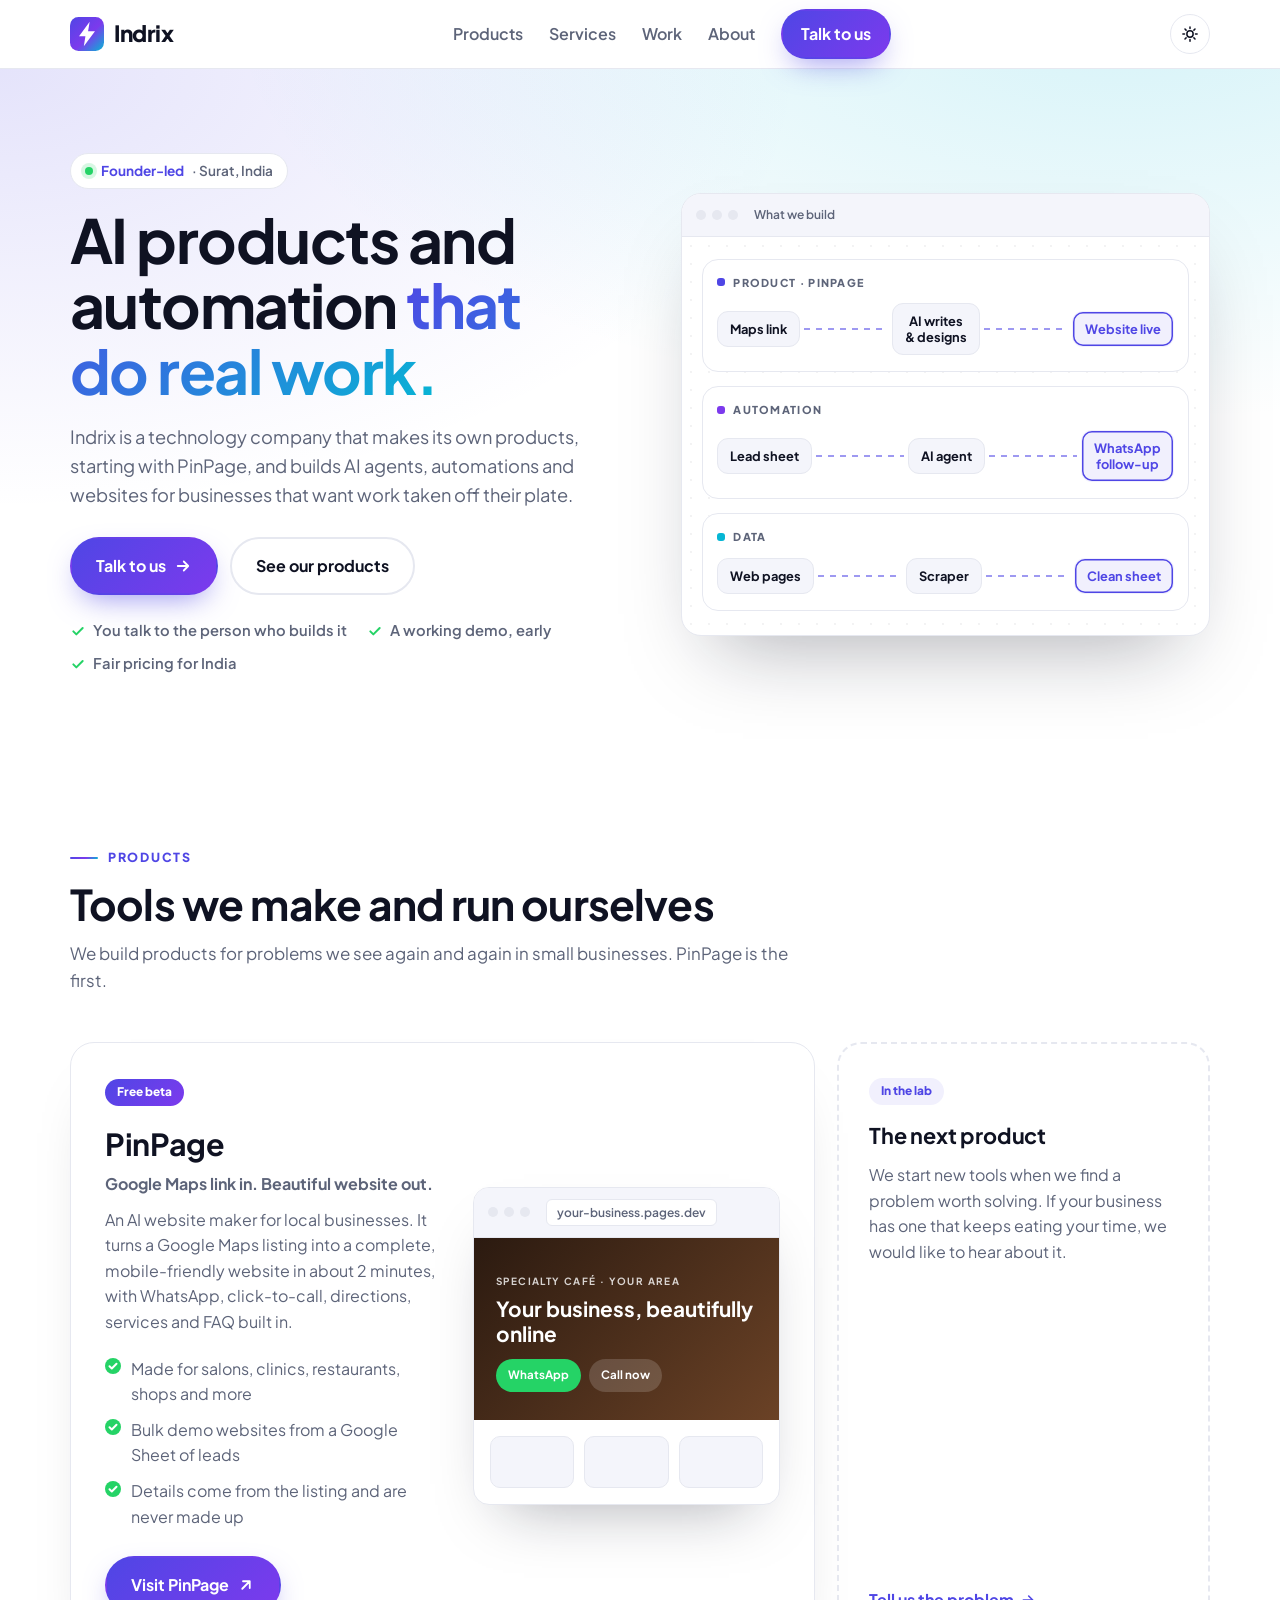
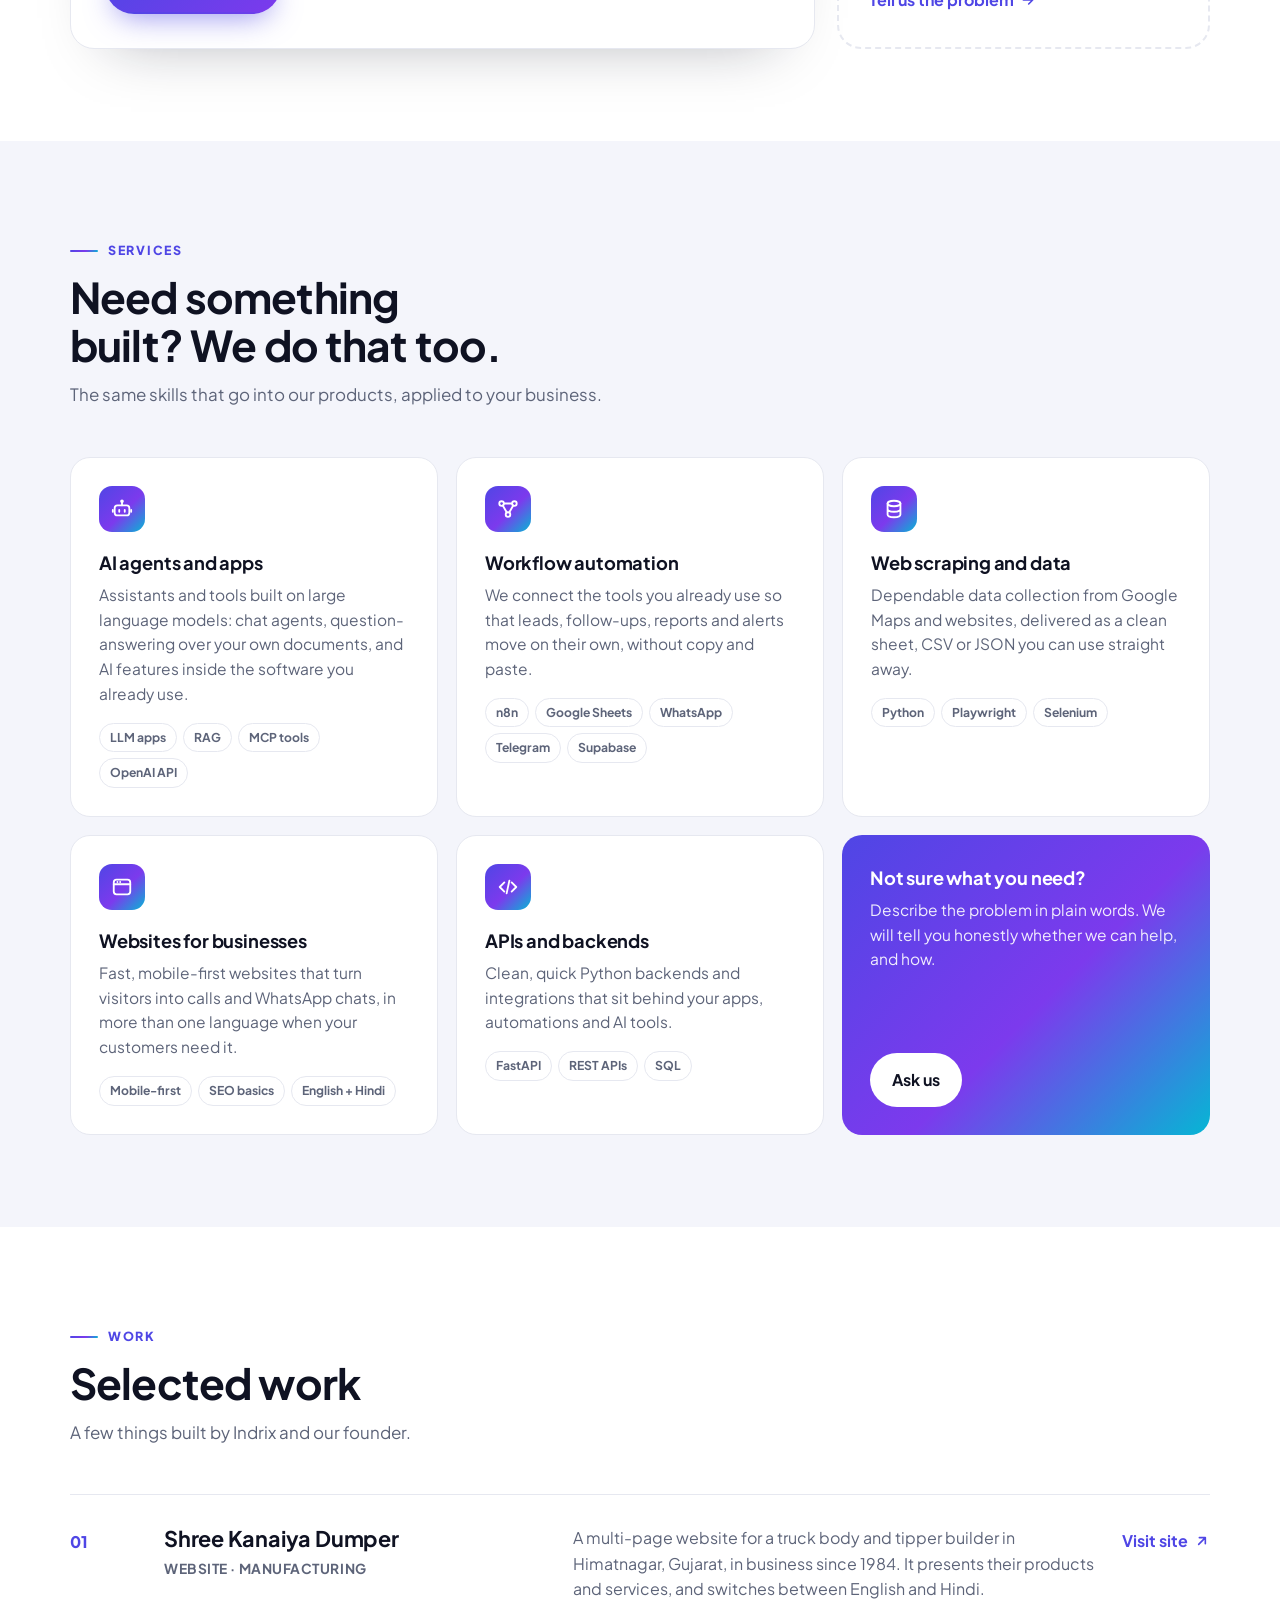
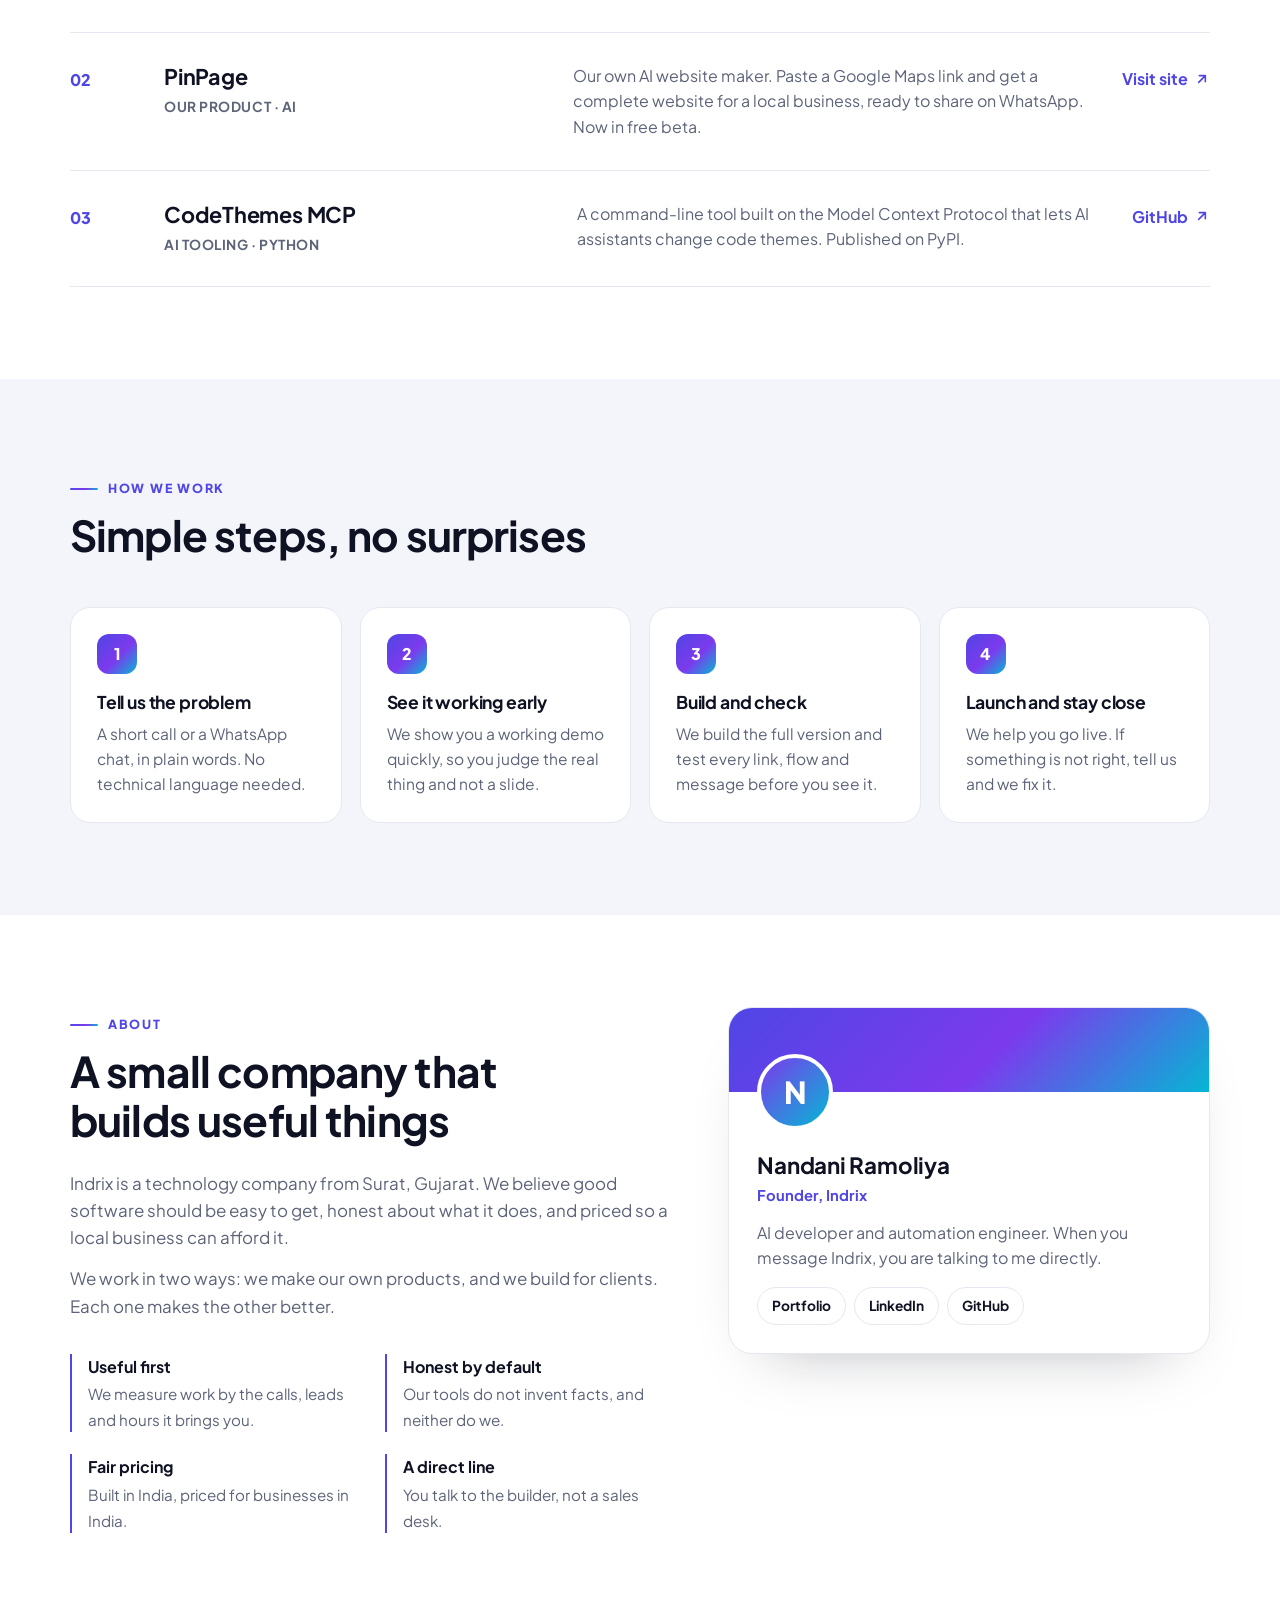
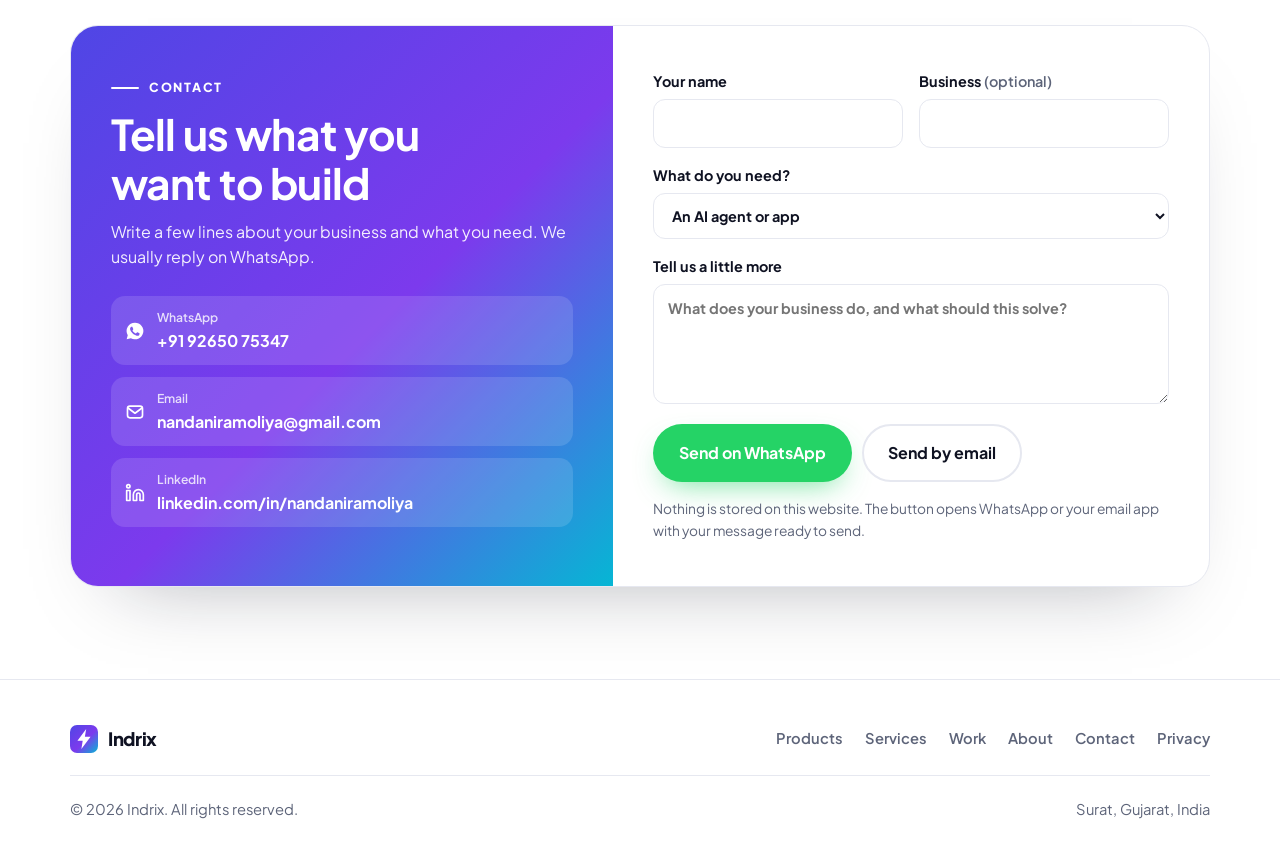
==== index.html @ 89c3c6dd "Add the Indrix company website Static site with a home page (products, services, work, process, abou" ====
<!DOCTYPE html>
<html lang="en-IN">
<head>
<meta charset="utf-8">
<meta name="viewport" content="width=device-width,initial-scale=1">
<title>Indrix: AI Products, Automation and Websites for Business</title>
<meta name="description" content="Indrix is a founder-led technology company from Surat, India. We make our own AI products, starting with PinPage, and build AI agents, automations, data tools and websites for businesses.">
<meta name="robots" content="index, follow, max-image-preview:large">
<meta property="og:type" content="website">
<meta property="og:site_name" content="Indrix">
<meta property="og:title" content="Indrix: AI products and automation that do real work">
<meta property="og:description" content="Makers of PinPage. We build AI agents, automations, data tools and websites for businesses.">
<!-- After you connect a domain, change this to the full address, e.g. https://yourdomain.com/og.png -->
<meta property="og:image" content="og.png">
<meta property="og:image:width" content="1200"><meta property="og:image:height" content="630">
<meta name="twitter:card" content="summary_large_image">
<meta name="theme-color" content="#4f46e5">
<link rel="icon" href="favicon.svg" type="image/svg+xml">
<script>document.documentElement.classList.add("js");try{var t=localStorage.getItem("indrix.theme");if(t==="dark"||t==="light")document.documentElement.setAttribute("data-theme",t)}catch(e){}</script>
<link rel="preload" href="assets/plus-jakarta-sans.woff2" as="font" type="font/woff2" crossorigin>
<link rel="stylesheet" href="assets/site.css">
<script type="application/ld+json">{"@context":"https://schema.org","@type":"Organization","name":"Indrix","description":"Technology company building AI products, automation and websites for businesses.","founder":{"@type":"Person","name":"Nandani Ramoliya"},"address":{"@type":"PostalAddress","addressLocality":"Surat","addressRegion":"Gujarat","addressCountry":"IN"},"brand":{"@type":"Brand","name":"PinPage"}}</script>
</head>
<body>
<a class="skip" href="#main">Skip to content</a>

<header class="site"><div class="wrap nav">
  <a class="logo" href="#top" aria-label="Indrix home">
    <svg viewBox="0 0 64 64" aria-hidden="true"><defs><linearGradient id="lg" x1="0" y1="0" x2="1" y2="1"><stop offset="0" stop-color="#4f46e5"/><stop offset=".55" stop-color="#7c3aed"/><stop offset="1" stop-color="#06b6d4"/></linearGradient></defs><rect width="64" height="64" rx="16" fill="url(#lg)"/><path d="M37 9 17 36h12l-3 19 21-28H34l3-18z" fill="#fff"/></svg>
    Indrix
  </a>
  <nav class="links" id="navLinks" aria-label="Main">
    <a href="#products">Products</a>
    <a href="#services">Services</a>
    <a href="#work">Work</a>
    <a href="#about">About</a>
    <a class="btn btn-pri" href="#contact">Talk to us</a>
  </nav>
  <div class="nav-tools">
    <button class="icon-btn theme" id="themeBtn" type="button" aria-label="Switch between light and dark mode" title="Light / dark mode">
      <svg class="sun" viewBox="0 0 24 24" fill="none" stroke="currentColor" stroke-width="2" stroke-linecap="round"><circle cx="12" cy="12" r="4.2"/><path d="M12 2.5v2.2M12 19.3v2.2M2.5 12h2.2M19.3 12h2.2M5.3 5.3l1.5 1.5M17.2 17.2l1.5 1.5M5.3 18.7l1.5-1.5M17.2 6.8l1.5-1.5"/></svg>
      <svg class="moon" viewBox="0 0 24 24" fill="currentColor"><path d="M20.5 14.2A8.5 8.5 0 0 1 9.8 3.5a8.5 8.5 0 1 0 10.7 10.7z"/></svg>
    </button>
    <button class="icon-btn menu" id="menuBtn" type="button" aria-label="Open menu" aria-expanded="false" aria-controls="navLinks">
      <svg viewBox="0 0 24 24" fill="none" stroke="currentColor" stroke-width="2" stroke-linecap="round"><path d="M4 7h16M4 12h16M4 17h16"/></svg>
    </button>
  </div>
</div></header>

<main id="main">

<!-- ============ Hero ============ -->
<section class="hero" id="top"><div class="wrap hero-grid">
  <div>
    <span class="pill"><i></i> <b>Founder-led</b> · Surat, India</span>
    <h1>AI products and automation <span class="grad-text">that do real work.</span></h1>
    <p class="lead">Indrix is a technology company that makes its own products, starting with PinPage, and builds AI agents, automations and websites for businesses that want work taken off their plate.</p>
    <div class="cta">
      <a class="btn btn-pri" href="#contact">Talk to us
        <svg viewBox="0 0 24 24" fill="none" stroke="currentColor" stroke-width="2.4" stroke-linecap="round" stroke-linejoin="round"><path d="M5 12h14M13 6l6 6-6 6"/></svg></a>
      <a class="btn btn-ghost" href="#products">See our products</a>
    </div>
    <ul class="trust">
      <li><svg viewBox="0 0 24 24" fill="none" stroke="currentColor" stroke-width="3" stroke-linecap="round" stroke-linejoin="round"><path d="M5 12.5l4.5 4.5L19 7.5"/></svg>You talk to the person who builds it</li>
      <li><svg viewBox="0 0 24 24" fill="none" stroke="currentColor" stroke-width="3" stroke-linecap="round" stroke-linejoin="round"><path d="M5 12.5l4.5 4.5L19 7.5"/></svg>A working demo, early</li>
      <li><svg viewBox="0 0 24 24" fill="none" stroke="currentColor" stroke-width="3" stroke-linecap="round" stroke-linejoin="round"><path d="M5 12.5l4.5 4.5L19 7.5"/></svg>Fair pricing for India</li>
    </ul>
  </div>

  <div class="board" role="img" aria-label="Three examples of what Indrix builds: PinPage turns a Maps link into a live website, automations turn a lead sheet into WhatsApp follow-ups, and data tools turn web pages into clean sheets.">
    <div class="board-bar"><i></i><i></i><i></i><span>What we build</span></div>
    <div class="board-body">
      <div class="lane">
        <div class="lane-k"><i style="--c:#4f46e5"></i>Product · PinPage</div>
        <div class="flow"><span class="node">Maps link</span><span class="wire"></span><span class="node">AI writes<br>&amp; designs</span><span class="wire"></span><span class="node done">Website live</span></div>
      </div>
      <div class="lane">
        <div class="lane-k"><i style="--c:#7c3aed"></i>Automation</div>
        <div class="flow"><span class="node">Lead sheet</span><span class="wire"></span><span class="node">AI agent</span><span class="wire"></span><span class="node done">WhatsApp<br>follow-up</span></div>
      </div>
      <div class="lane">
        <div class="lane-k"><i style="--c:#06b6d4"></i>Data</div>
        <div class="flow"><span class="node">Web pages</span><span class="wire"></span><span class="node">Scraper</span><span class="wire"></span><span class="node done">Clean sheet</span></div>
      </div>
    </div>
  </div>
</div></section>

<!-- ============ Products ============ -->
<!-- To add a new product later: copy the "product" block, or replace the "next" card. -->
<section id="products"><div class="wrap">
  <div class="head rv"><span class="k">Products</span><h2>Tools we make and run ourselves</h2><p>We build products for problems we see again and again in small businesses. PinPage is the first.</p></div>
  <div class="products">
    <article class="product rv">
      <div>
        <span class="tag">Free beta</span>
        <h3>PinPage</h3>
        <p class="tagline">Google Maps link in. Beautiful website out.</p>
        <p>An AI website maker for local businesses. It turns a Google Maps listing into a complete, mobile-friendly website in about 2 minutes, with WhatsApp, click-to-call, directions, services and FAQ built in.</p>
        <ul class="ticks">
          <li>Made for salons, clinics, restaurants, shops and more</li>
          <li>Bulk demo websites from a Google Sheet of leads</li>
          <li>Details come from the listing and are never made up</li>
        </ul>
        <a class="btn btn-pri" href="https://pinpage-8no.pages.dev/" target="_blank" rel="noopener">Visit PinPage
          <svg viewBox="0 0 24 24" fill="none" stroke="currentColor" stroke-width="2.4" stroke-linecap="round" stroke-linejoin="round"><path d="M7 17L17 7M8 7h9v9"/></svg></a>
      </div>
      <div class="browser" aria-hidden="true">
        <div class="board-bar"><i></i><i></i><i></i><span>your-business.pages.dev</span></div>
        <div class="site-hero"><small>SPECIALTY CAFÉ · YOUR AREA</small><strong>Your business, beautifully online</strong><div class="site-btns"><b>WhatsApp</b><b>Call now</b></div></div>
        <div class="site-cards"><div></div><div></div><div></div></div>
      </div>
    </article>
    <article class="next rv">
      <span class="tag quiet">In the lab</span>
      <h3>The next product</h3>
      <p>We start new tools when we find a problem worth solving. If your business has one that keeps eating your time, we would like to hear about it.</p>
      <a class="arrow-link" href="#contact">Tell us the problem <svg viewBox="0 0 24 24" fill="none" stroke="currentColor" stroke-width="2.4" stroke-linecap="round" stroke-linejoin="round"><path d="M5 12h14M13 6l6 6-6 6"/></svg></a>
    </article>
  </div>
</div></section>

<!-- ============ Services ============ -->
<section id="services" class="alt"><div class="wrap">
  <div class="head rv"><span class="k">Services</span><h2>Need something built? We do that too.</h2><p>The same skills that go into our products, applied to your business.</p></div>
  <div class="services">
    <article class="svc rv">
      <div class="ico"><svg viewBox="0 0 24 24" fill="none" stroke="currentColor" stroke-width="2" stroke-linecap="round" stroke-linejoin="round"><rect x="4" y="8" width="16" height="11" rx="3"/><path d="M12 8V4M9 13v2M15 13v2M2 13v2M22 13v2"/><circle cx="12" cy="3.5" r="1"/></svg></div>
      <h3>AI agents and apps</h3>
      <p>Assistants and tools built on large language models: chat agents, question-answering over your own documents, and AI features inside the software you already use.</p>
      <ul class="chips"><li>LLM apps</li><li>RAG</li><li>MCP tools</li><li>OpenAI API</li></ul>
    </article>
    <article class="svc rv">
      <div class="ico"><svg viewBox="0 0 24 24" fill="none" stroke="currentColor" stroke-width="2" stroke-linecap="round" stroke-linejoin="round"><circle cx="5" cy="6" r="2.5"/><circle cx="19" cy="6" r="2.5"/><circle cx="12" cy="18" r="2.5"/><path d="M7.5 6h9M6.3 8.2l4.4 7.6M17.7 8.2l-4.4 7.6"/></svg></div>
      <h3>Workflow automation</h3>
      <p>We connect the tools you already use so that leads, follow-ups, reports and alerts move on their own, without copy and paste.</p>
      <ul class="chips"><li>n8n</li><li>Google Sheets</li><li>WhatsApp</li><li>Telegram</li><li>Supabase</li></ul>
    </article>
    <article class="svc rv">
      <div class="ico"><svg viewBox="0 0 24 24" fill="none" stroke="currentColor" stroke-width="2" stroke-linecap="round" stroke-linejoin="round"><ellipse cx="12" cy="6" rx="7" ry="3"/><path d="M5 6v6c0 1.7 3.1 3 7 3s7-1.3 7-3V6M5 12v6c0 1.7 3.1 3 7 3s7-1.3 7-3v-6"/></svg></div>
      <h3>Web scraping and data</h3>
      <p>Dependable data collection from Google Maps and websites, delivered as a clean sheet, CSV or JSON you can use straight away.</p>
      <ul class="chips"><li>Python</li><li>Playwright</li><li>Selenium</li></ul>
    </article>
    <article class="svc rv">
      <div class="ico"><svg viewBox="0 0 24 24" fill="none" stroke="currentColor" stroke-width="2" stroke-linecap="round" stroke-linejoin="round"><rect x="3" y="4" width="18" height="16" rx="3"/><path d="M3 9h18M7 6.5h.01M10 6.5h.01"/></svg></div>
      <h3>Websites for businesses</h3>
      <p>Fast, mobile-first websites that turn visitors into calls and WhatsApp chats, in more than one language when your customers need it.</p>
      <ul class="chips"><li>Mobile-first</li><li>SEO basics</li><li>English + Hindi</li></ul>
    </article>
    <article class="svc rv">
      <div class="ico"><svg viewBox="0 0 24 24" fill="none" stroke="currentColor" stroke-width="2" stroke-linecap="round" stroke-linejoin="round"><path d="M8 7l-5 5 5 5M16 7l5 5-5 5M13.5 5l-3 14"/></svg></div>
      <h3>APIs and backends</h3>
      <p>Clean, quick Python backends and integrations that sit behind your apps, automations and AI tools.</p>
      <ul class="chips"><li>FastAPI</li><li>REST APIs</li><li>SQL</li></ul>
    </article>
    <article class="svc ask rv">
      <h3>Not sure what you need?</h3>
      <p>Describe the problem in plain words. We will tell you honestly whether we can help, and how.</p>
      <a class="btn" href="#contact">Ask us</a>
    </article>
  </div>
</div></section>

<!-- ============ Work ============ -->
<section id="work"><div class="wrap">
  <div class="head rv"><span class="k">Work</span><h2>Selected work</h2><p>A few things built by Indrix and our founder.</p></div>
  <ol class="work">
    <li class="rv">
      <span class="n">01</span>
      <div><h3>Shree Kanaiya Dumper</h3><div class="meta">Website · Manufacturing</div></div>
      <p>A multi-page website for a truck body and tipper builder in Himatnagar, Gujarat, in business since 1984. It presents their products and services, and switches between English and Hindi.</p>
      <a class="arrow-link" href="https://www.kanaiyadumper.com/" target="_blank" rel="noopener">Visit site <svg viewBox="0 0 24 24" fill="none" stroke="currentColor" stroke-width="2.4" stroke-linecap="round" stroke-linejoin="round"><path d="M7 17L17 7M8 7h9v9"/></svg></a>
    </li>
    <li class="rv">
      <span class="n">02</span>
      <div><h3>PinPage</h3><div class="meta">Our product · AI</div></div>
      <p>Our own AI website maker. Paste a Google Maps link and get a complete website for a local business, ready to share on WhatsApp. Now in free beta.</p>
      <a class="arrow-link" href="https://pinpage-8no.pages.dev/" target="_blank" rel="noopener">Visit site <svg viewBox="0 0 24 24" fill="none" stroke="currentColor" stroke-width="2.4" stroke-linecap="round" stroke-linejoin="round"><path d="M7 17L17 7M8 7h9v9"/></svg></a>
    </li>
    <li class="rv">
      <span class="n">03</span>
      <div><h3>CodeThemes MCP</h3><div class="meta">AI tooling · Python</div></div>
      <p>A command-line tool built on the Model Context Protocol that lets AI assistants change code themes. Published on PyPI.</p>
      <a class="arrow-link" href="https://github.com/nandaniramoliya" target="_blank" rel="noopener">GitHub <svg viewBox="0 0 24 24" fill="none" stroke="currentColor" stroke-width="2.4" stroke-linecap="round" stroke-linejoin="round"><path d="M7 17L17 7M8 7h9v9"/></svg></a>
    </li>
  </ol>
</div></section>

<!-- ============ How we work ============ -->
<section id="process" class="alt"><div class="wrap">
  <div class="head rv"><span class="k">How we work</span><h2>Simple steps, no surprises</h2></div>
  <ol class="steps">
    <li class="rv"><h3>Tell us the problem</h3><p>A short call or a WhatsApp chat, in plain words. No technical language needed.</p></li>
    <li class="rv"><h3>See it working early</h3><p>We show you a working demo quickly, so you judge the real thing and not a slide.</p></li>
    <li class="rv"><h3>Build and check</h3><p>We build the full version and test every link, flow and message before you see it.</p></li>
    <li class="rv"><h3>Launch and stay close</h3><p>We help you go live. If something is not right, tell us and we fix it.</p></li>
  </ol>
</div></section>

<!-- ============ About ============ -->
<section id="about"><div class="wrap about">
  <div class="about-copy rv">
    <div class="head"><span class="k">About</span><h2>A small company that builds useful things</h2></div>
    <p>Indrix is a technology company from Surat, Gujarat. We believe good software should be easy to get, honest about what it does, and priced so a local business can afford it.</p>
    <p>We work in two ways: we make our own products, and we build for clients. Each one makes the other better.</p>
    <ul class="values">
      <li><b>Useful first</b><span>We measure work by the calls, leads and hours it brings you.</span></li>
      <li><b>Honest by default</b><span>Our tools do not invent facts, and neither do we.</span></li>
      <li><b>Fair pricing</b><span>Built in India, priced for businesses in India.</span></li>
      <li><b>A direct line</b><span>You talk to the builder, not a sales desk.</span></li>
    </ul>
  </div>
  <!-- Founder card. This whole <aside> is optional: delete it if you prefer not to show a name. -->
  <aside class="founder rv" aria-label="Founder">
    <div class="founder-top"></div>
    <div class="founder-av" aria-hidden="true">N</div>
    <div class="founder-body">
      <h3>Nandani Ramoliya</h3>
      <div class="role">Founder, Indrix</div>
      <p>AI developer and automation engineer. When you message Indrix, you are talking to me directly.</p>
      <ul class="founder-links">
        <li><a href="https://nandaniramoliya.netlify.app/" target="_blank" rel="noopener">Portfolio</a></li>
        <li><a href="https://linkedin.com/in/nandaniramoliya" target="_blank" rel="noopener">LinkedIn</a></li>
        <li><a href="https://github.com/nandaniramoliya" target="_blank" rel="noopener">GitHub</a></li>
      </ul>
    </div>
  </aside>
</div></section>

<!-- ============ Contact ============ -->
<section id="contact" style="padding-top:0"><div class="wrap">
  <div class="contact rv">
    <div class="contact-side">
      <span class="k">Contact</span>
      <h2>Tell us what you want to build</h2>
      <p>Write a few lines about your business and what you need. We usually reply on WhatsApp.</p>
      <ul class="ways">
        <li><a href="https://wa.me/919265075347?text=Hi%20Indrix!%20I%27d%20like%20to%20talk%20about%20a%20project." target="_blank" rel="noopener">
          <svg viewBox="0 0 24 24" fill="currentColor"><path d="M12 2a10 10 0 0 0-8.7 15L2 22l5.1-1.3A10 10 0 1 0 12 2zm5.4 14.4c-.2.6-1.3 1.2-1.8 1.3-.5.1-1.1.1-3.4-.9-2.9-1.2-4.7-4.1-4.9-4.3-.1-.2-1.2-1.5-1.2-2.9s.7-2.1 1-2.4c.3-.3.6-.3.8-.3h.5c.2 0 .4-.1.6.5l.9 2.1c.1.1.1.3 0 .5l-.3.5-.4.5c-.1.1-.3.3-.1.6.2.3.7 1.2 1.5 1.9 1.1.9 1.9 1.2 2.2 1.4.3.1.4.1.6-.1l.9-1.1c.2-.3.4-.2.6-.1l1.9.9c.3.1.5.2.5.3.1.1.1.7-.1 1.3z"/></svg>
          <span><small>WhatsApp</small>+91 92650 75347</span></a></li>
        <li><a href="mailto:nandaniramoliya@gmail.com">
          <svg viewBox="0 0 24 24" fill="none" stroke="currentColor" stroke-width="2" stroke-linecap="round" stroke-linejoin="round"><rect x="3" y="5" width="18" height="14" rx="3"/><path d="M4 7.5l8 6 8-6"/></svg>
          <span><small>Email</small>nandaniramoliya@gmail.com</span></a></li>
        <li><a href="https://linkedin.com/in/nandaniramoliya" target="_blank" rel="noopener">
          <svg viewBox="0 0 24 24" fill="none" stroke="currentColor" stroke-width="2" stroke-linecap="round" stroke-linejoin="round"><path d="M16 8a6 6 0 0 1 6 6v7h-4v-7a2 2 0 0 0-4 0v7h-4v-7a6 6 0 0 1 6-6z"/><rect x="2" y="9" width="4" height="12"/><circle cx="4" cy="4" r="2"/></svg>
          <span><small>LinkedIn</small>linkedin.com/in/nandaniramoliya</span></a></li>
      </ul>
    </div>
    <!-- data-whatsapp: number with country code, digits only. data-email: where "Send by email" goes. -->
    <form id="contactForm" data-whatsapp="919265075347" data-email="nandaniramoliya@gmail.com">
      <div class="row2">
        <label>Your name<input name="name" type="text" autocomplete="name" required></label>
        <label>Business <span>(optional)</span><input name="business" type="text" autocomplete="organization"></label>
      </div>
      <label>What do you need?
        <select name="need">
          <option>An AI agent or app</option>
          <option>Workflow automation</option>
          <option>Web scraping or data</option>
          <option>A website for my business</option>
          <option>Help with PinPage</option>
          <option>Something else</option>
        </select>
      </label>
      <label>Tell us a little more<textarea name="details" required placeholder="What does your business do, and what should this solve?"></textarea></label>
      <div class="form-actions">
        <button class="btn btn-wa" type="submit">Send on WhatsApp</button>
        <button class="btn btn-ghost" type="button" id="emailBtn">Send by email</button>
      </div>
      <p class="form-note">Nothing is stored on this website. The button opens WhatsApp or your email app with your message ready to send.</p>
    </form>
  </div>
</div></section>

</main>

<footer class="site"><div class="wrap">
  <div class="foot">
    <a class="logo" href="#top" aria-label="Indrix home">
      <svg viewBox="0 0 64 64" aria-hidden="true"><rect width="64" height="64" rx="16" fill="url(#lg)"/><path d="M37 9 17 36h12l-3 19 21-28H34l3-18z" fill="#fff"/></svg>
      Indrix
    </a>
    <nav aria-label="Footer">
      <a href="#products">Products</a>
      <a href="#services">Services</a>
      <a href="#work">Work</a>
      <a href="#about">About</a>
      <a href="#contact">Contact</a>
      <a href="privacy.html">Privacy</a>
    </nav>
  </div>
  <div class="foot-bottom">
    <span>© 2026 Indrix. All rights reserved.</span>
    <span>Surat, Gujarat, India</span>
  </div>
</div></footer>

<script src="assets/site.js"></script>
</body>
</html>
---- assets/site.css ----
/* Indrix website styles.
   Brand tokens match PinPage (indigo, violet, cyan + Plus Jakarta Sans),
   so the company site and its products read as one family. */

@font-face {
  font-family: "Plus Jakarta Sans";
  src: url("plus-jakarta-sans.woff2") format("woff2");
  font-weight: 200 800;
  font-style: normal;
  font-display: swap;
}

/* ---------- Tokens ---------- */
:root {
  --pri: #4f46e5;
  --vio: #7c3aed;
  --cy: #06b6d4;
  --wa: #25d366;
  --pri-text: #4f46e5;
  --ink: #0f1222;
  --muted: #5d6479;
  --bg: #ffffff;
  --soft: #f4f5fb;
  --card: #ffffff;
  --line: #e6e8f0;
  --head: rgba(255, 255, 255, .85);
  --grid: rgba(15, 18, 34, .05);
  --shadow: rgba(15, 18, 34, .35);
  --tint: rgba(79, 70, 229, .08);
  --r: 20px;
  --grad: linear-gradient(135deg, var(--pri), var(--vio) 55%, var(--cy));
  color-scheme: light;
}
@media (prefers-color-scheme: dark) {
  :root:not([data-theme="light"]) {
    --pri-text: #a5b4fc;
    --ink: #eef0fa;
    --muted: #9aa1b8;
    --bg: #0b0c16;
    --soft: #10121e;
    --card: #171a2b;
    --line: #272b41;
    --head: rgba(11, 12, 22, .82);
    --grid: rgba(255, 255, 255, .045);
    --shadow: rgba(0, 0, 0, .7);
    --tint: rgba(165, 180, 252, .1);
    color-scheme: dark;
  }
}
:root[data-theme="dark"] {
  --pri-text: #a5b4fc;
  --ink: #eef0fa;
  --muted: #9aa1b8;
  --bg: #0b0c16;
  --soft: #10121e;
  --card: #171a2b;
  --line: #272b41;
  --head: rgba(11, 12, 22, .82);
  --grid: rgba(255, 255, 255, .045);
  --shadow: rgba(0, 0, 0, .7);
  --tint: rgba(165, 180, 252, .1);
  color-scheme: dark;
}

/* ---------- Base ---------- */
* { box-sizing: border-box; margin: 0; padding: 0; }
html { scroll-behavior: smooth; scroll-padding-top: 84px; }
body {
  font-family: "Plus Jakarta Sans", system-ui, -apple-system, "Segoe UI", sans-serif;
  color: var(--ink);
  background: var(--bg);
  line-height: 1.6;
  -webkit-font-smoothing: antialiased;
  overflow-x: hidden;
  transition: background .25s, color .25s;
}
a { color: inherit; }
img, svg { max-width: 100%; }
.wrap { width: min(1140px, 100% - 40px); margin-inline: auto; }
.grad-text {
  background: linear-gradient(135deg, var(--pri-text), var(--cy));
  -webkit-background-clip: text;
  background-clip: text;
  color: transparent;
}
:focus-visible { outline: 3px solid var(--cy); outline-offset: 3px; border-radius: 6px; }
.skip {
  position: absolute; left: -999px; top: 8px; z-index: 100;
  background: var(--card); color: var(--ink); padding: 10px 16px; border-radius: 10px; font-weight: 700;
}
.skip:focus { left: 12px; }

/* ---------- Buttons ---------- */
.btn {
  display: inline-flex; align-items: center; justify-content: center; gap: 8px;
  padding: 14px 24px; border-radius: 999px;
  font: inherit; font-weight: 700; text-decoration: none; cursor: pointer;
  border: 2px solid transparent;
  transition: transform .2s, box-shadow .2s, border-color .2s;
}
.btn:hover { transform: translateY(-2px); }
.btn svg { width: 18px; height: 18px; flex: none; }
.btn-pri {
  background: linear-gradient(135deg, var(--pri), var(--vio));
  color: #fff; box-shadow: 0 12px 30px -10px rgba(79, 70, 229, .6);
}
.btn-wa { background: var(--wa); color: #fff; box-shadow: 0 12px 30px -12px rgba(37, 211, 102, .7); }
.btn-ghost { border-color: var(--line); background: var(--card); color: var(--ink); }
.btn-ghost:hover { border-color: var(--pri-text); }
.arrow-link {
  display: inline-flex; align-items: center; gap: 6px;
  font-weight: 700; color: var(--pri-text); text-decoration: none;
}
.arrow-link svg { width: 16px; height: 16px; transition: transform .2s; }
.arrow-link:hover svg { transform: translateX(4px); }

/* ---------- Header ---------- */
header.site {
  position: sticky; top: 0; z-index: 50;
  background: var(--head); backdrop-filter: blur(14px);
  border-bottom: 1px solid var(--line);
}
.nav { display: flex; align-items: center; justify-content: space-between; height: 68px; gap: 16px; }
.logo {
  display: flex; align-items: center; gap: 10px;
  font-weight: 800; font-size: 1.4rem; letter-spacing: -.02em;
  text-decoration: none; white-space: nowrap;
}
.logo svg { width: 34px; height: 34px; flex: none; }
.links { display: flex; gap: 26px; align-items: center; }
.links a:not(.btn) { text-decoration: none; font-weight: 600; color: var(--muted); }
.links a:not(.btn):hover { color: var(--ink); }
.links .btn { padding: 10px 18px; white-space: nowrap; }
.nav-tools { display: flex; align-items: center; gap: 10px; }
.icon-btn {
  width: 40px; height: 40px; border-radius: 50%; flex: none;
  border: 1px solid var(--line); background: var(--card); color: var(--ink);
  cursor: pointer; display: grid; place-items: center;
}
.icon-btn svg { width: 18px; height: 18px; }
.theme .moon { display: none; }
:root[data-theme="dark"] .theme .sun { display: none; }
:root[data-theme="dark"] .theme .moon { display: block; }
@media (prefers-color-scheme: dark) {
  :root:not([data-theme="light"]) .theme .sun { display: none; }
  :root:not([data-theme="light"]) .theme .moon { display: block; }
}
.menu { display: none; }
@media (max-width: 860px) {
  .menu { display: grid; }
  .links {
    display: none;
    position: absolute; left: 0; right: 0; top: 68px;
    flex-direction: column; align-items: stretch; gap: 0;
    padding: 10px 20px 20px;
    background: var(--bg); border-bottom: 1px solid var(--line);
    box-shadow: 0 30px 40px -30px var(--shadow);
  }
  .links.open { display: flex; }
  .links a:not(.btn) { padding: 14px 4px; border-bottom: 1px solid var(--line); color: var(--ink); }
  .links .btn { margin-top: 16px; padding: 14px 18px; }
}

/* ---------- Hero ---------- */
.hero {
  position: relative; padding: 84px 0 72px;
  background:
    radial-gradient(900px 420px at 88% -10%, rgba(6, 182, 212, .17), transparent),
    radial-gradient(800px 440px at 0% 0%, rgba(79, 70, 229, .15), transparent);
}
.hero-grid { display: grid; grid-template-columns: 1.05fr 1fr; gap: 56px; align-items: center; }
.pill {
  display: inline-flex; gap: 8px; align-items: center;
  padding: 6px 14px; border-radius: 999px;
  background: var(--card); border: 1px solid var(--line);
  font-weight: 600; font-size: .85rem; color: var(--muted);
}
.pill i { width: 8px; height: 8px; border-radius: 50%; background: var(--wa); box-shadow: 0 0 0 4px rgba(37, 211, 102, .18); }
.pill b { color: var(--pri-text); }
h1 { font-size: clamp(2.3rem, 5.2vw, 3.8rem); line-height: 1.08; letter-spacing: -.025em; margin: 18px 0; text-wrap: balance; }
.lead { font-size: 1.14rem; color: var(--muted); max-width: 560px; margin-bottom: 28px; }
.cta { display: flex; gap: 12px; flex-wrap: wrap; }
.trust { display: flex; gap: 10px 20px; flex-wrap: wrap; margin-top: 24px; color: var(--muted); font-size: .92rem; font-weight: 600; list-style: none; }
.trust li { display: flex; align-items: center; gap: 7px; }
.trust svg { width: 16px; height: 16px; color: var(--wa); flex: none; }

/* Hero board: three examples of what Indrix builds */
.board {
  border-radius: 20px; border: 1px solid var(--line); background: var(--card);
  box-shadow: 0 40px 80px -34px var(--shadow); overflow: hidden;
}
.board-bar { display: flex; gap: 6px; align-items: center; padding: 11px 14px; background: var(--soft); border-bottom: 1px solid var(--line); }
.board-bar i { width: 10px; height: 10px; border-radius: 50%; background: var(--line); }
.board-bar span { margin-left: 10px; font-size: .75rem; font-weight: 600; color: var(--muted); }
.board-body {
  padding: 22px 20px 24px; display: grid; gap: 14px;
  background-image: radial-gradient(var(--grid) 1.2px, transparent 1.2px);
  background-size: 18px 18px;
}
.lane { background: var(--card); border: 1px solid var(--line); border-radius: 16px; padding: 14px 14px 16px; }
.lane-k { display: flex; align-items: center; gap: 8px; font-size: .68rem; font-weight: 800; letter-spacing: .12em; text-transform: uppercase; color: var(--muted); margin-bottom: 12px; }
.lane-k i { width: 8px; height: 8px; border-radius: 3px; background: var(--c, var(--pri)); }
.flow { display: flex; align-items: center; }
.node {
  flex: none; padding: 9px 12px; border-radius: 11px;
  background: var(--soft); border: 1px solid var(--line);
  font-size: .8rem; font-weight: 700; line-height: 1.25; text-align: center;
}
.node.done { background: var(--tint); border-color: transparent; color: var(--pri-text); box-shadow: inset 0 0 0 1.5px var(--pri-text); }
.wire {
  flex: 1; min-width: 14px; height: 2px; margin: 0 4px;
  background: repeating-linear-gradient(90deg, var(--pri-text) 0 6px, transparent 6px 12px);
  background-size: 24px 2px; opacity: .55;
  animation: wire 1.2s linear infinite;
}
@keyframes wire { to { background-position: 24px 0; } }
@media (max-width: 960px) {
  .hero { padding: 56px 0 60px; }
  .hero-grid { grid-template-columns: 1fr; gap: 44px; }
}
@media (max-width: 440px) {
  .board-body { padding: 16px 12px 18px; }
  .lane { padding: 12px 10px 14px; }
  .node { padding: 8px 8px; font-size: .7rem; }
  .wire { margin: 0 2px; }
}

/* ---------- Sections ---------- */
section { padding: 92px 0; }
.alt { background: var(--soft); }
.head { max-width: 720px; margin-bottom: 48px; }
.k { display: inline-flex; align-items: center; gap: 10px; color: var(--pri-text); font-weight: 800; letter-spacing: .14em; font-size: .78rem; text-transform: uppercase; }
.k::before { content: ""; width: 28px; height: 2px; background: var(--grad); border-radius: 2px; }
h2 { font-size: clamp(1.85rem, 3.5vw, 2.65rem); line-height: 1.14; letter-spacing: -.02em; margin: 12px 0; text-wrap: balance; }
.head p { color: var(--muted); font-size: 1.06rem; }
h3 { letter-spacing: -.01em; }
@media (max-width: 700px) { section { padding: 68px 0; } .head { margin-bottom: 36px; } }

/* ---------- Products ---------- */
.products { display: grid; grid-template-columns: 2fr 1fr; gap: 22px; }
.product {
  display: grid; grid-template-columns: 1.1fr 1fr; gap: 30px; align-items: center;
  padding: 34px; border-radius: 24px; background: var(--card);
  border: 1px solid var(--line); box-shadow: 0 30px 60px -40px var(--shadow);
}
.tag { display: inline-block; font-size: .74rem; font-weight: 800; padding: 4px 12px; border-radius: 999px; color: #fff; background: linear-gradient(135deg, var(--pri), var(--vio)); }
.tag.quiet { background: var(--tint); color: var(--pri-text); }
.product h3 { font-size: 1.9rem; margin: 14px 0 2px; }
.product .tagline { font-weight: 700; margin-bottom: 10px; }
.product p { color: var(--muted); }
.ticks { list-style: none; margin: 16px 0 22px; }
.ticks li { position: relative; padding: 5px 0 5px 26px; color: var(--muted); }
.ticks li::before {
  content: ""; position: absolute; left: 0; top: .72em; width: 16px; height: 16px; border-radius: 50%;
  background: var(--wa) url("data:image/svg+xml,%3Csvg xmlns='http://www.w3.org/2000/svg' viewBox='0 0 16 16' fill='none' stroke='%23fff' stroke-width='2' stroke-linecap='round' stroke-linejoin='round'%3E%3Cpath d='M4.5 8.3l2.3 2.2 4.7-4.8'/%3E%3C/svg%3E") center/16px no-repeat;
  transform: translateY(-25%);
}
/* mini browser preview of a PinPage site */
.browser { border-radius: 16px; background: var(--card); border: 1px solid var(--line); overflow: hidden; box-shadow: 0 30px 60px -30px var(--shadow); }
.browser .board-bar span { background: var(--card); padding: 3px 10px; border-radius: 6px; border: 1px solid var(--line); }
.site-hero { padding: 28px 22px; background: linear-gradient(135deg, #2b1a10, #6b4226); color: #fff; }
.site-hero small { opacity: .8; letter-spacing: .14em; font-size: .62rem; font-weight: 700; }
.site-hero strong { display: block; font-size: 1.3rem; margin: 6px 0 12px; line-height: 1.2; }
.site-btns { display: flex; gap: 8px; }
.site-btns b { font-size: .72rem; padding: 7px 12px; border-radius: 999px; background: var(--wa); }
.site-btns b + b { background: rgba(255, 255, 255, .16); }
.site-cards { display: grid; grid-template-columns: repeat(3, 1fr); gap: 10px; padding: 16px; }
.site-cards div { height: 52px; border-radius: 10px; background: var(--soft); border: 1px solid var(--line); }
.next {
  display: flex; flex-direction: column; align-items: flex-start;
  padding: 34px 30px; border-radius: 24px;
  border: 2px dashed var(--line); background: transparent;
}
.next h3 { font-size: 1.35rem; margin: 14px 0 8px; }
.next p { color: var(--muted); margin-bottom: 20px; }
.next .arrow-link { margin-top: auto; }
@media (max-width: 1020px) { .products { grid-template-columns: 1fr; } }
@media (max-width: 720px) { .product { grid-template-columns: 1fr; padding: 26px 22px; } .next { padding: 26px 22px; } }

/* ---------- Services ---------- */
.services { display: grid; grid-template-columns: repeat(3, 1fr); gap: 18px; }
.svc { padding: 28px; border-radius: var(--r); background: var(--card); border: 1px solid var(--line); transition: transform .2s, border-color .2s; }
.svc:hover { transform: translateY(-3px); border-color: var(--pri-text); }
.ico { width: 46px; height: 46px; border-radius: 13px; display: grid; place-items: center; background: var(--grad); color: #fff; margin-bottom: 16px; }
.ico svg { width: 22px; height: 22px; }
.svc h3 { font-size: 1.14rem; margin-bottom: 6px; }
.svc p { color: var(--muted); font-size: .97rem; }
.chips { display: flex; flex-wrap: wrap; gap: 6px; margin-top: 16px; list-style: none; }
.chips li { font-size: .76rem; font-weight: 700; padding: 4px 10px; border-radius: 999px; background: var(--soft); border: 1px solid var(--line); color: var(--muted); }
.alt .chips li { background: var(--bg); }
.svc.ask { background: var(--grad); border: 0; color: #fff; display: flex; flex-direction: column; align-items: flex-start; }
.svc.ask p { color: rgba(255, 255, 255, .9); margin-bottom: 20px; }
.svc.ask .btn { margin-top: auto; background: #fff; color: #0f1222; padding: 12px 20px; }
@media (max-width: 960px) { .services { grid-template-columns: repeat(2, 1fr); } }
@media (max-width: 620px) { .services { grid-template-columns: 1fr; } }

/* ---------- Work ---------- */
.work { list-style: none; border-top: 1px solid var(--line); }
.work li { display: grid; grid-template-columns: 70px 1.1fr 1.5fr auto; gap: 24px; align-items: start; padding: 30px 0; border-bottom: 1px solid var(--line); }
.work .n { font-size: 1rem; font-weight: 800; color: var(--pri-text); padding-top: 4px; }
.work h3 { font-size: 1.35rem; line-height: 1.25; }
.work .meta { color: var(--muted); font-size: .86rem; font-weight: 700; letter-spacing: .04em; text-transform: uppercase; margin-top: 6px; }
.work p { color: var(--muted); }
.work .arrow-link { white-space: nowrap; padding-top: 3px; }
@media (max-width: 900px) {
  .work li { grid-template-columns: 44px 1fr; gap: 6px 14px; padding: 26px 0; }
  .work li > :nth-child(n+3) { grid-column: 2; }
  .work p { margin-top: 6px; }
  .work .arrow-link { margin-top: 8px; }
}

/* ---------- How we work ---------- */
.steps { display: grid; grid-template-columns: repeat(4, 1fr); gap: 18px; counter-reset: step; list-style: none; }
.steps li { counter-increment: step; padding: 26px; border-radius: var(--r); background: var(--card); border: 1px solid var(--line); }
.steps li::before {
  content: counter(step); display: grid; place-items: center;
  width: 40px; height: 40px; border-radius: 12px; margin-bottom: 14px;
  background: var(--grad); color: #fff; font-weight: 800;
}
.steps h3 { font-size: 1.1rem; margin-bottom: 6px; }
.steps p { color: var(--muted); font-size: .97rem; }
@media (max-width: 960px) { .steps { grid-template-columns: repeat(2, 1fr); } }
@media (max-width: 560px) { .steps { grid-template-columns: 1fr; } }

/* ---------- About ---------- */
.about { display: grid; grid-template-columns: 1.25fr 1fr; gap: 56px; align-items: start; }
.about .head { margin-bottom: 26px; }
.about-copy p { color: var(--muted); font-size: 1.06rem; margin-bottom: 14px; max-width: 600px; }
.values { display: grid; grid-template-columns: 1fr 1fr; gap: 22px 28px; margin-top: 34px; list-style: none; }
.values li { padding-left: 16px; border-left: 2px solid var(--pri-text); }
.values b { display: block; margin-bottom: 2px; }
.values span { color: var(--muted); font-size: .95rem; }
.founder { border-radius: 24px; background: var(--card); border: 1px solid var(--line); overflow: hidden; box-shadow: 0 30px 60px -40px var(--shadow); }
.founder-top { height: 84px; background: var(--grad); }
.founder-av {
  width: 76px; height: 76px; border-radius: 50%; margin: -38px 0 0 28px;
  display: grid; place-items: center; font-size: 1.9rem; font-weight: 800; color: #fff;
  background: linear-gradient(135deg, var(--vio), var(--cy)); border: 4px solid var(--card);
}
.founder-body { padding: 14px 28px 28px; }
.founder-body h3 { font-size: 1.4rem; margin-top: 4px; }
.founder-body .role { color: var(--pri-text); font-weight: 700; font-size: .92rem; margin-bottom: 12px; }
.founder-body p { color: var(--muted); margin-bottom: 16px; }
.founder-links { display: flex; flex-wrap: wrap; gap: 8px; list-style: none; }
.founder-links a { display: inline-block; font-size: .86rem; font-weight: 700; text-decoration: none; padding: 7px 14px; border-radius: 999px; border: 1px solid var(--line); }
.founder-links a:hover { border-color: var(--pri-text); color: var(--pri-text); }
@media (max-width: 960px) { .about { grid-template-columns: 1fr; gap: 40px; } }
@media (max-width: 520px) { .values { grid-template-columns: 1fr; } }

/* ---------- Contact ---------- */
.contact { display: grid; grid-template-columns: 1fr 1.1fr; gap: 0; border-radius: 28px; overflow: hidden; border: 1px solid var(--line); background: var(--card); box-shadow: 0 40px 80px -50px var(--shadow); }
.contact-side { padding: 44px 40px; background: var(--grad); color: #fff; }
.contact-side .k { color: #fff; }
.contact-side .k::before { background: #fff; }
.contact-side p { opacity: .92; margin-bottom: 26px; }
.ways { list-style: none; display: grid; gap: 12px; }
.ways a { display: flex; align-items: center; gap: 12px; padding: 12px 14px; border-radius: 14px; background: rgba(255, 255, 255, .13); text-decoration: none; font-weight: 700; overflow-wrap: anywhere; }
.ways a:hover { background: rgba(255, 255, 255, .22); }
.ways svg { width: 20px; height: 20px; flex: none; }
.ways small { display: block; font-weight: 600; opacity: .8; font-size: .76rem; }
.contact form { padding: 44px 40px; display: grid; gap: 16px; align-content: start; }
.row2 { display: grid; grid-template-columns: 1fr 1fr; gap: 16px; }
label { display: block; font-weight: 700; font-size: .9rem; }
label span { color: var(--muted); font-weight: 600; }
label input, label select, label textarea { display: block; margin-top: 6px; }
input, select, textarea {
  font: inherit; color: var(--ink); background: var(--bg);
  border: 1.5px solid var(--line); border-radius: 12px; padding: 12px 14px; width: 100%;
}
textarea { resize: vertical; min-height: 120px; }
input:focus, select:focus, textarea:focus { outline: none; border-color: var(--pri-text); box-shadow: 0 0 0 4px var(--tint); }
.form-actions { display: flex; gap: 10px; flex-wrap: wrap; margin-top: 4px; }
.form-note { color: var(--muted); font-size: .86rem; }
@media (max-width: 900px) { .contact { grid-template-columns: 1fr; } .contact-side, .contact form { padding: 32px 24px; } }
@media (max-width: 520px) { .ways a { font-size: .92rem; } .row2 { grid-template-columns: 1fr; } .form-actions .btn { width: 100%; } }

/* ---------- Footer ---------- */
footer.site { padding: 44px 0; color: var(--muted); font-size: .92rem; border-top: 1px solid var(--line); }
.foot { display: flex; justify-content: space-between; align-items: center; gap: 18px 30px; flex-wrap: wrap; }
.foot .logo { font-size: 1.15rem; color: var(--ink); }
.foot .logo svg { width: 28px; height: 28px; }
.foot nav { display: flex; gap: 8px 22px; flex-wrap: wrap; }
.foot nav a { text-decoration: none; font-weight: 600; }
.foot nav a:hover { color: var(--ink); }
.foot-bottom { margin-top: 22px; padding-top: 22px; border-top: 1px solid var(--line); display: flex; justify-content: space-between; gap: 10px 30px; flex-wrap: wrap; }

/* ---------- Simple pages (privacy, 404) ---------- */
.page { padding: 72px 0 96px; }
.page .wrap { max-width: 760px; }
.page h1 { font-size: clamp(2rem, 4.4vw, 2.9rem); }
.page h2 { font-size: 1.35rem; margin: 34px 0 8px; }
.page p, .page li { color: var(--muted); }
.page p { margin-bottom: 12px; }
.page ul { margin: 0 0 12px 20px; }
.page a { color: var(--pri-text); font-weight: 600; }
.page .btn-pri { color: #fff; }
.center { text-align: center; }
.big404 { font-size: clamp(5rem, 18vw, 9rem); font-weight: 800; line-height: 1; letter-spacing: -.04em; }

/* ---------- Scroll reveal (only when JavaScript is on) ---------- */
.js .rv { opacity: 0; transform: translateY(16px); transition: opacity .6s ease, transform .6s ease; }
.js .rv.in { opacity: 1; transform: none; }
@media (prefers-reduced-motion: reduce) {
  html { scroll-behavior: auto; }
  .js .rv { opacity: 1; transform: none; transition: none; }
  .wire { animation: none; }
  body, .btn, .svc { transition: none; }
}
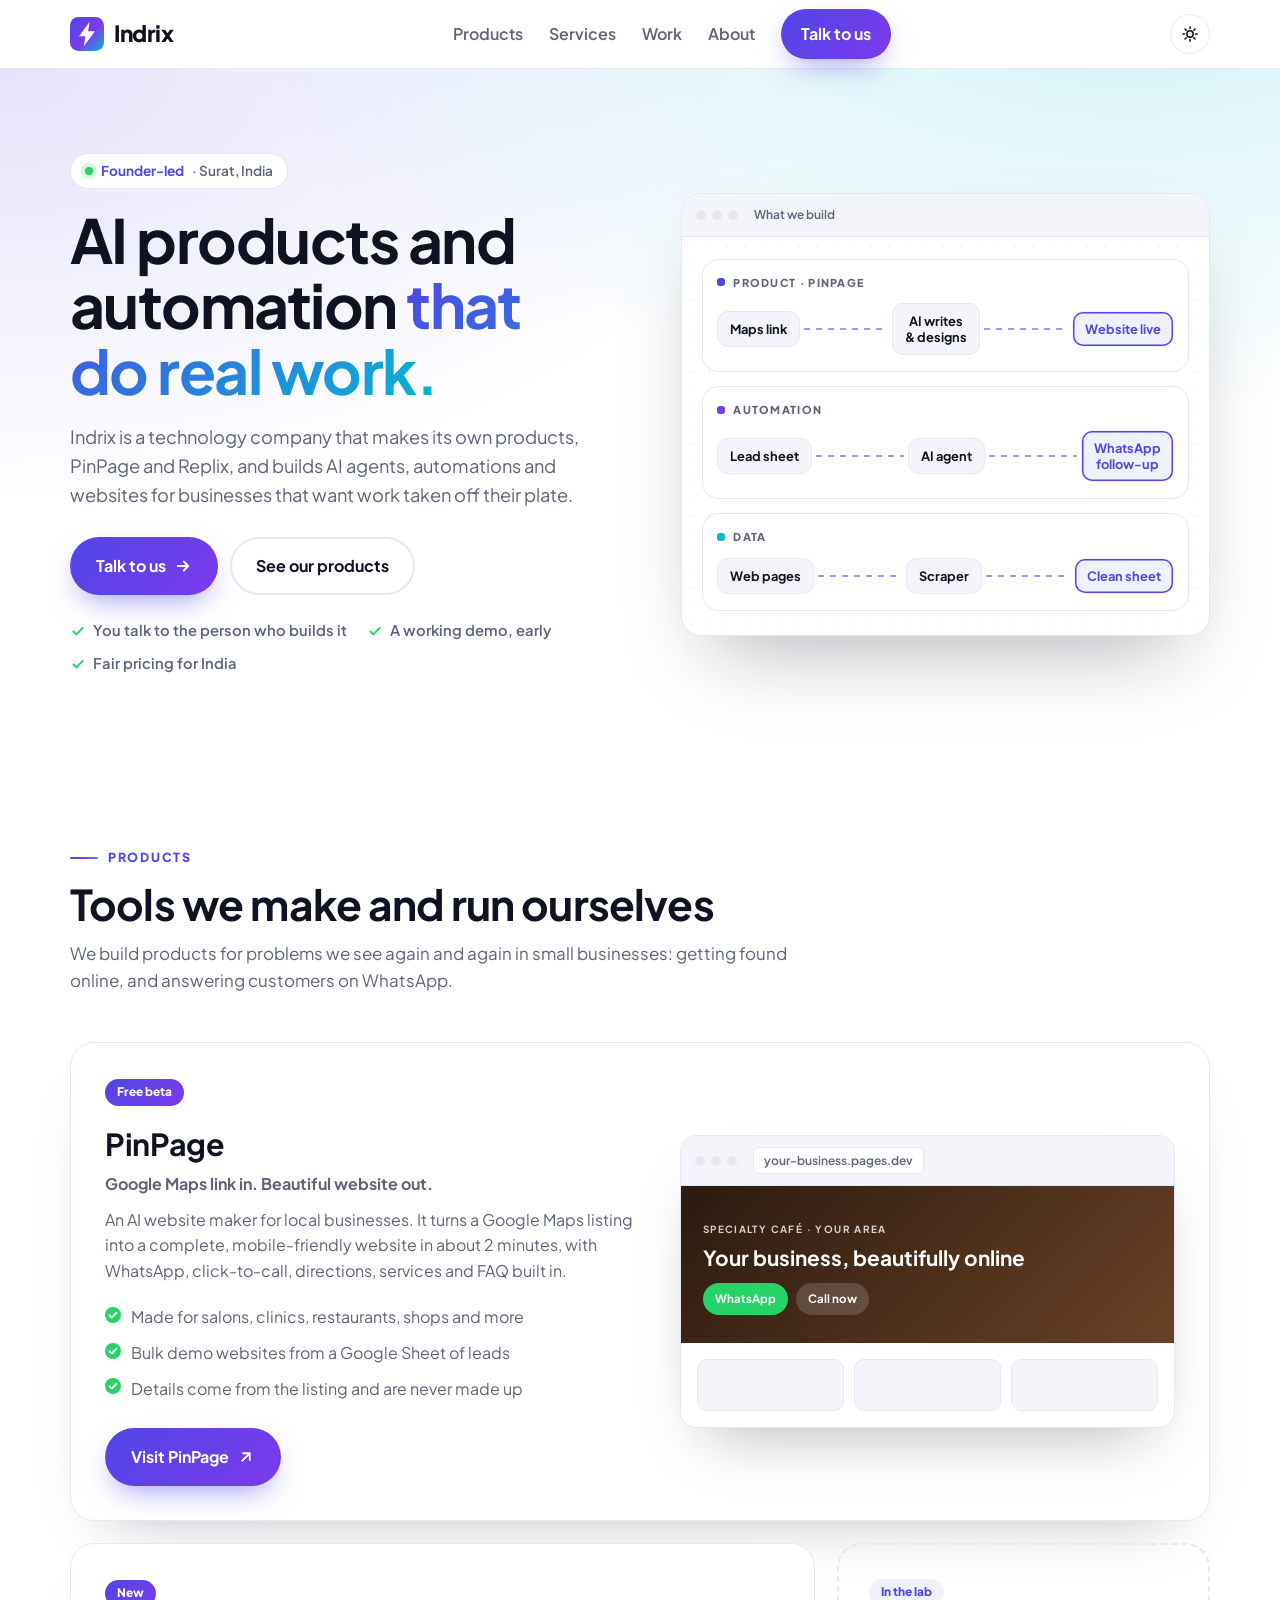
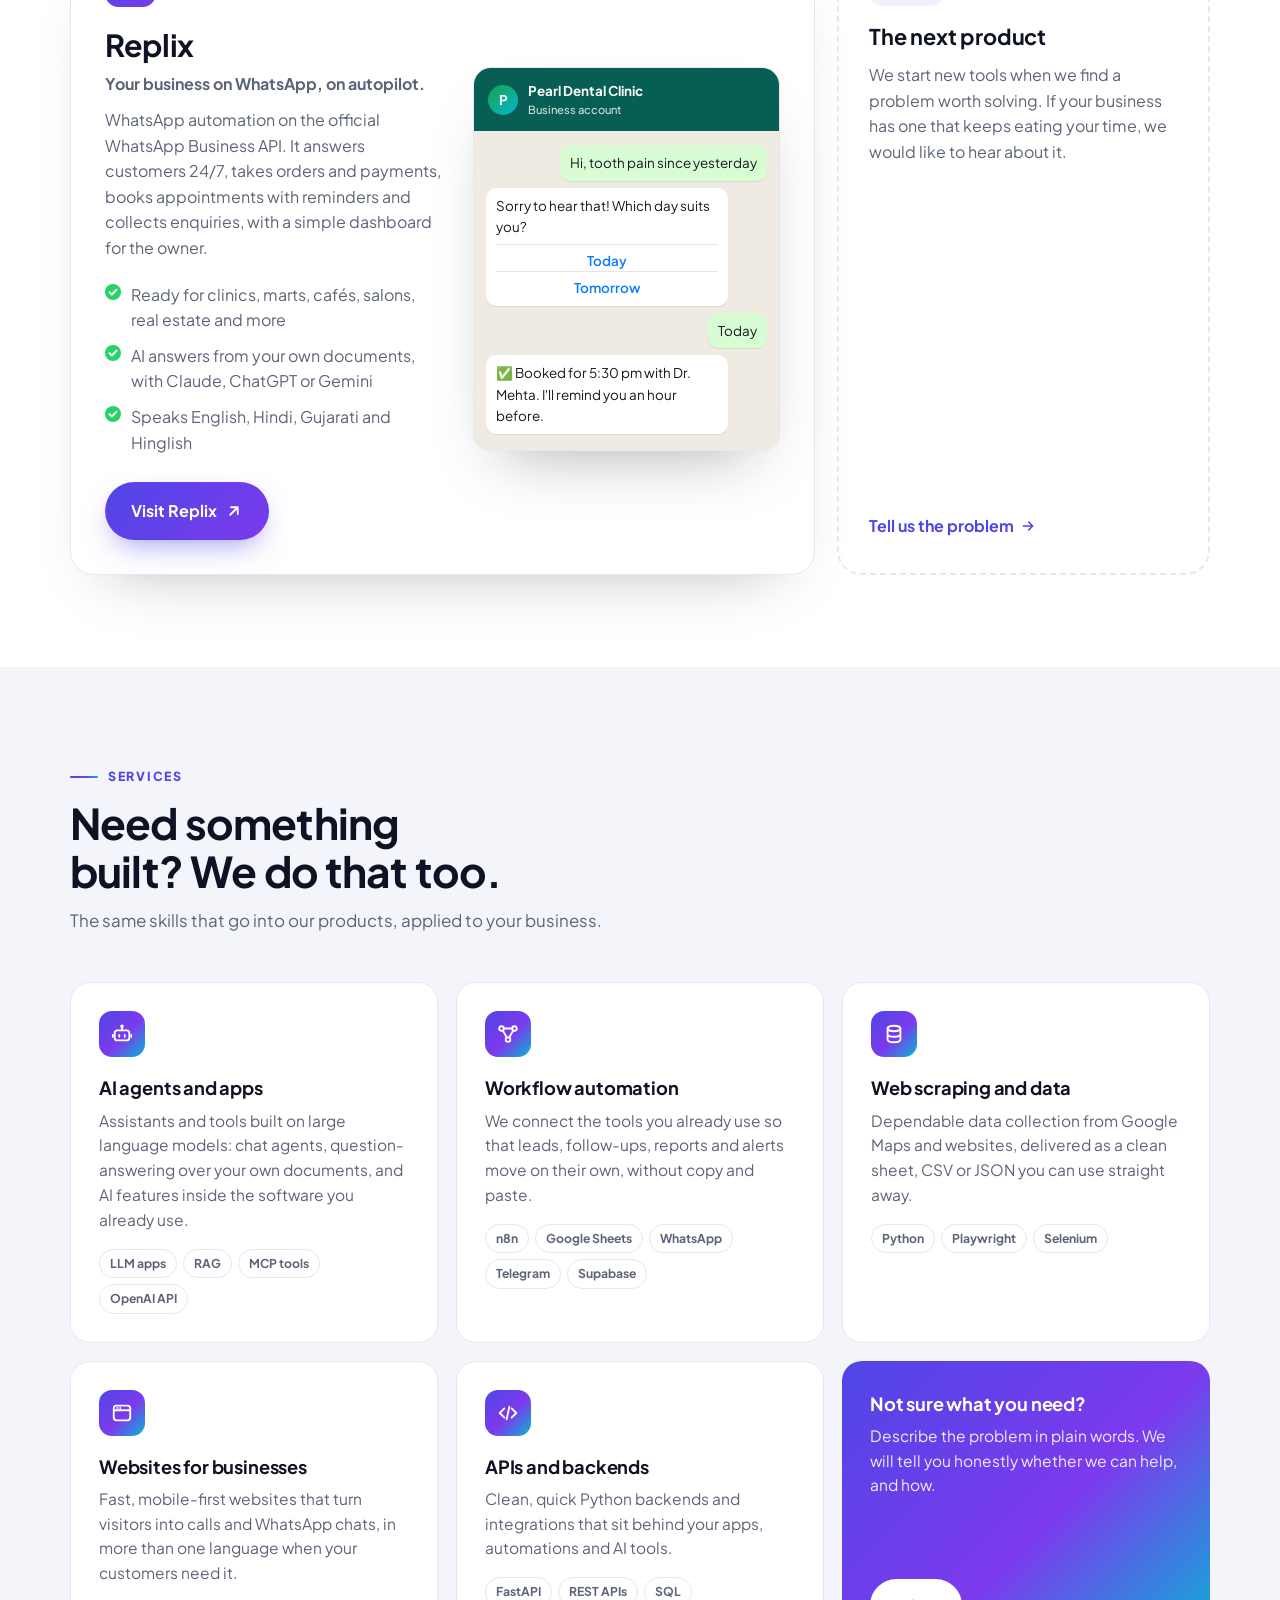
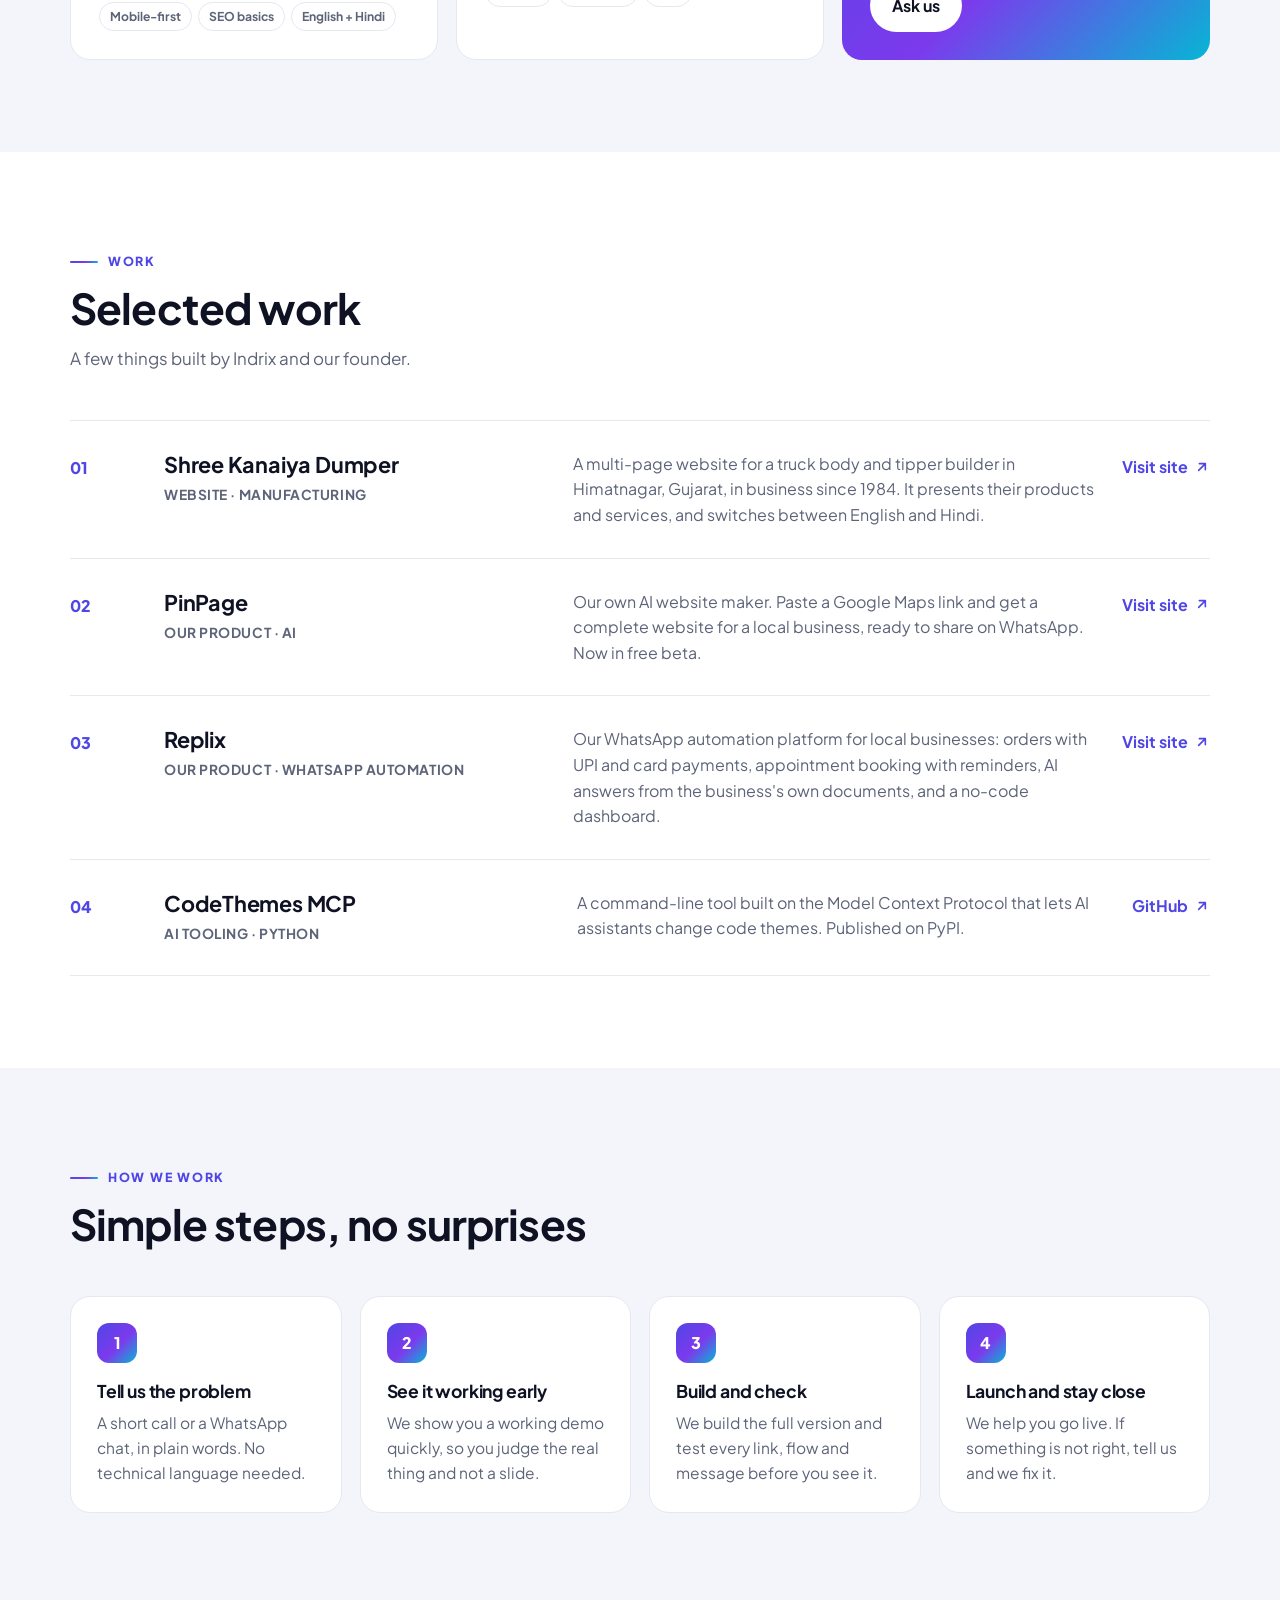
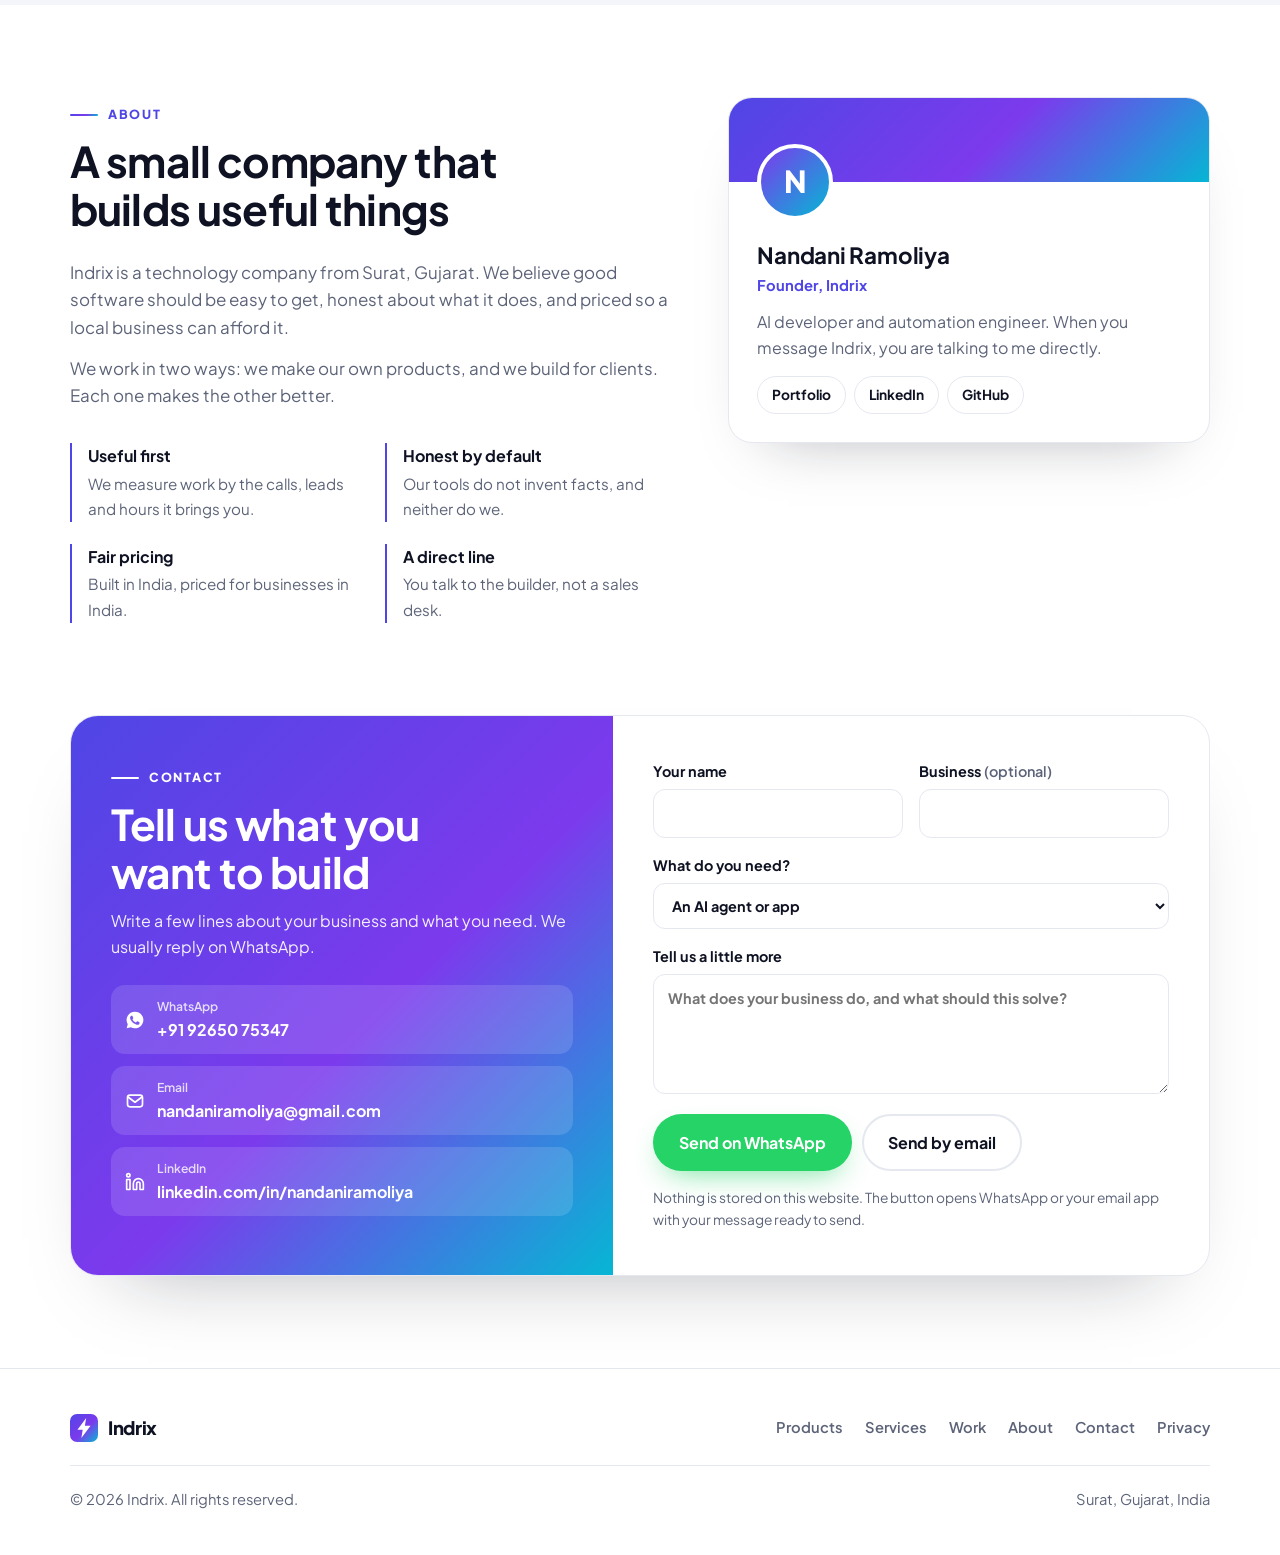
==== commit ec0828b2: "Add Replix, our WhatsApp automation product Product card with a chat preview, a Selected work entry," ====
--- a/index.html
+++ b/index.html
@@ -4,12 +4,12 @@
 <meta charset="utf-8">
 <meta name="viewport" content="width=device-width,initial-scale=1">
 <title>Indrix: AI Products, Automation and Websites for Business</title>
-<meta name="description" content="Indrix is a founder-led technology company from Surat, India. We make our own AI products, starting with PinPage, and build AI agents, automations, data tools and websites for businesses.">
+<meta name="description" content="Indrix is a founder-led technology company from Surat, India. We make our own AI products, PinPage and Replix, and build AI agents, automations, data tools and websites for businesses.">
 <meta name="robots" content="index, follow, max-image-preview:large">
 <meta property="og:type" content="website">
 <meta property="og:site_name" content="Indrix">
 <meta property="og:title" content="Indrix: AI products and automation that do real work">
-<meta property="og:description" content="Makers of PinPage. We build AI agents, automations, data tools and websites for businesses.">
+<meta property="og:description" content="Makers of PinPage and Replix. We build AI agents, automations, data tools and websites for businesses.">
 <!-- After you connect a domain, change this to the full address, e.g. https://yourdomain.com/og.png -->
 <meta property="og:image" content="og.png">
 <meta property="og:image:width" content="1200"><meta property="og:image:height" content="630">
@@ -19,7 +19,7 @@
 <script>document.documentElement.classList.add("js");try{var t=localStorage.getItem("indrix.theme");if(t==="dark"||t==="light")document.documentElement.setAttribute("data-theme",t)}catch(e){}</script>
 <link rel="preload" href="assets/plus-jakarta-sans.woff2" as="font" type="font/woff2" crossorigin>
 <link rel="stylesheet" href="assets/site.css">
-<script type="application/ld+json">{"@context":"https://schema.org","@type":"Organization","name":"Indrix","description":"Technology company building AI products, automation and websites for businesses.","founder":{"@type":"Person","name":"Nandani Ramoliya"},"address":{"@type":"PostalAddress","addressLocality":"Surat","addressRegion":"Gujarat","addressCountry":"IN"},"brand":{"@type":"Brand","name":"PinPage"}}</script>
+<script type="application/ld+json">{"@context":"https://schema.org","@type":"Organization","name":"Indrix","description":"Technology company building AI products, automation and websites for businesses.","founder":{"@type":"Person","name":"Nandani Ramoliya"},"address":{"@type":"PostalAddress","addressLocality":"Surat","addressRegion":"Gujarat","addressCountry":"IN"},"brand":[{"@type":"Brand","name":"PinPage","url":"https://pinpage-8no.pages.dev/"},{"@type":"Brand","name":"Replix","url":"https://replix.pages.dev/"}]}</script>
 </head>
 <body>
 <a class="skip" href="#main">Skip to content</a>
@@ -54,7 +54,7 @@
   <div>
     <span class="pill"><i></i> <b>Founder-led</b> · Surat, India</span>
     <h1>AI products and automation <span class="grad-text">that do real work.</span></h1>
-    <p class="lead">Indrix is a technology company that makes its own products, starting with PinPage, and builds AI agents, automations and websites for businesses that want work taken off their plate.</p>
+    <p class="lead">Indrix is a technology company that makes its own products, PinPage and Replix, and builds AI agents, automations and websites for businesses that want work taken off their plate.</p>
     <div class="cta">
       <a class="btn btn-pri" href="#contact">Talk to us
         <svg viewBox="0 0 24 24" fill="none" stroke="currentColor" stroke-width="2.4" stroke-linecap="round" stroke-linejoin="round"><path d="M5 12h14M13 6l6 6-6 6"/></svg></a>
@@ -89,9 +89,9 @@
 <!-- ============ Products ============ -->
 <!-- To add a new product later: copy the "product" block, or replace the "next" card. -->
 <section id="products"><div class="wrap">
-  <div class="head rv"><span class="k">Products</span><h2>Tools we make and run ourselves</h2><p>We build products for problems we see again and again in small businesses. PinPage is the first.</p></div>
+  <div class="head rv"><span class="k">Products</span><h2>Tools we make and run ourselves</h2><p>We build products for problems we see again and again in small businesses: getting found online, and answering customers on WhatsApp.</p></div>
   <div class="products">
-    <article class="product rv">
+    <article class="product wide rv">
       <div>
         <span class="tag">Free beta</span>
         <h3>PinPage</h3>
@@ -109,6 +109,30 @@
         <div class="board-bar"><i></i><i></i><i></i><span>your-business.pages.dev</span></div>
         <div class="site-hero"><small>SPECIALTY CAFÉ · YOUR AREA</small><strong>Your business, beautifully online</strong><div class="site-btns"><b>WhatsApp</b><b>Call now</b></div></div>
         <div class="site-cards"><div></div><div></div><div></div></div>
+      </div>
+    </article>
+    <article class="product rv">
+      <div>
+        <span class="tag">New</span>
+        <h3>Replix</h3>
+        <p class="tagline">Your business on WhatsApp, on autopilot.</p>
+        <p>WhatsApp automation on the official WhatsApp Business API. It answers customers 24/7, takes orders and payments, books appointments with reminders and collects enquiries, with a simple dashboard for the owner.</p>
+        <ul class="ticks">
+          <li>Ready for clinics, marts, cafés, salons, real estate and more</li>
+          <li>AI answers from your own documents, with Claude, ChatGPT or Gemini</li>
+          <li>Speaks English, Hindi, Gujarati and Hinglish</li>
+        </ul>
+        <a class="btn btn-pri" href="https://replix.pages.dev/" target="_blank" rel="noopener">Visit Replix
+          <svg viewBox="0 0 24 24" fill="none" stroke="currentColor" stroke-width="2.4" stroke-linecap="round" stroke-linejoin="round"><path d="M7 17L17 7M8 7h9v9"/></svg></a>
+      </div>
+      <div class="chat-mock" aria-hidden="true">
+        <div class="chat-head"><i>P</i><span>Pearl Dental Clinic<small>Business account</small></span></div>
+        <div class="chat-body">
+          <p class="me">Hi, tooth pain since yesterday</p>
+          <p>Sorry to hear that! Which day suits you?<b>Today</b><b>Tomorrow</b></p>
+          <p class="me">Today</p>
+          <p>✅ Booked for 5:30 pm with Dr. Mehta. I'll remind you an hour before.</p>
+        </div>
       </div>
     </article>
     <article class="next rv">
@@ -180,6 +204,12 @@
     </li>
     <li class="rv">
       <span class="n">03</span>
+      <div><h3>Replix</h3><div class="meta">Our product · WhatsApp automation</div></div>
+      <p>Our WhatsApp automation platform for local businesses: orders with UPI and card payments, appointment booking with reminders, AI answers from the business's own documents, and a no-code dashboard.</p>
+      <a class="arrow-link" href="https://replix.pages.dev/" target="_blank" rel="noopener">Visit site <svg viewBox="0 0 24 24" fill="none" stroke="currentColor" stroke-width="2.4" stroke-linecap="round" stroke-linejoin="round"><path d="M7 17L17 7M8 7h9v9"/></svg></a>
+    </li>
+    <li class="rv">
+      <span class="n">04</span>
       <div><h3>CodeThemes MCP</h3><div class="meta">AI tooling · Python</div></div>
       <p>A command-line tool built on the Model Context Protocol that lets AI assistants change code themes. Published on PyPI.</p>
       <a class="arrow-link" href="https://github.com/nandaniramoliya" target="_blank" rel="noopener">GitHub <svg viewBox="0 0 24 24" fill="none" stroke="currentColor" stroke-width="2.4" stroke-linecap="round" stroke-linejoin="round"><path d="M7 17L17 7M8 7h9v9"/></svg></a>
@@ -260,6 +290,7 @@
           <option>Web scraping or data</option>
           <option>A website for my business</option>
           <option>Help with PinPage</option>
+          <option>Replix (WhatsApp automation)</option>
           <option>Something else</option>
         </select>
       </label>
--- a/assets/site.css
+++ b/assets/site.css
@@ -274,6 +274,25 @@
 .next h3 { font-size: 1.35rem; margin: 14px 0 8px; }
 .next p { color: var(--muted); margin-bottom: 20px; }
 .next .arrow-link { margin-top: auto; }
+.product.wide { grid-column: 1 / -1; }
+/* mini WhatsApp chat preview of a Replix bot */
+.chat-mock { border-radius: 18px; overflow: hidden; border: 1px solid var(--line); box-shadow: 0 30px 60px -30px var(--shadow); background: #efeae2; font-size: .84rem; }
+.chat-head { display: flex; gap: 10px; align-items: center; padding: 12px 14px; background: #075e54; color: #fff; font-weight: 700; }
+.chat-head i { width: 30px; height: 30px; border-radius: 50%; display: grid; place-items: center; font-style: normal; background: linear-gradient(135deg, #16a34a, var(--cy)); }
+.chat-head small { display: block; font-weight: 500; font-size: .7rem; opacity: .8; }
+.chat-body { display: flex; flex-direction: column; gap: 7px; padding: 14px 12px 16px; }
+.chat-body p { max-width: 86%; padding: 7px 10px; border-radius: 10px; background: #fff; color: #111b21; box-shadow: 0 1px 1px rgba(0,0,0,.08); }
+.chat-body p.me { align-self: flex-end; background: #d9fdd3; }
+.chat-body b { display: block; margin-top: 6px; padding-top: 5px; border-top: 1px solid #e6e6e6; text-align: center; color: #0a7cff; font-weight: 600; }
+.chat-body b + b { margin-top: 0; }
+:root[data-theme="dark"] .chat-mock { background: #0b141a; }
+:root[data-theme="dark"] .chat-body p { background: #202c33; color: #e9edef; } :root[data-theme="dark"] .chat-body p.me { background: #005c4b; }
+:root[data-theme="dark"] .chat-body b { border-color: #33434c; color: #53bdeb; }
+@media (prefers-color-scheme: dark) {
+  :root:not([data-theme="light"]) .chat-mock { background: #0b141a; }
+  :root:not([data-theme="light"]) .chat-body p { background: #202c33; color: #e9edef; } :root:not([data-theme="light"]) .chat-body p.me { background: #005c4b; }
+  :root:not([data-theme="light"]) .chat-body b { border-color: #33434c; color: #53bdeb; }
+}
 @media (max-width: 1020px) { .products { grid-template-columns: 1fr; } }
 @media (max-width: 720px) { .product { grid-template-columns: 1fr; padding: 26px 22px; } .next { padding: 26px 22px; } }
 
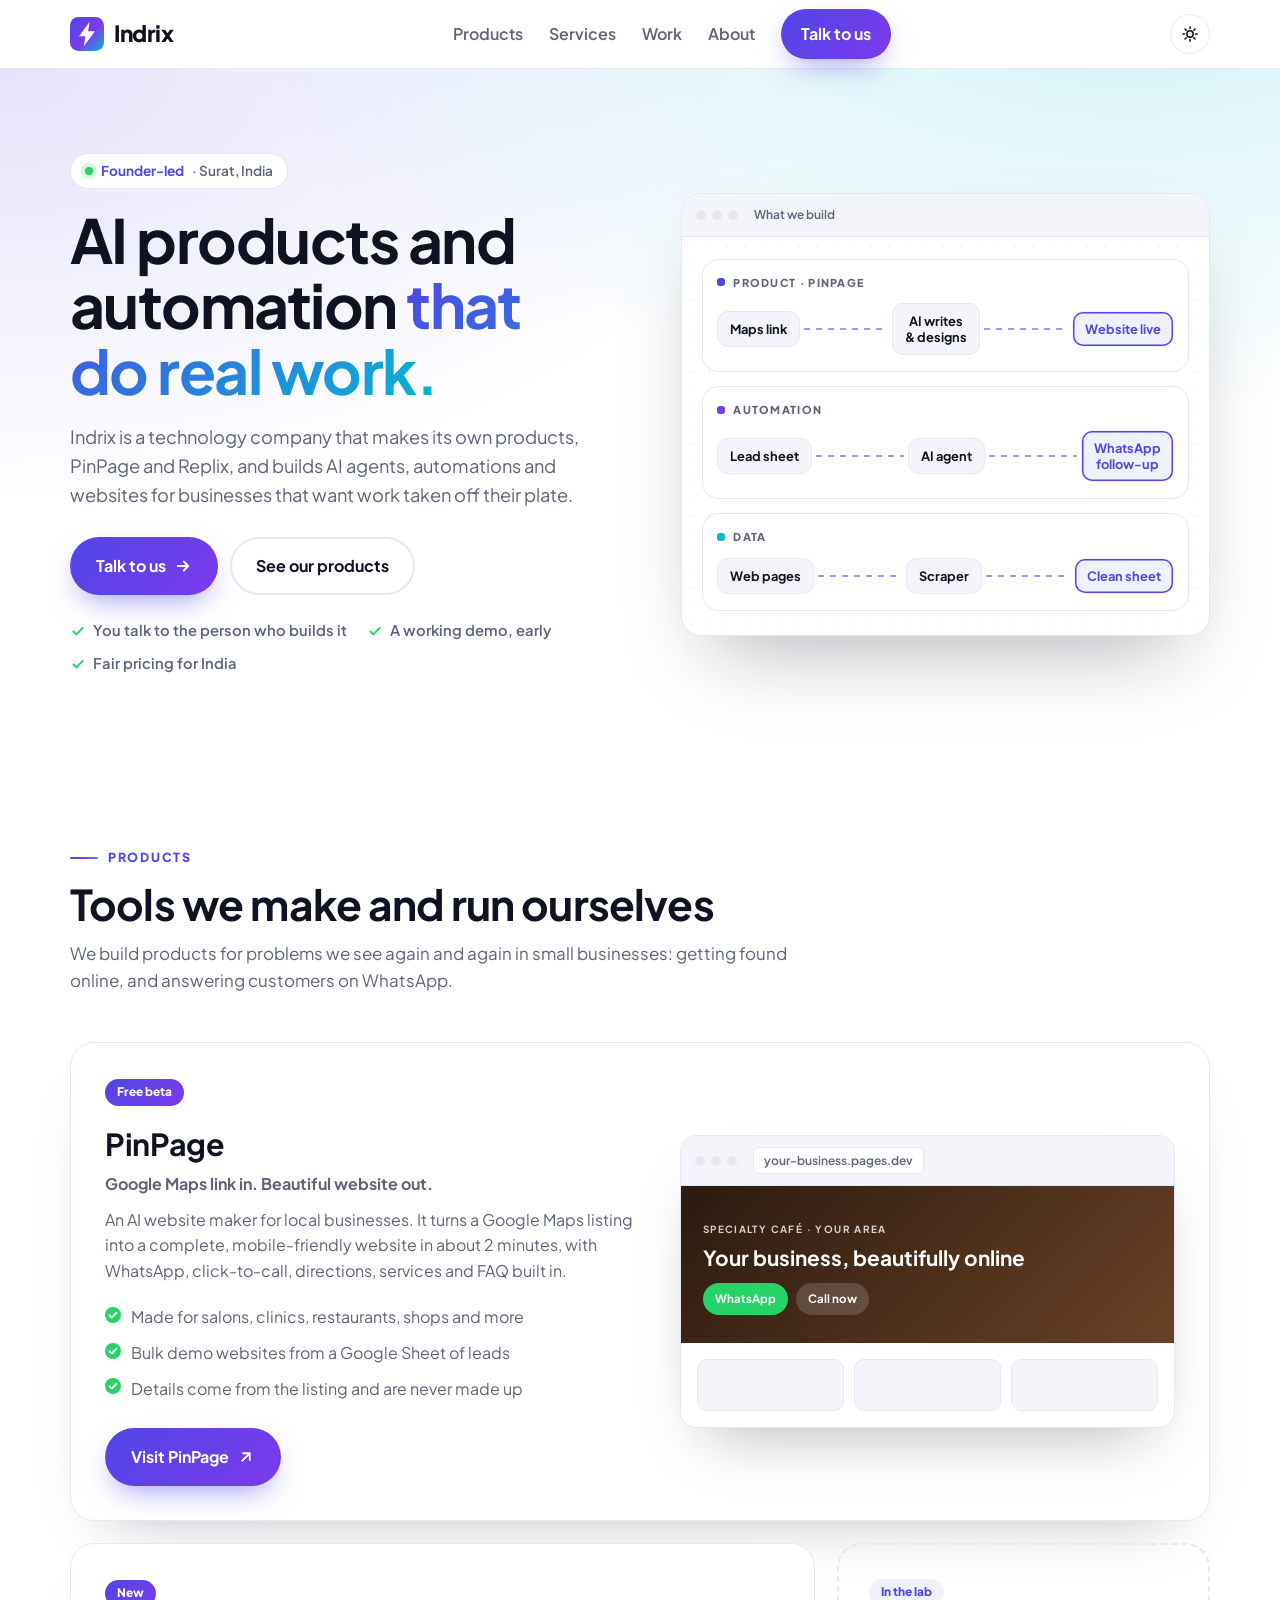
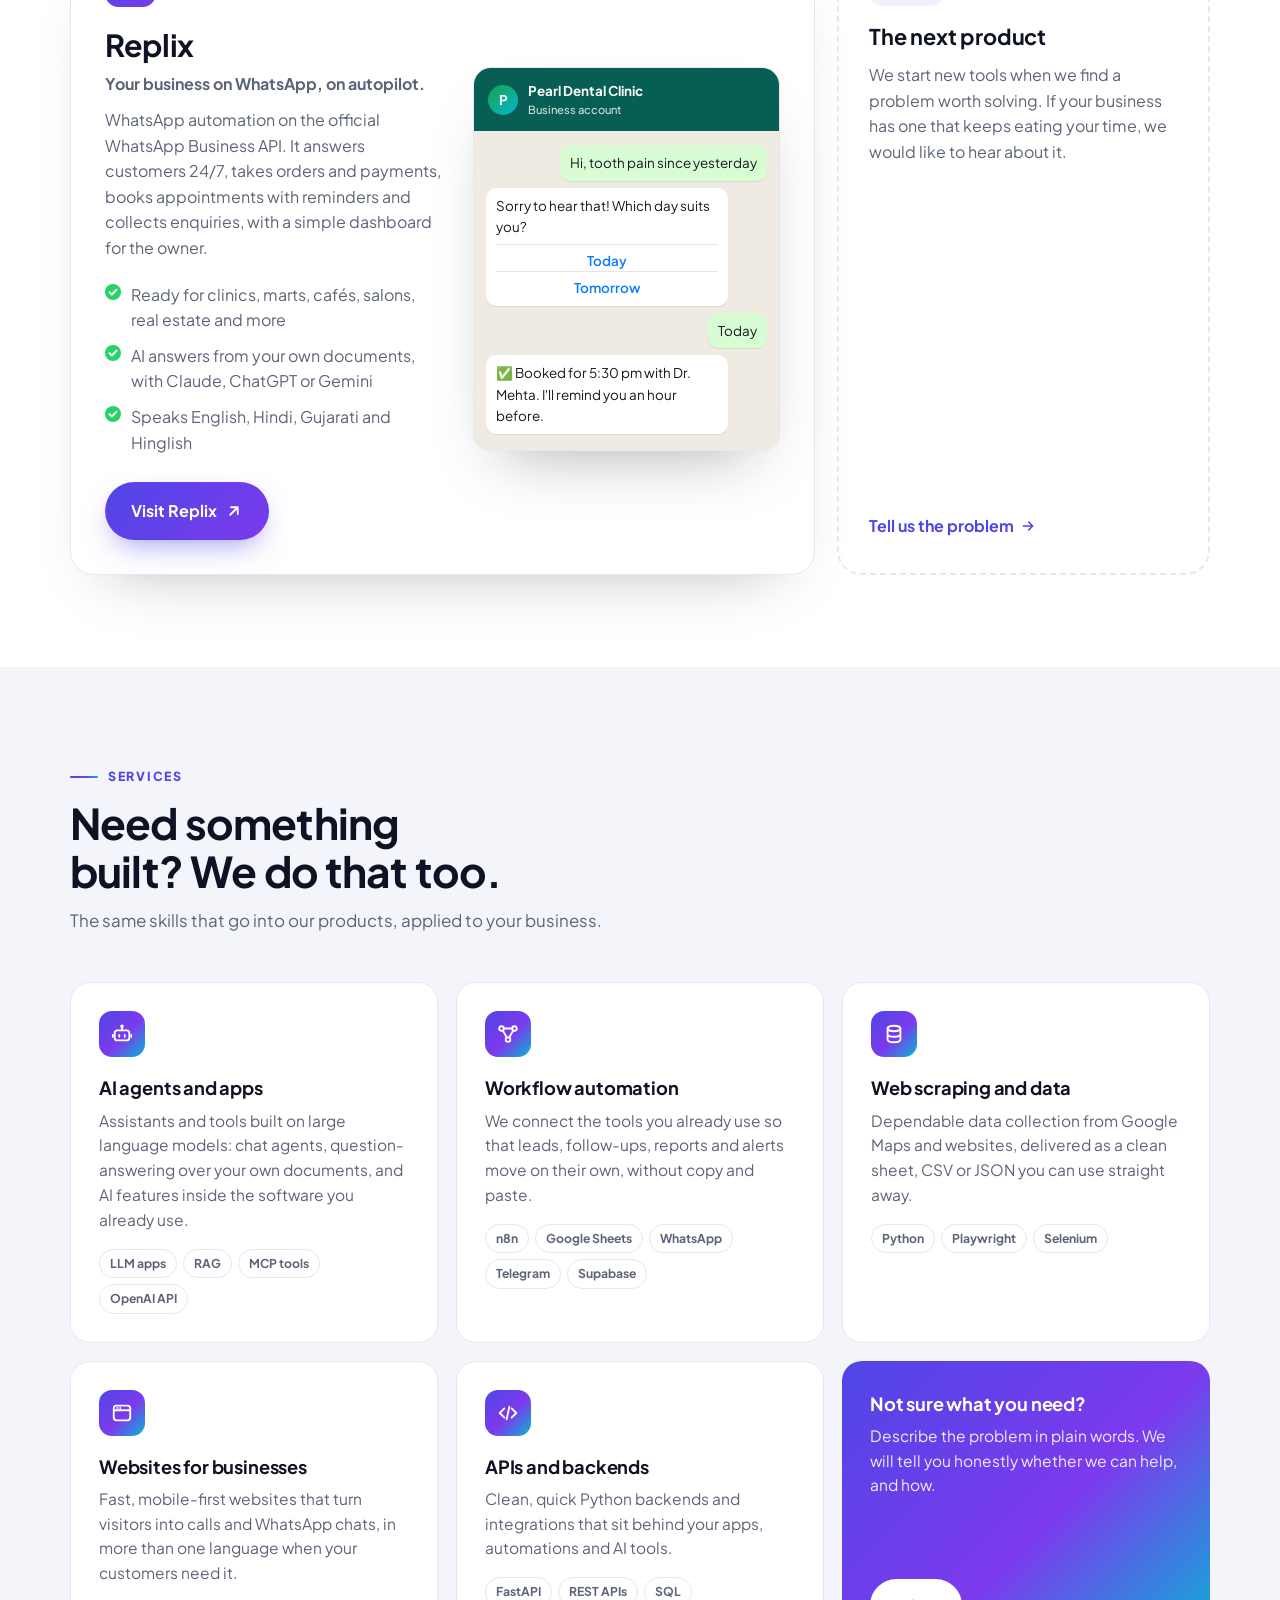
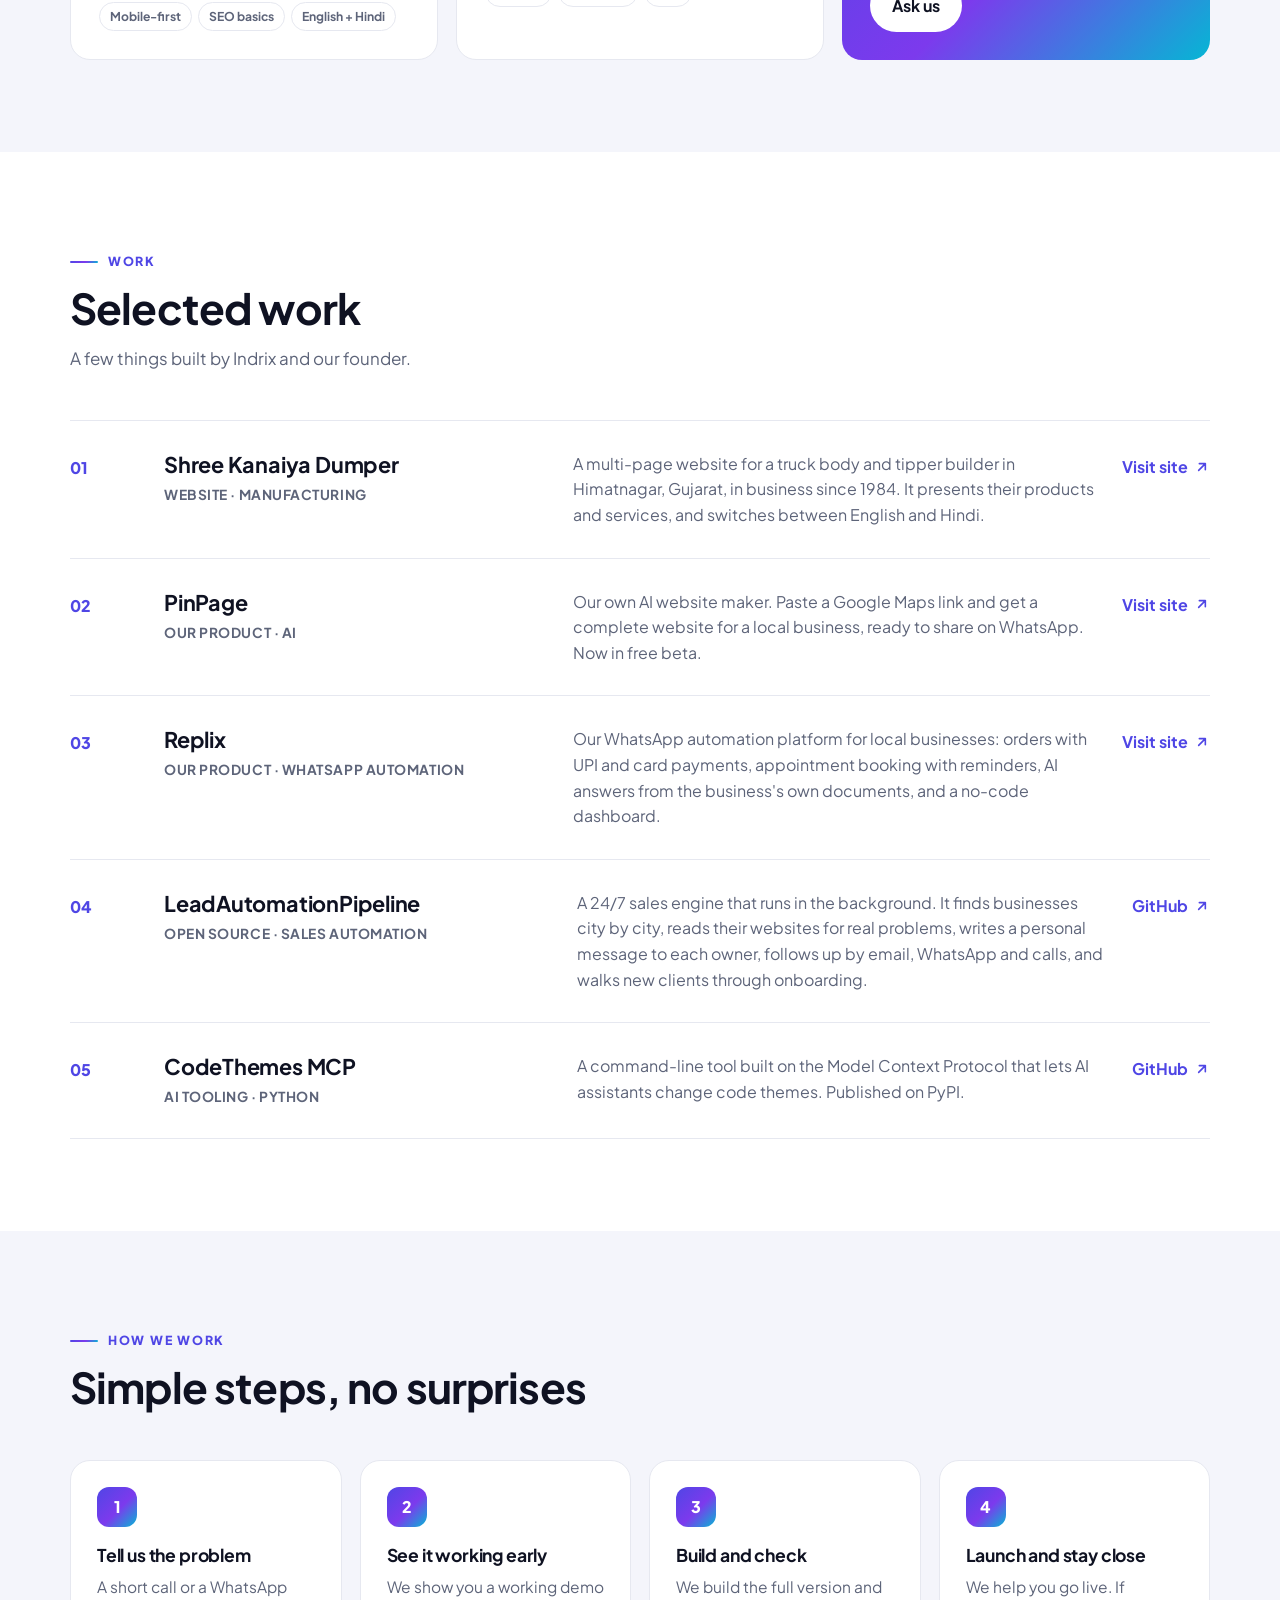
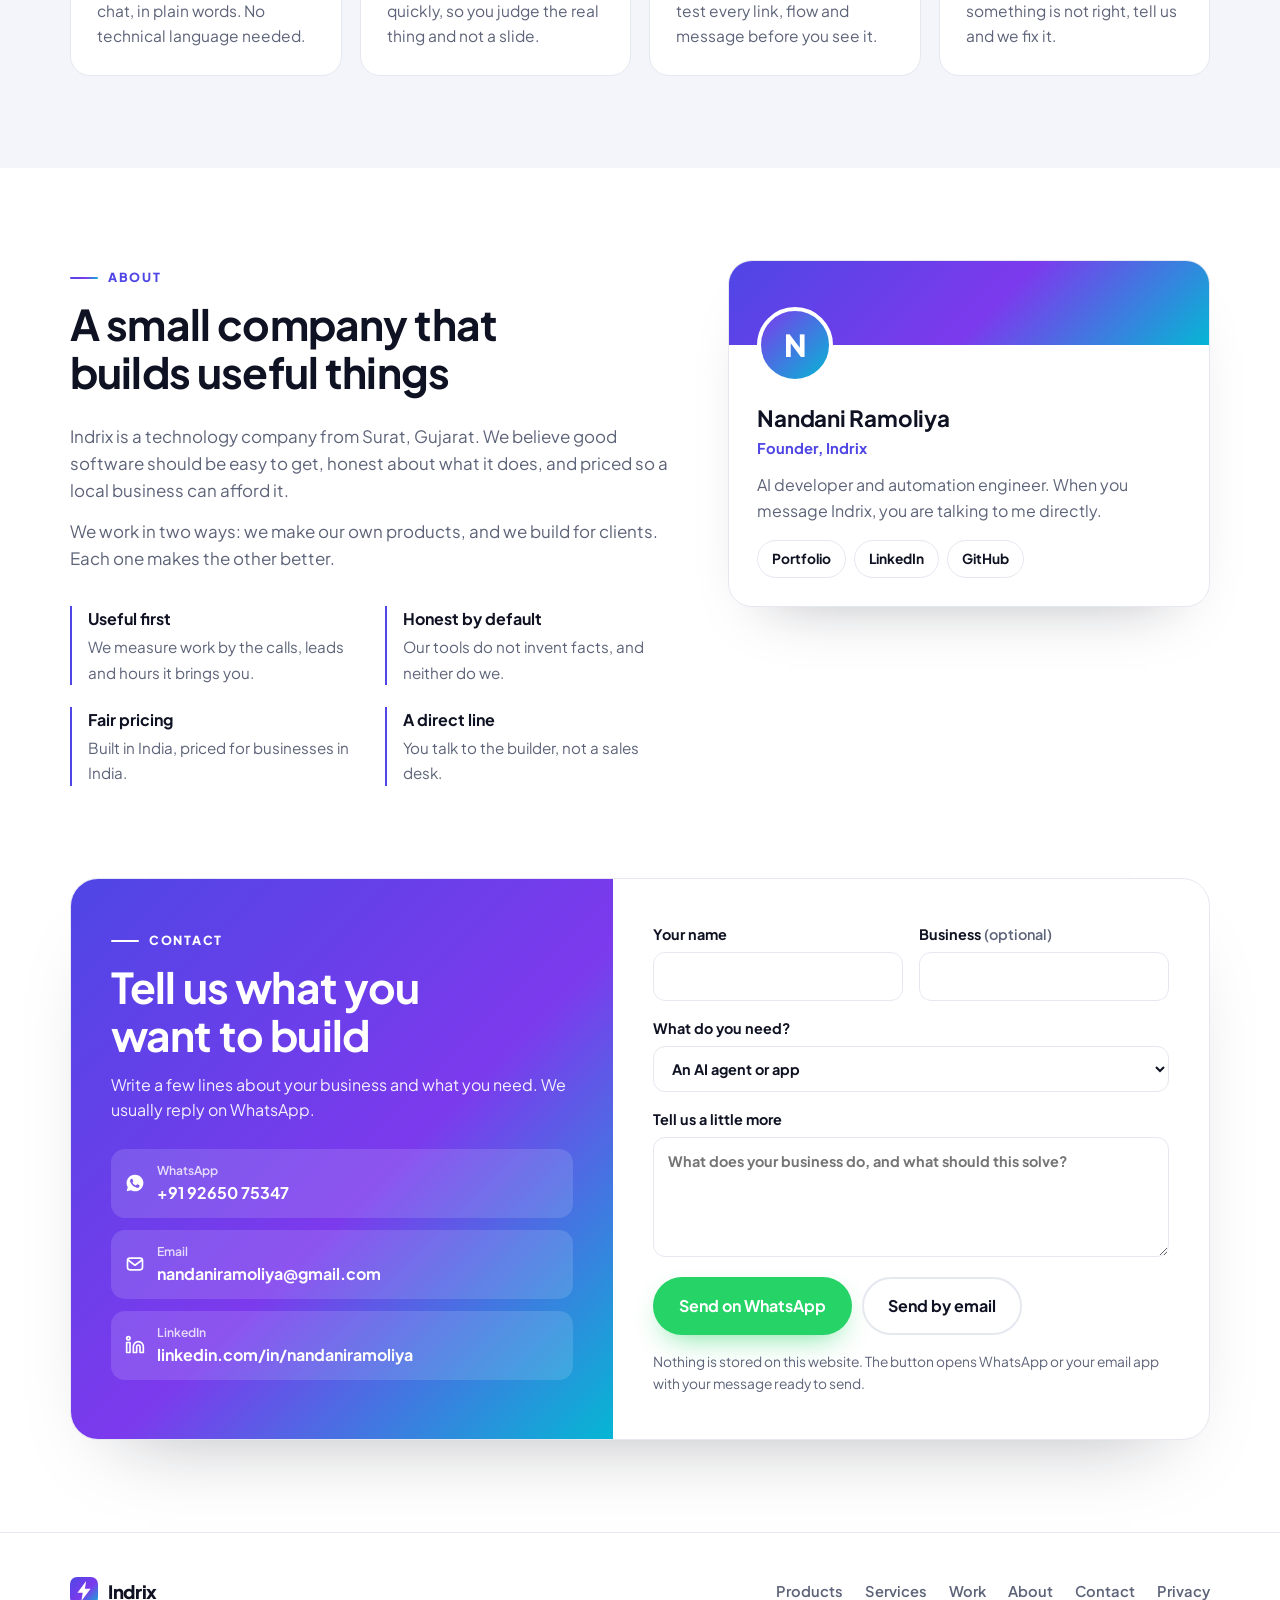
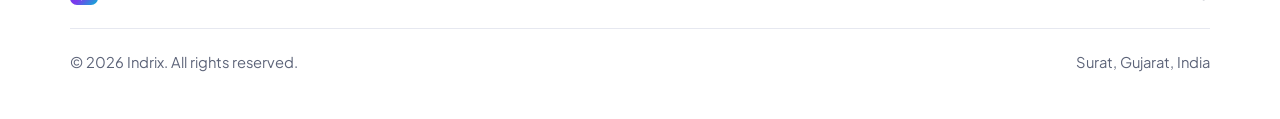
==== commit d54feba0: "Add LeadAutomationPipeline to Selected work Co-Authored-By: Claude Opus 5.5 <noreply@anthropic.com> " ====
--- a/index.html
+++ b/index.html
@@ -19,7 +19,7 @@
 <script>document.documentElement.classList.add("js");try{var t=localStorage.getItem("indrix.theme");if(t==="dark"||t==="light")document.documentElement.setAttribute("data-theme",t)}catch(e){}</script>
 <link rel="preload" href="assets/plus-jakarta-sans.woff2" as="font" type="font/woff2" crossorigin>
 <link rel="stylesheet" href="assets/site.css">
-<script type="application/ld+json">{"@context":"https://schema.org","@type":"Organization","name":"Indrix","description":"Technology company building AI products, automation and websites for businesses.","founder":{"@type":"Person","name":"Nandani Ramoliya"},"address":{"@type":"PostalAddress","addressLocality":"Surat","addressRegion":"Gujarat","addressCountry":"IN"},"brand":[{"@type":"Brand","name":"PinPage","url":"https://pinpage-8no.pages.dev/"},{"@type":"Brand","name":"Replix","url":"https://replix.pages.dev/"}]}</script>
+<script type="application/ld+json">{"@context":"https://schema.org","@type":"Organization","name":"Indrix","description":"Technology company building AI products, automation and websites for businesses.","founder":{"@type":"Person","name":"Nandani Ramoliya"},"address":{"@type":"PostalAddress","addressLocality":"Surat","addressRegion":"Gujarat","addressCountry":"IN"},"brand":[{"@type":"Brand","name":"PinPage","url":"https://pinpage-8no.pages.dev/"},{"@type":"Brand","name":"Replix","url":"https://replix-cw3.pages.dev/"}]}</script>
 </head>
 <body>
 <a class="skip" href="#main">Skip to content</a>
@@ -122,7 +122,7 @@
           <li>AI answers from your own documents, with Claude, ChatGPT or Gemini</li>
           <li>Speaks English, Hindi, Gujarati and Hinglish</li>
         </ul>
-        <a class="btn btn-pri" href="https://replix.pages.dev/" target="_blank" rel="noopener">Visit Replix
+        <a class="btn btn-pri" href="https://replix-cw3.pages.dev/" target="_blank" rel="noopener">Visit Replix
           <svg viewBox="0 0 24 24" fill="none" stroke="currentColor" stroke-width="2.4" stroke-linecap="round" stroke-linejoin="round"><path d="M7 17L17 7M8 7h9v9"/></svg></a>
       </div>
       <div class="chat-mock" aria-hidden="true">
@@ -206,10 +206,16 @@
       <span class="n">03</span>
       <div><h3>Replix</h3><div class="meta">Our product · WhatsApp automation</div></div>
       <p>Our WhatsApp automation platform for local businesses: orders with UPI and card payments, appointment booking with reminders, AI answers from the business's own documents, and a no-code dashboard.</p>
-      <a class="arrow-link" href="https://replix.pages.dev/" target="_blank" rel="noopener">Visit site <svg viewBox="0 0 24 24" fill="none" stroke="currentColor" stroke-width="2.4" stroke-linecap="round" stroke-linejoin="round"><path d="M7 17L17 7M8 7h9v9"/></svg></a>
+      <a class="arrow-link" href="https://replix-cw3.pages.dev/" target="_blank" rel="noopener">Visit site <svg viewBox="0 0 24 24" fill="none" stroke="currentColor" stroke-width="2.4" stroke-linecap="round" stroke-linejoin="round"><path d="M7 17L17 7M8 7h9v9"/></svg></a>
     </li>
     <li class="rv">
       <span class="n">04</span>
+      <div><h3>LeadAutomationPipeline</h3><div class="meta">Open source · Sales automation</div></div>
+      <p>A 24/7 sales engine that runs in the background. It finds businesses city by city, reads their websites for real problems, writes a personal message to each owner, follows up by email, WhatsApp and calls, and walks new clients through onboarding.</p>
+      <a class="arrow-link" href="https://github.com/NandaniRamoliya/LeadAutomationPipeline" target="_blank" rel="noopener">GitHub <svg viewBox="0 0 24 24" fill="none" stroke="currentColor" stroke-width="2.4" stroke-linecap="round" stroke-linejoin="round"><path d="M7 17L17 7M8 7h9v9"/></svg></a>
+    </li>
+    <li class="rv">
+      <span class="n">05</span>
       <div><h3>CodeThemes MCP</h3><div class="meta">AI tooling · Python</div></div>
       <p>A command-line tool built on the Model Context Protocol that lets AI assistants change code themes. Published on PyPI.</p>
       <a class="arrow-link" href="https://github.com/nandaniramoliya" target="_blank" rel="noopener">GitHub <svg viewBox="0 0 24 24" fill="none" stroke="currentColor" stroke-width="2.4" stroke-linecap="round" stroke-linejoin="round"><path d="M7 17L17 7M8 7h9v9"/></svg></a>
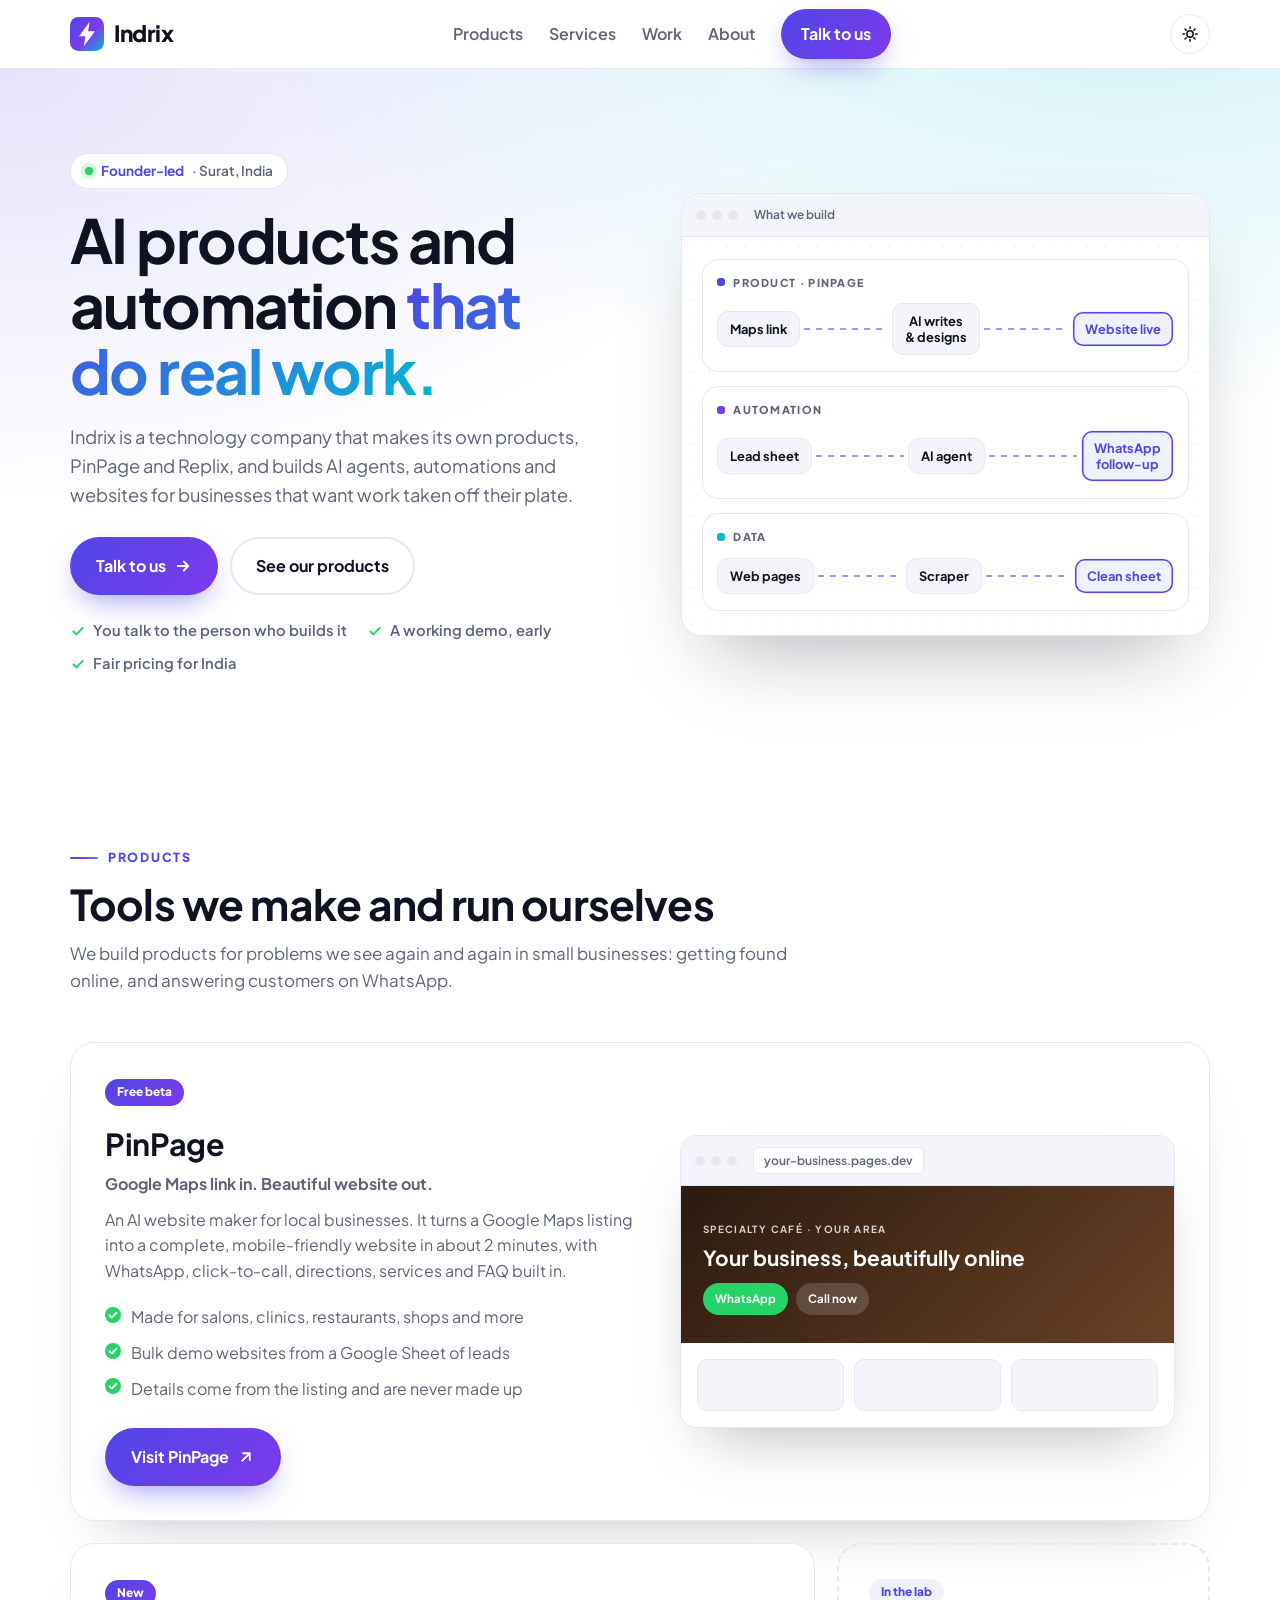
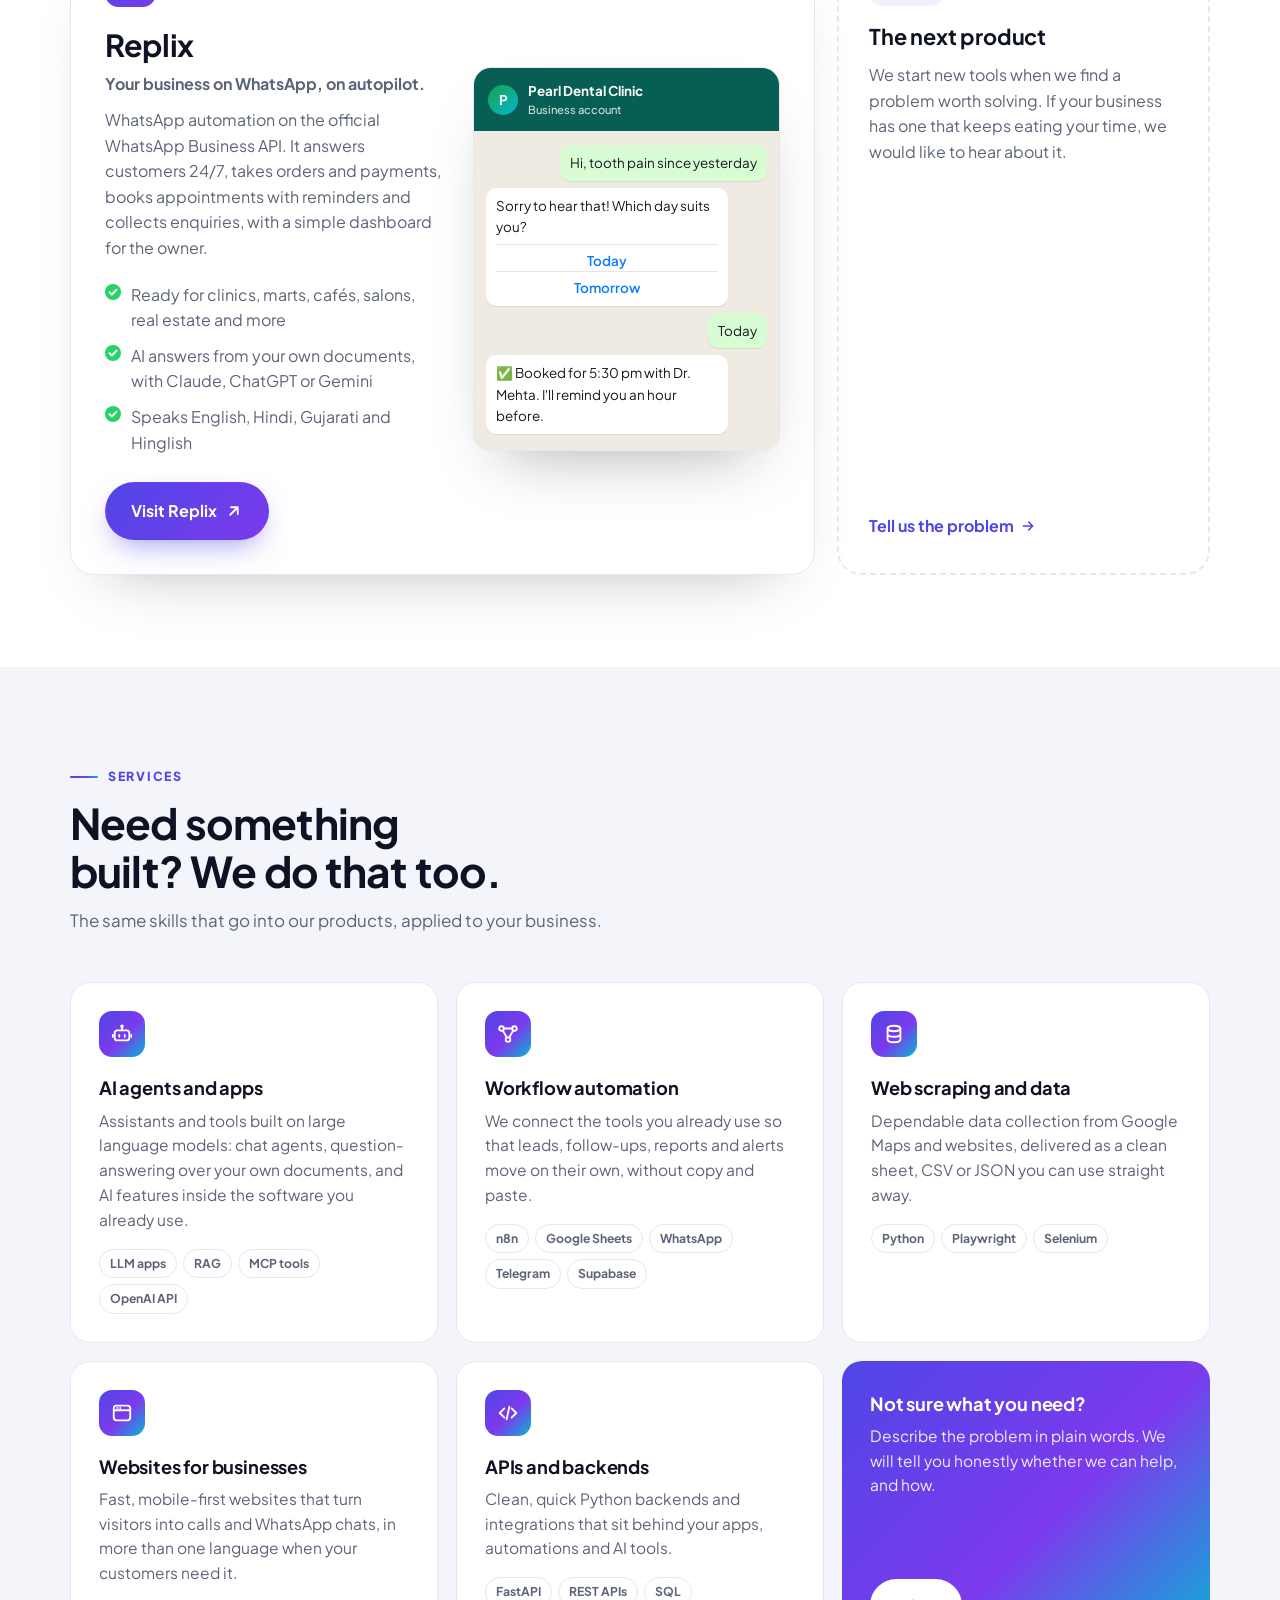
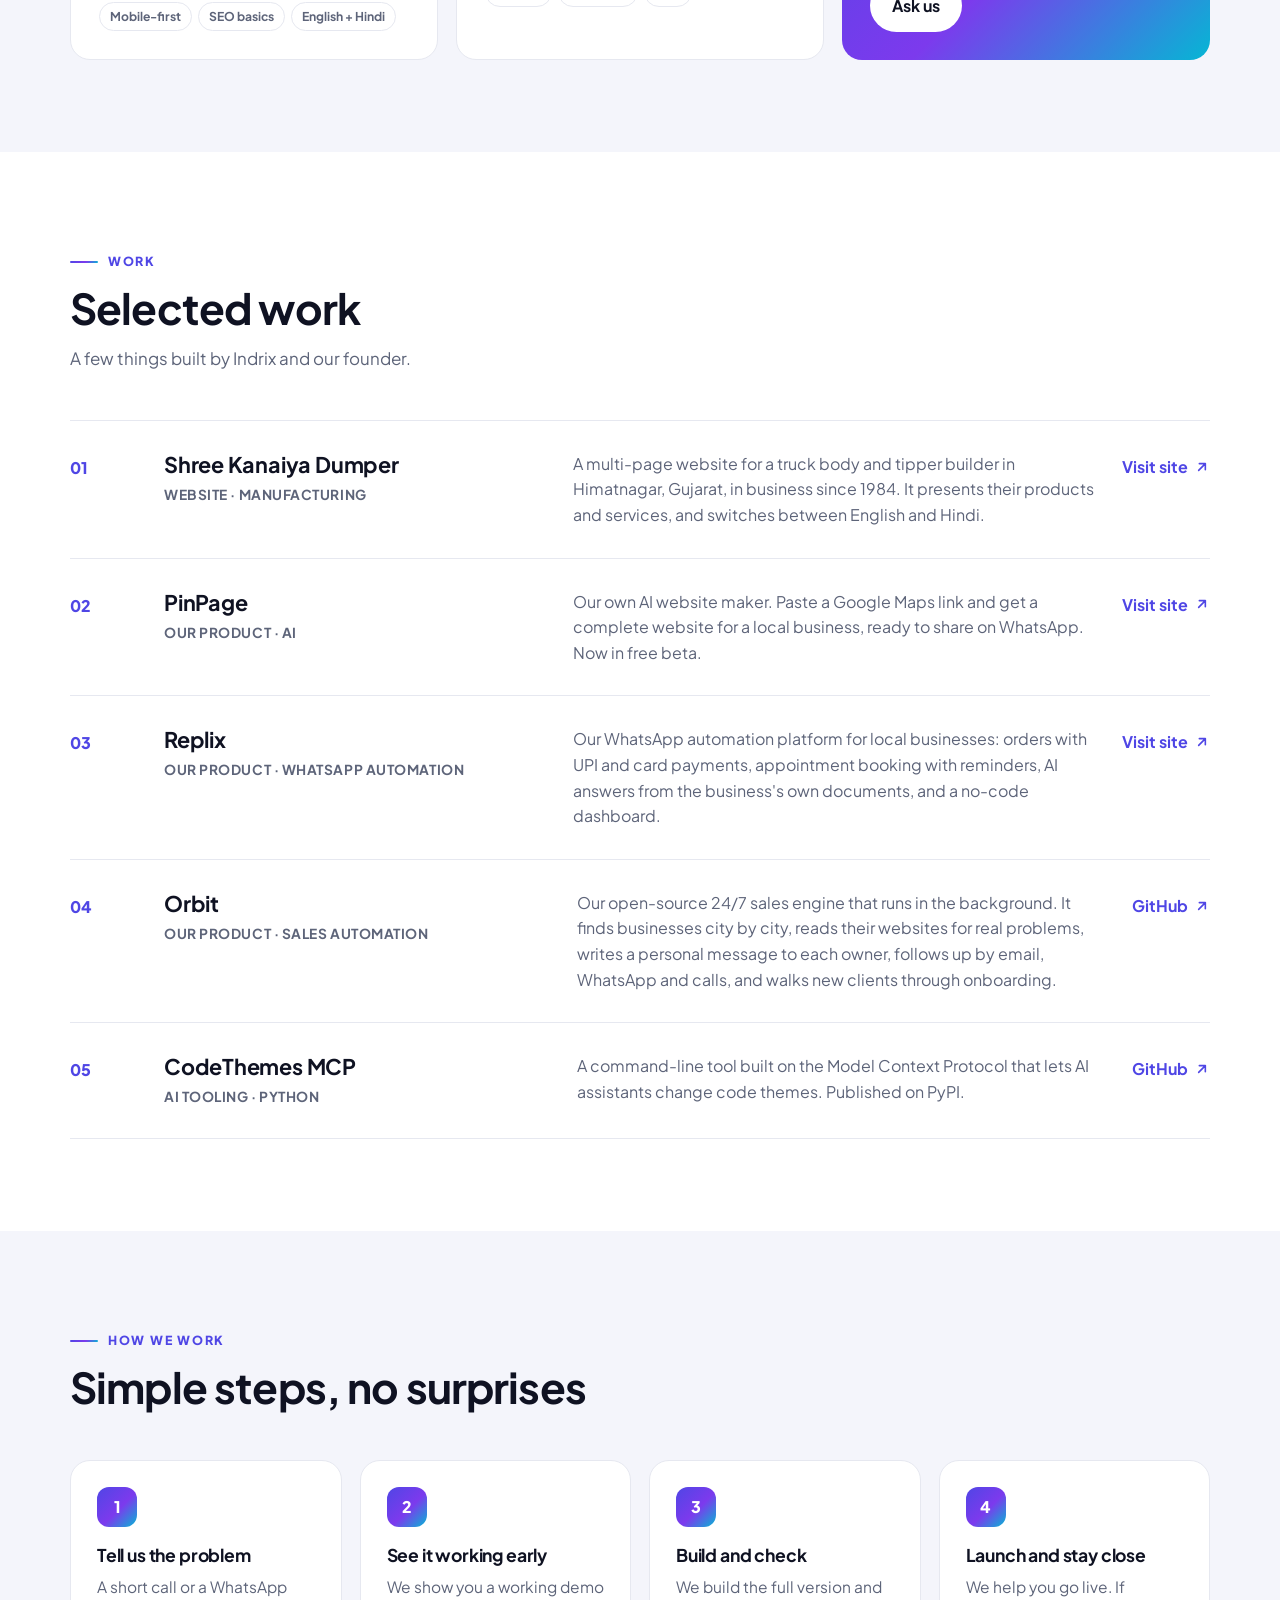
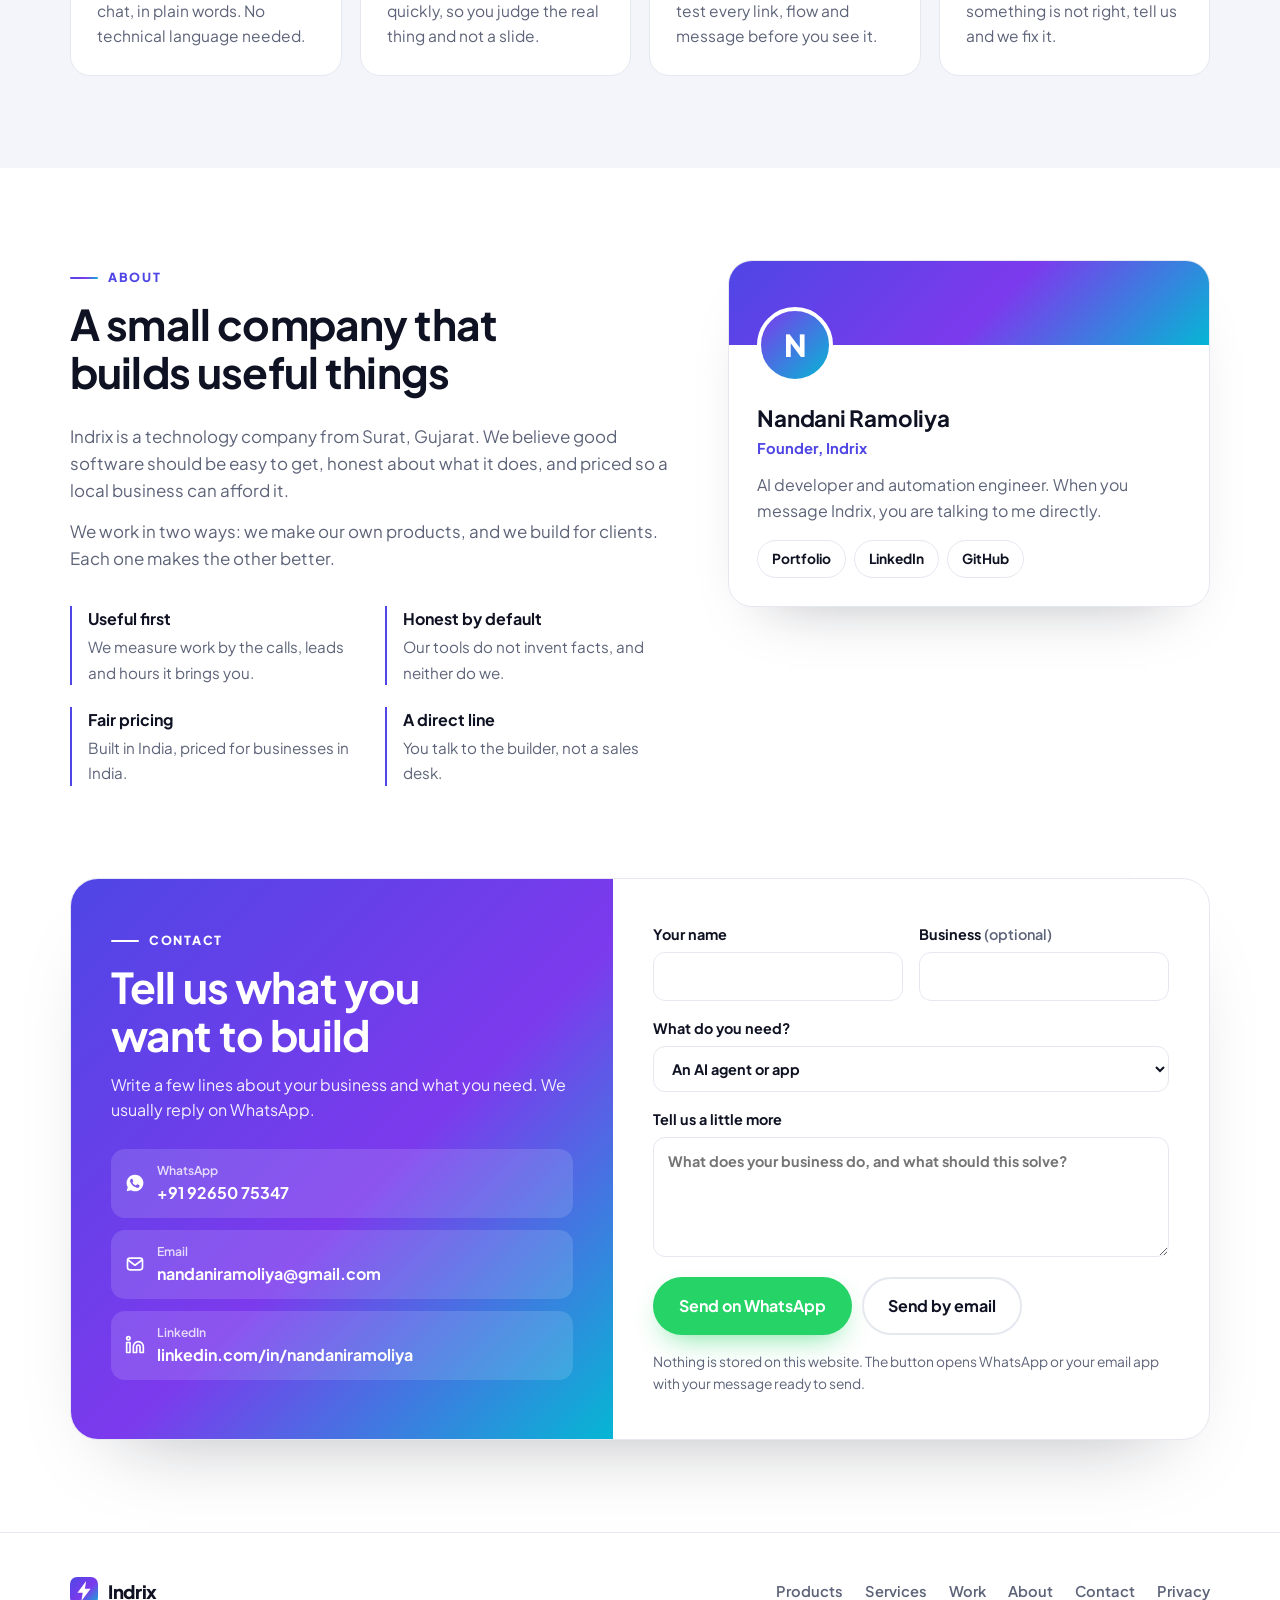
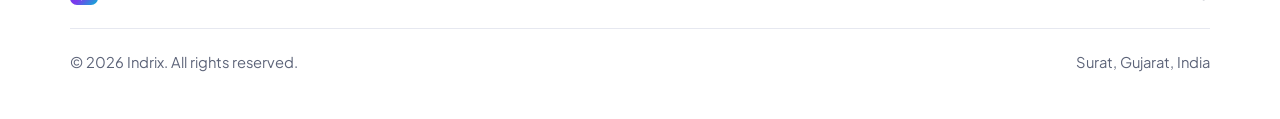
==== commit 44176f90: "Rename LeadAutomationPipeline to Orbit in Selected work Co-Authored-By: Claude Opus 5.5 <noreply@ant" ====
--- a/index.html
+++ b/index.html
@@ -210,8 +210,8 @@
     </li>
     <li class="rv">
       <span class="n">04</span>
-      <div><h3>LeadAutomationPipeline</h3><div class="meta">Open source · Sales automation</div></div>
-      <p>A 24/7 sales engine that runs in the background. It finds businesses city by city, reads their websites for real problems, writes a personal message to each owner, follows up by email, WhatsApp and calls, and walks new clients through onboarding.</p>
+      <div><h3>Orbit</h3><div class="meta">Our product · Sales automation</div></div>
+      <p>Our open-source 24/7 sales engine that runs in the background. It finds businesses city by city, reads their websites for real problems, writes a personal message to each owner, follows up by email, WhatsApp and calls, and walks new clients through onboarding.</p>
       <a class="arrow-link" href="https://github.com/NandaniRamoliya/LeadAutomationPipeline" target="_blank" rel="noopener">GitHub <svg viewBox="0 0 24 24" fill="none" stroke="currentColor" stroke-width="2.4" stroke-linecap="round" stroke-linejoin="round"><path d="M7 17L17 7M8 7h9v9"/></svg></a>
     </li>
     <li class="rv">
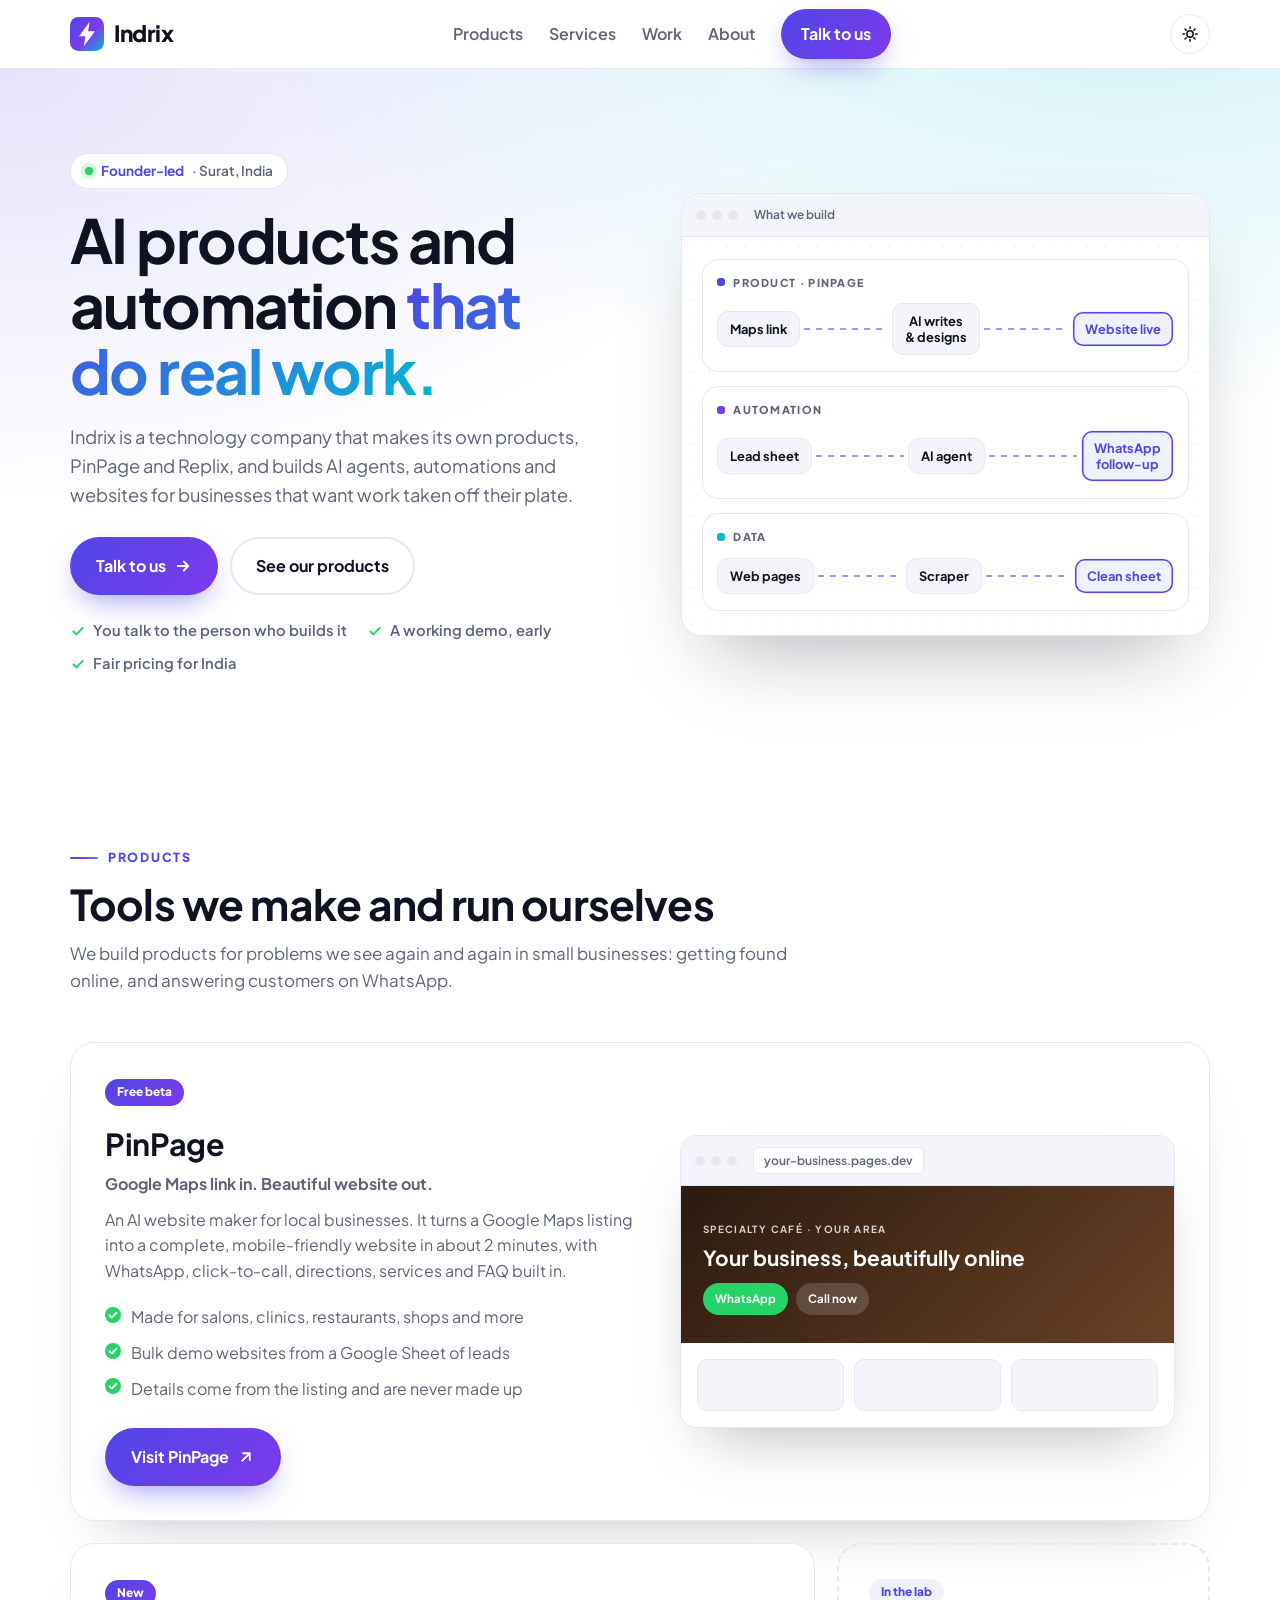
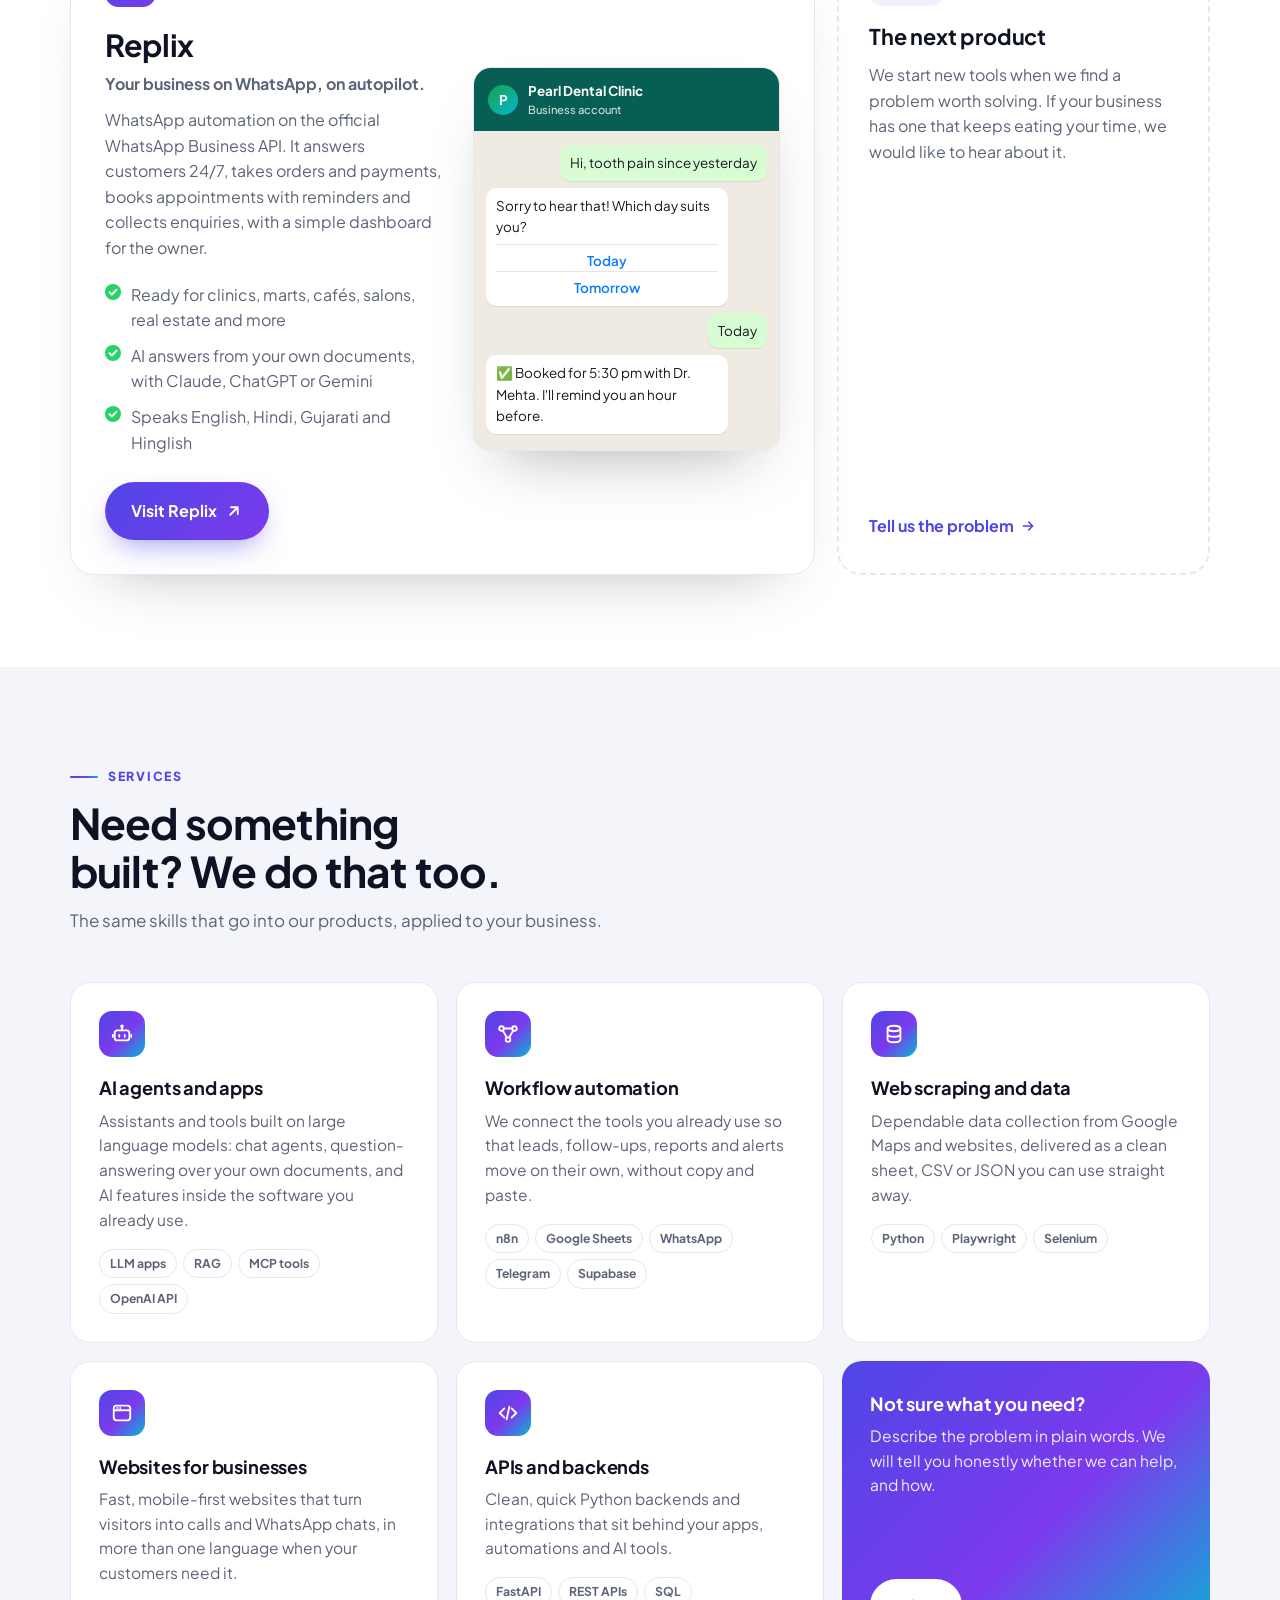
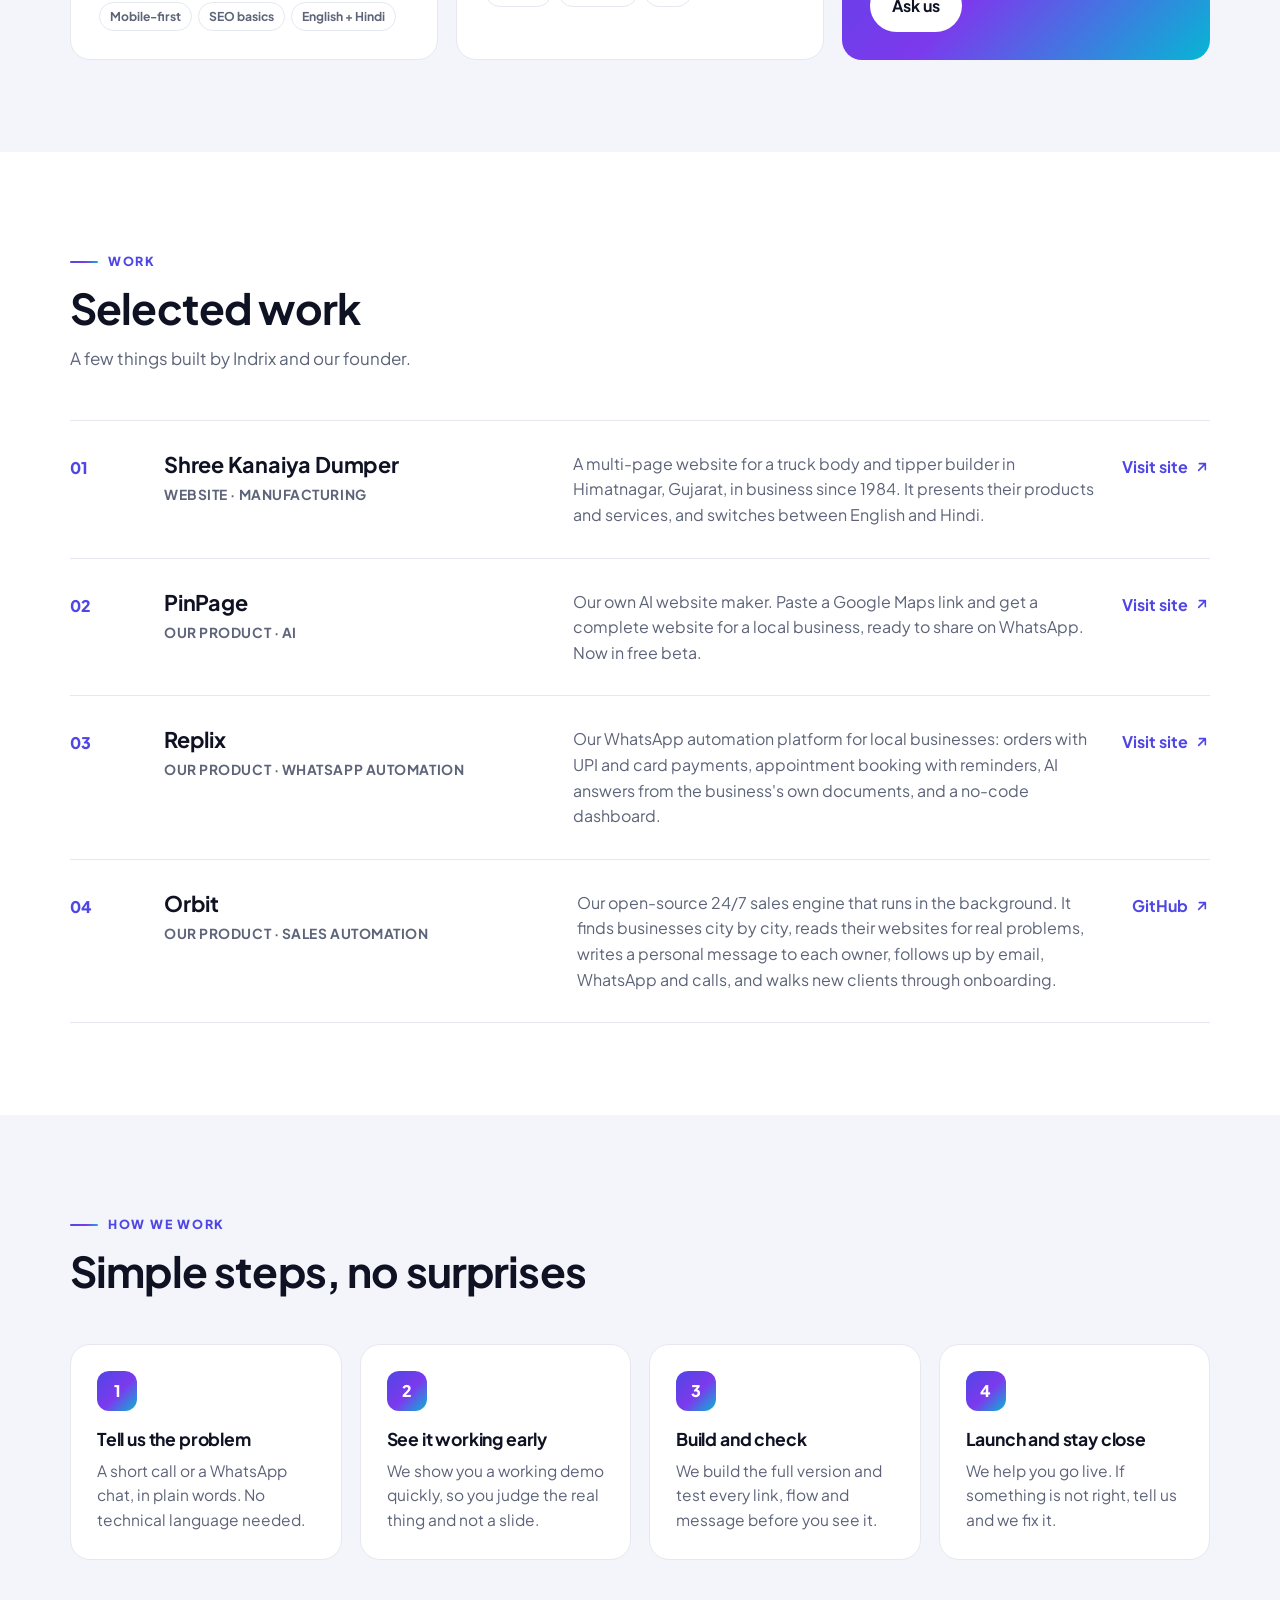
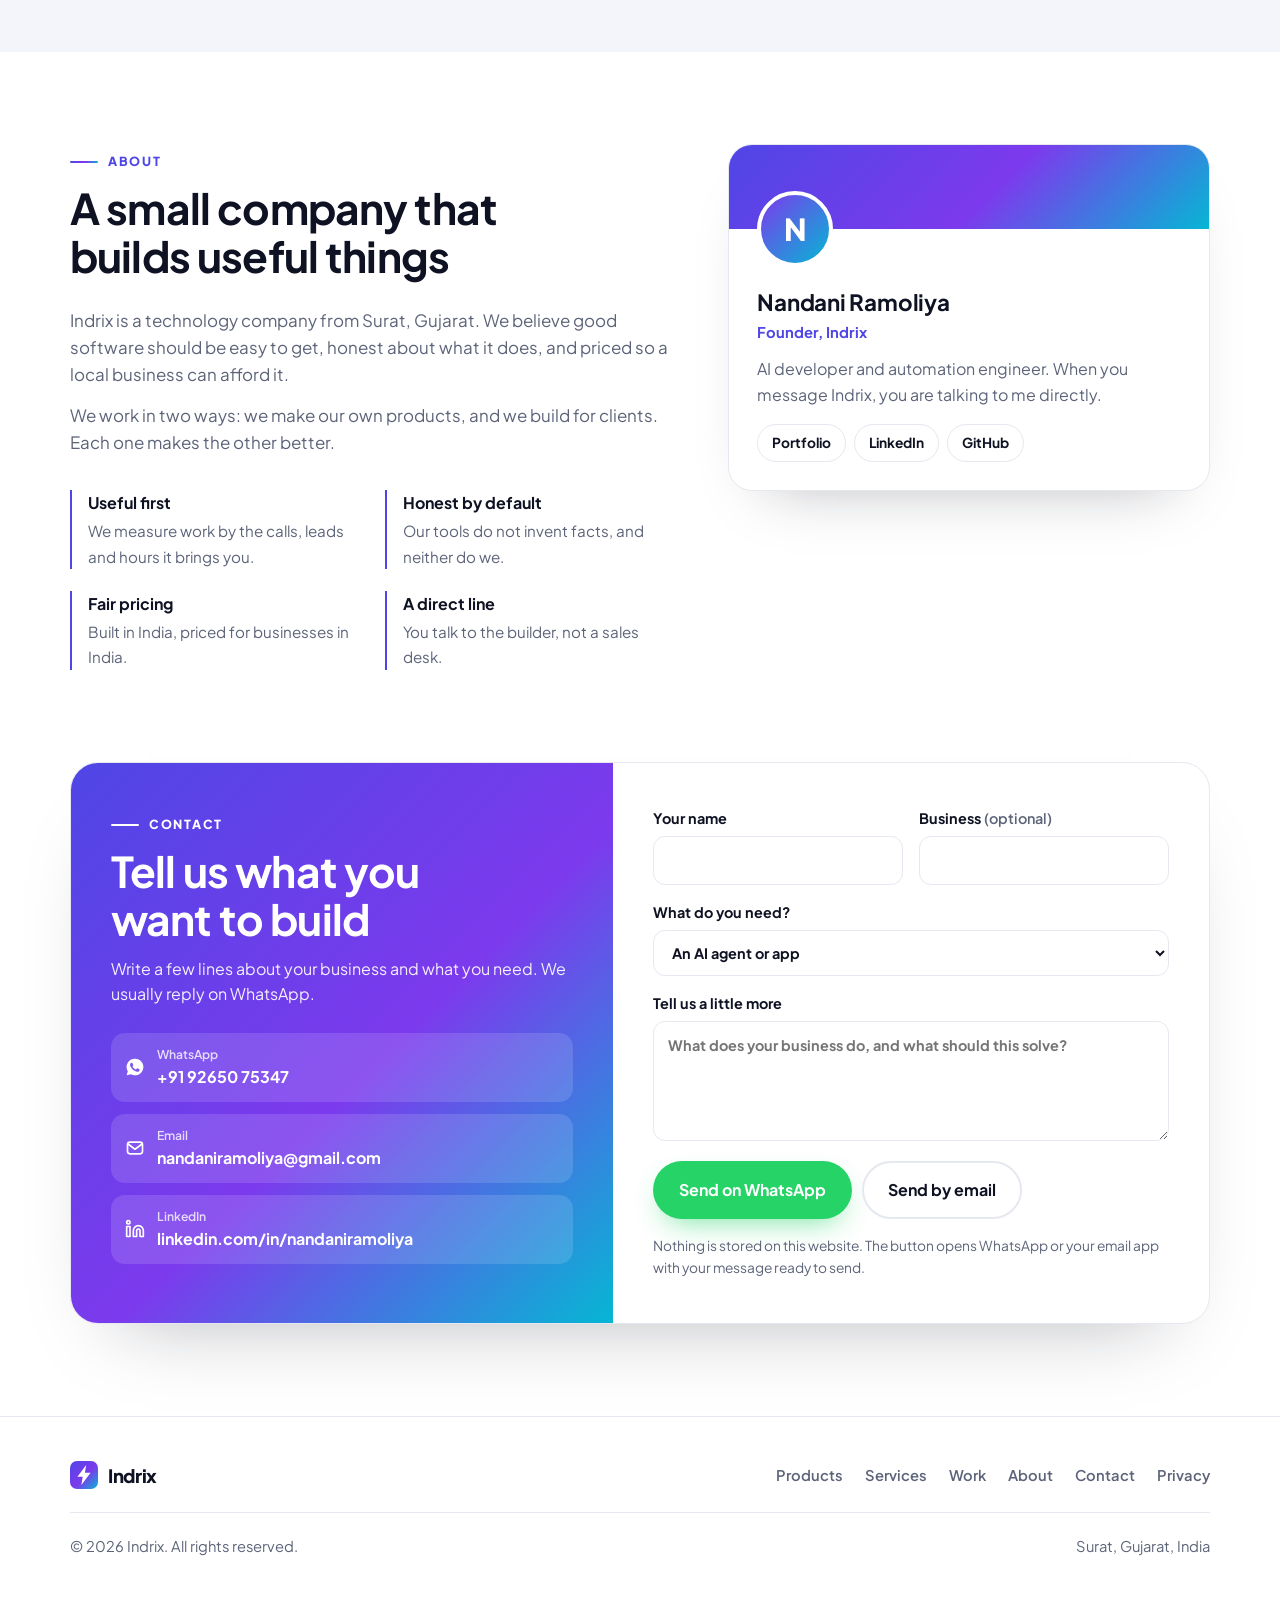
==== commit 7eafd08e: "Remove CodeThemes MCP from Selected work Co-Authored-By: Claude Opus 5.5 <noreply@anthropic.com> Cla" ====
--- a/index.html
+++ b/index.html
@@ -214,12 +214,6 @@
       <p>Our open-source 24/7 sales engine that runs in the background. It finds businesses city by city, reads their websites for real problems, writes a personal message to each owner, follows up by email, WhatsApp and calls, and walks new clients through onboarding.</p>
       <a class="arrow-link" href="https://github.com/NandaniRamoliya/LeadAutomationPipeline" target="_blank" rel="noopener">GitHub <svg viewBox="0 0 24 24" fill="none" stroke="currentColor" stroke-width="2.4" stroke-linecap="round" stroke-linejoin="round"><path d="M7 17L17 7M8 7h9v9"/></svg></a>
     </li>
-    <li class="rv">
-      <span class="n">05</span>
-      <div><h3>CodeThemes MCP</h3><div class="meta">AI tooling · Python</div></div>
-      <p>A command-line tool built on the Model Context Protocol that lets AI assistants change code themes. Published on PyPI.</p>
-      <a class="arrow-link" href="https://github.com/nandaniramoliya" target="_blank" rel="noopener">GitHub <svg viewBox="0 0 24 24" fill="none" stroke="currentColor" stroke-width="2.4" stroke-linecap="round" stroke-linejoin="round"><path d="M7 17L17 7M8 7h9v9"/></svg></a>
-    </li>
   </ol>
 </div></section>
 
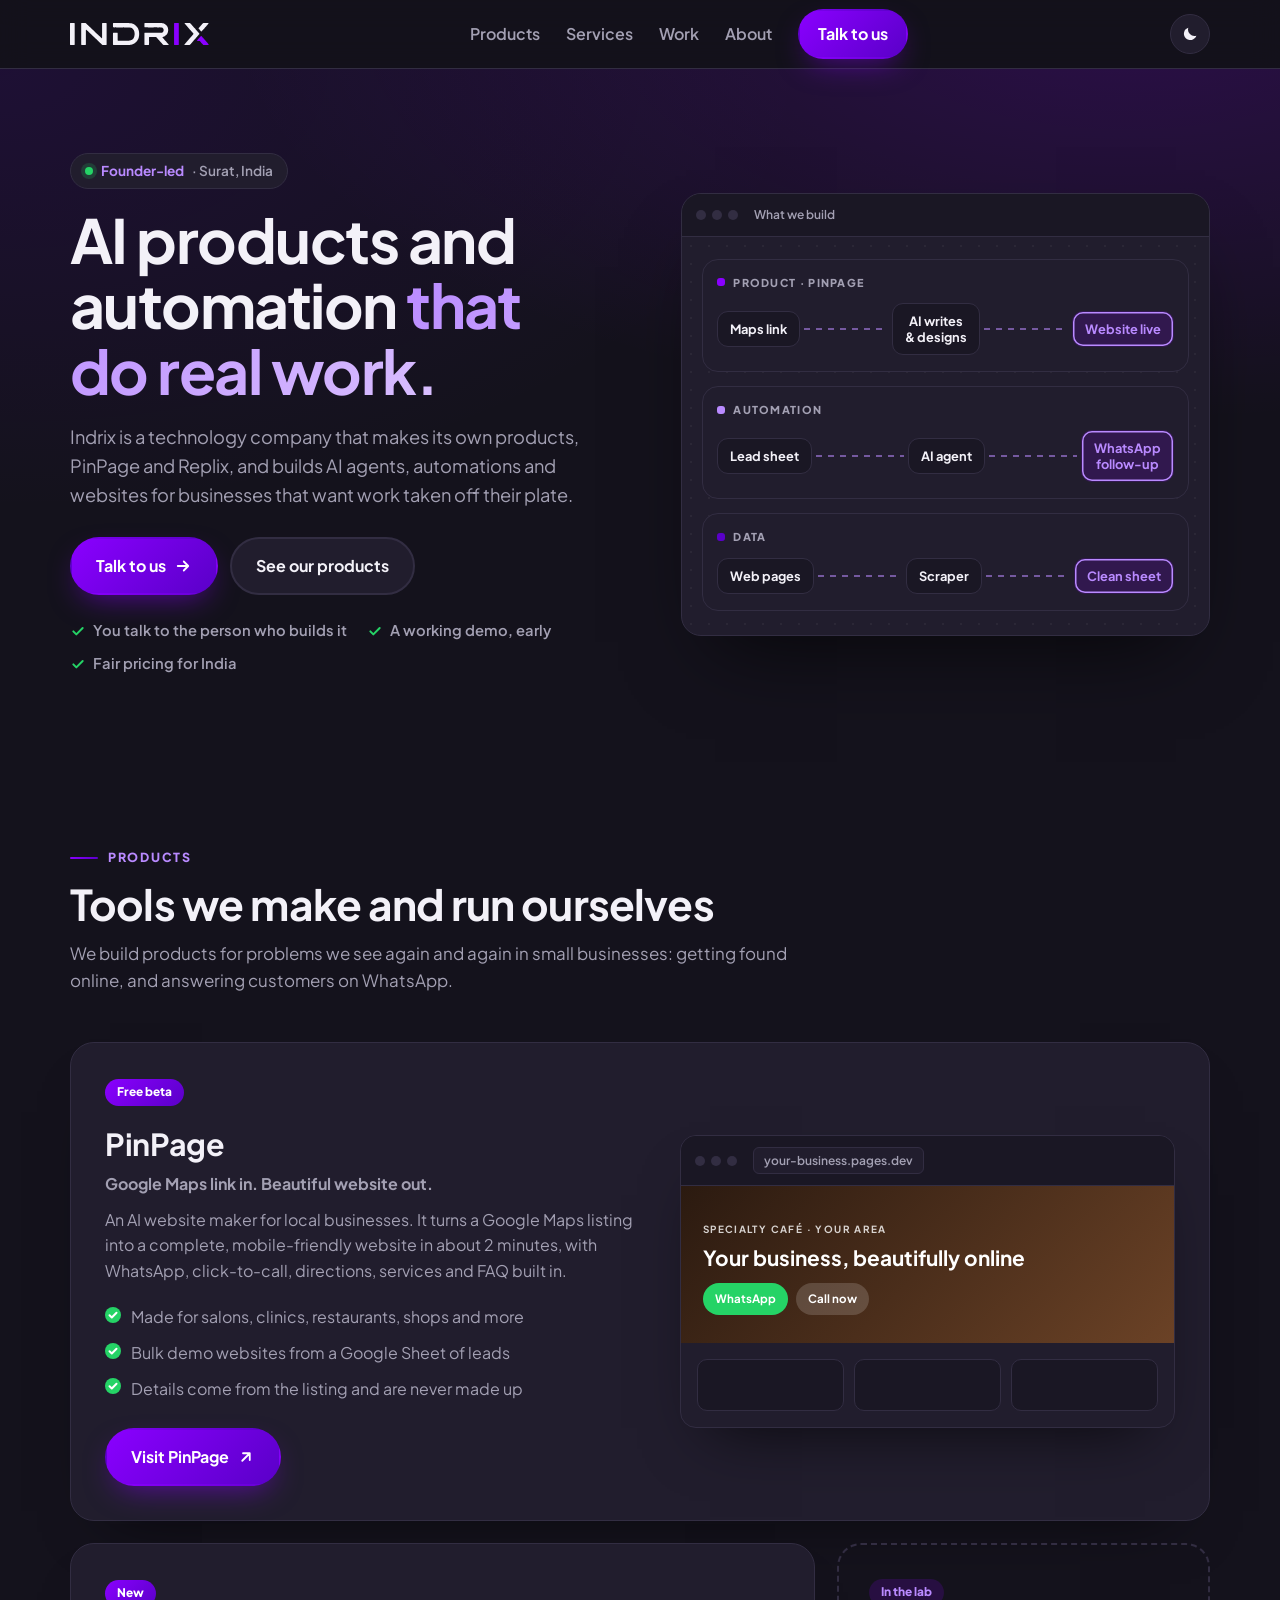
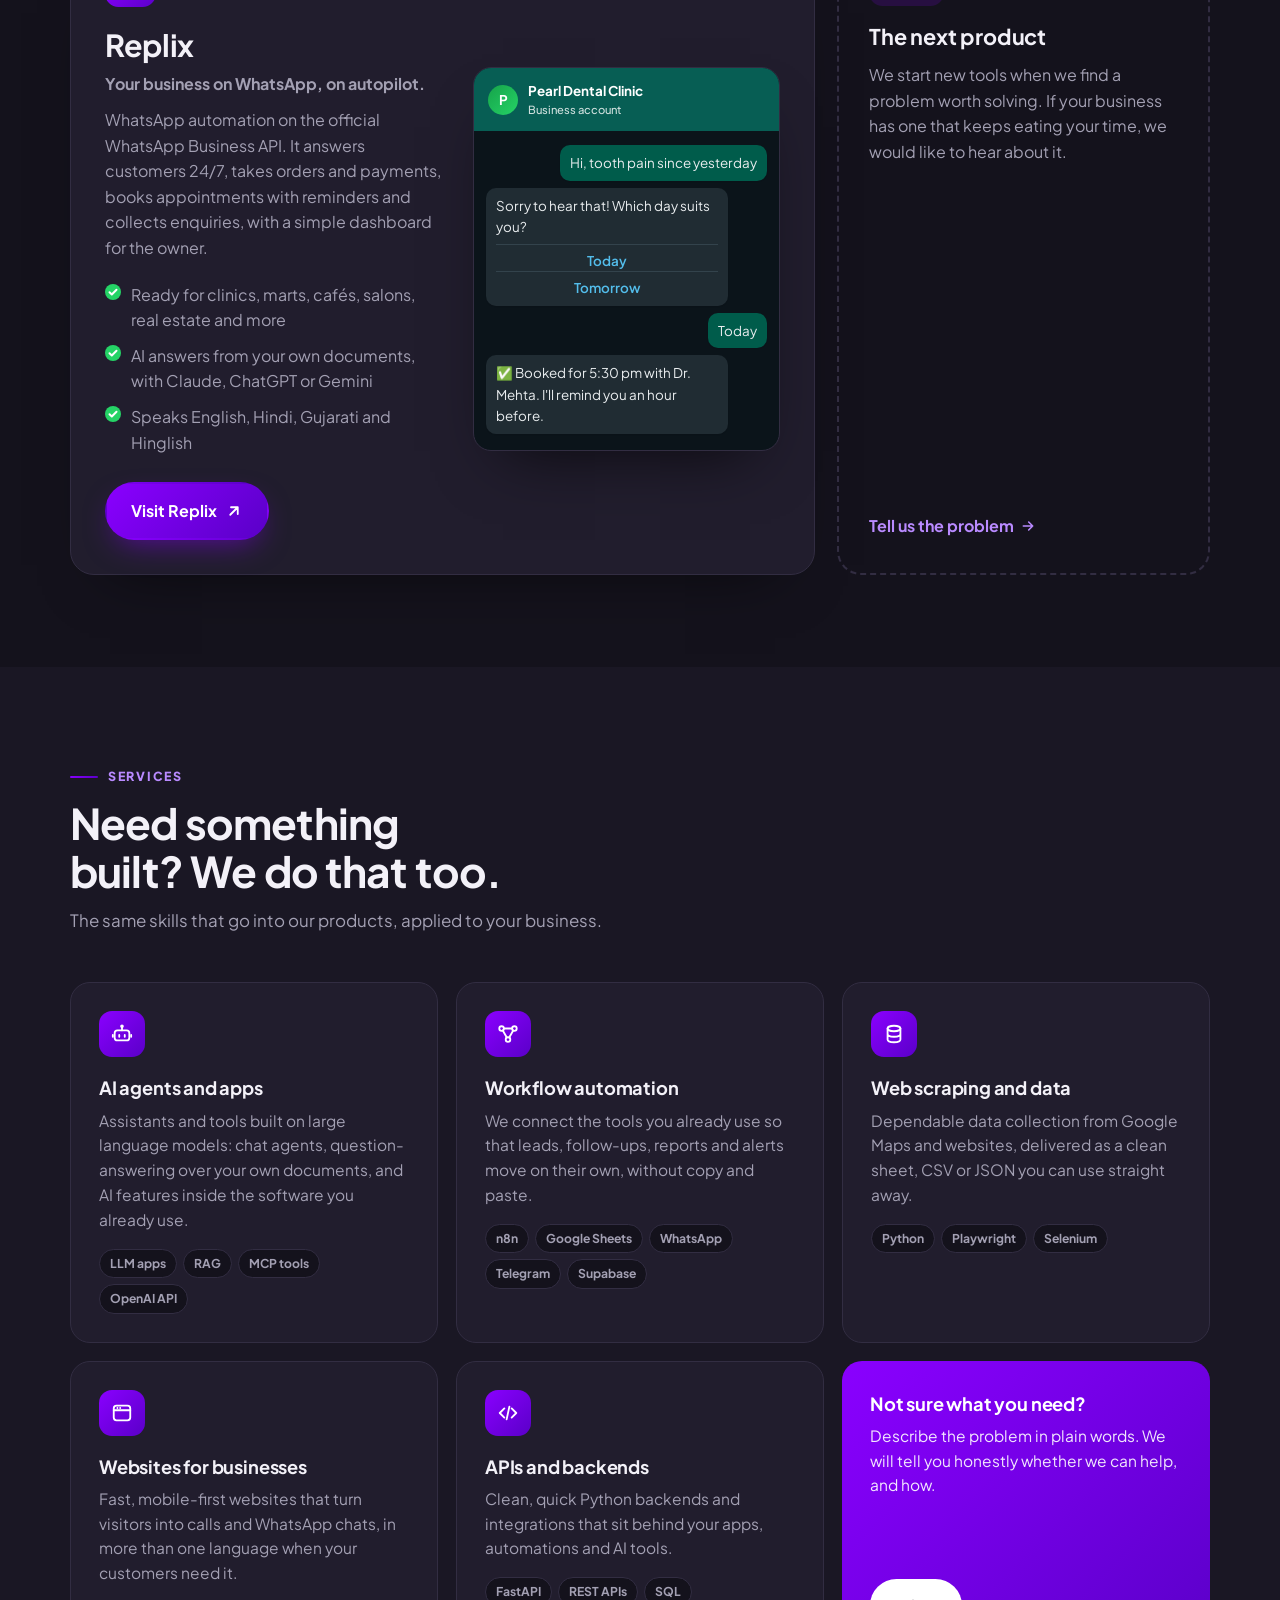
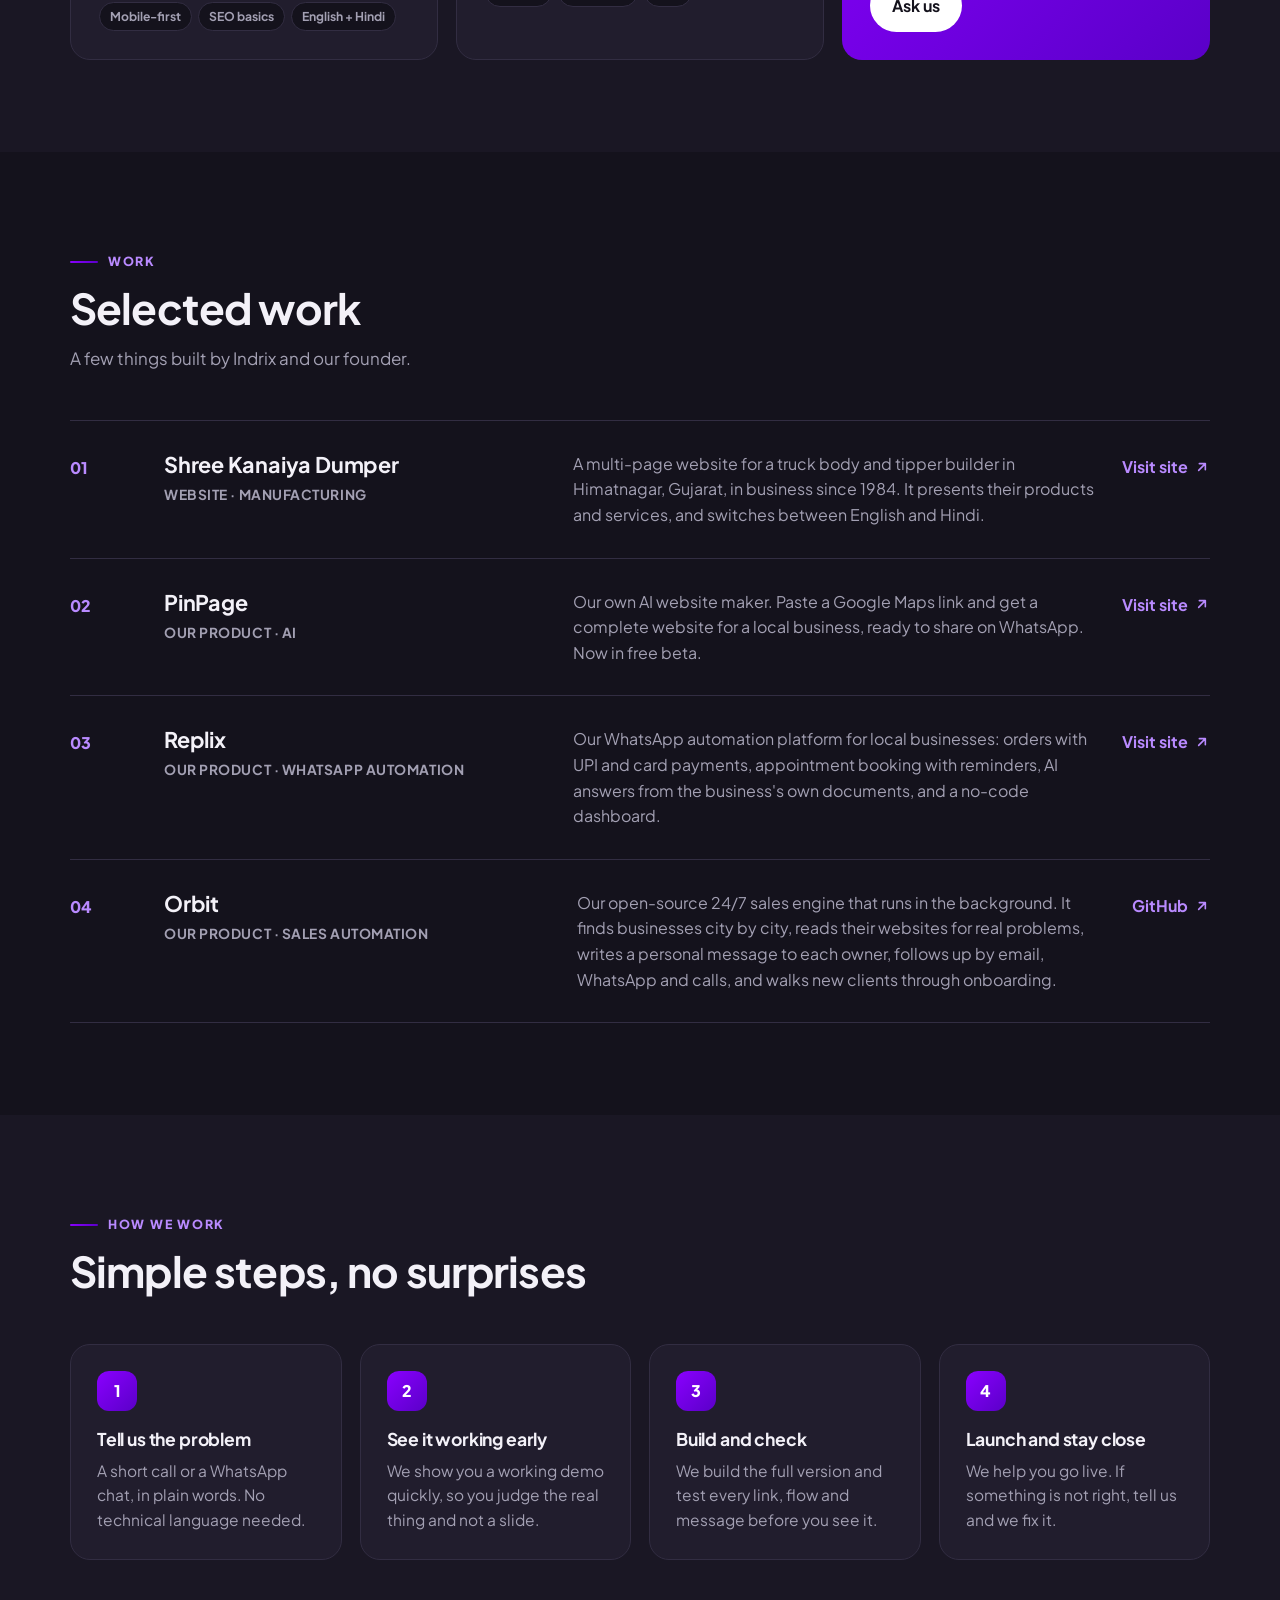
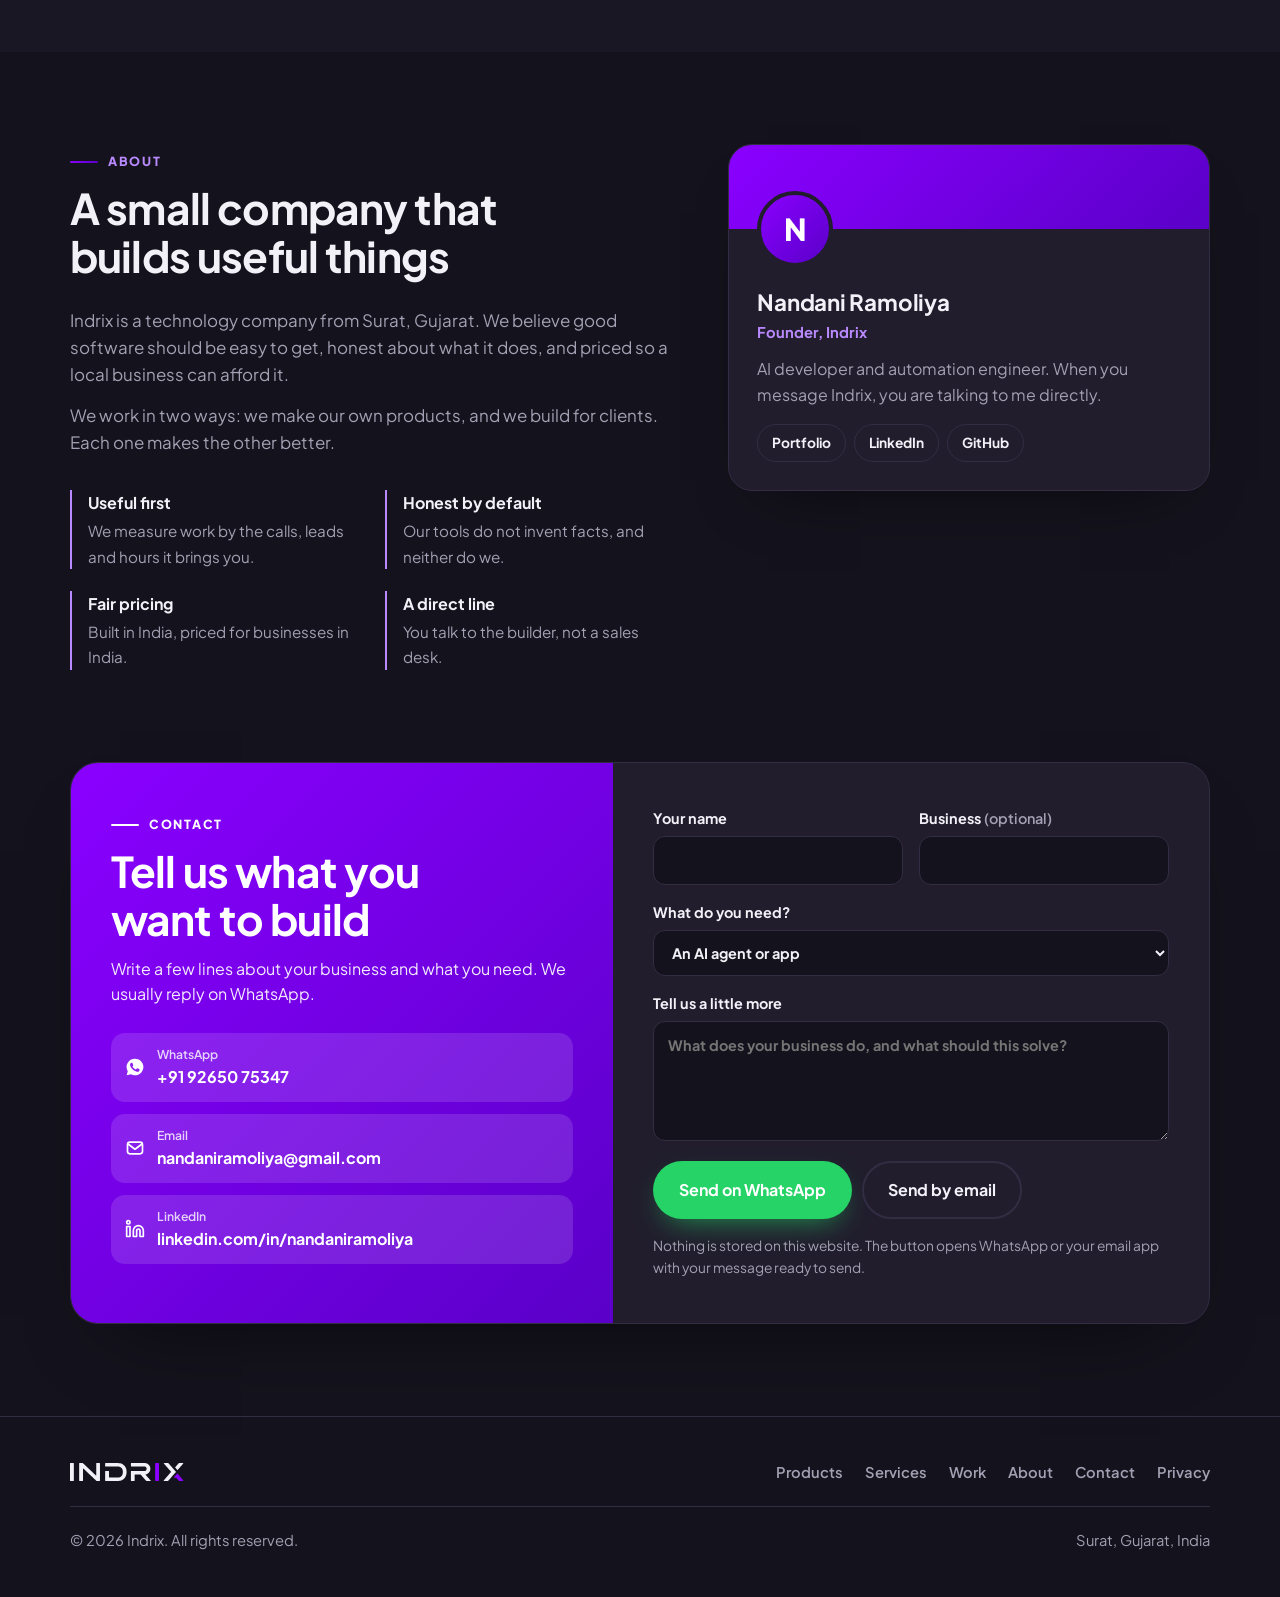
==== commit c3033c10: "Apply the new INDRIX brand: logo, colours and icons - Header and footer now show the INDRIX wordmark" ====
--- a/index.html
+++ b/index.html
@@ -14,8 +14,10 @@
 <meta property="og:image" content="og.png">
 <meta property="og:image:width" content="1200"><meta property="og:image:height" content="630">
 <meta name="twitter:card" content="summary_large_image">
-<meta name="theme-color" content="#4f46e5">
+<meta name="theme-color" content="#14121c">
+<link rel="icon" href="favicon.ico" sizes="48x48">
 <link rel="icon" href="favicon.svg" type="image/svg+xml">
+<link rel="apple-touch-icon" href="apple-touch-icon.png">
 <script>document.documentElement.classList.add("js");try{var t=localStorage.getItem("indrix.theme");if(t==="dark"||t==="light")document.documentElement.setAttribute("data-theme",t)}catch(e){}</script>
 <link rel="preload" href="assets/plus-jakarta-sans.woff2" as="font" type="font/woff2" crossorigin>
 <link rel="stylesheet" href="assets/site.css">
@@ -26,8 +28,7 @@
 
 <header class="site"><div class="wrap nav">
   <a class="logo" href="#top" aria-label="Indrix home">
-    <svg viewBox="0 0 64 64" aria-hidden="true"><defs><linearGradient id="lg" x1="0" y1="0" x2="1" y2="1"><stop offset="0" stop-color="#4f46e5"/><stop offset=".55" stop-color="#7c3aed"/><stop offset="1" stop-color="#06b6d4"/></linearGradient></defs><rect width="64" height="64" rx="16" fill="url(#lg)"/><path d="M37 9 17 36h12l-3 19 21-28H34l3-18z" fill="#fff"/></svg>
-    Indrix
+    <svg viewBox="0 0 917.5 145.4" aria-hidden="true"><use href="assets/logo.svg#wordmark"/></svg>
   </a>
   <nav class="links" id="navLinks" aria-label="Main">
     <a href="#products">Products</a>
@@ -71,15 +72,15 @@
     <div class="board-bar"><i></i><i></i><i></i><span>What we build</span></div>
     <div class="board-body">
       <div class="lane">
-        <div class="lane-k"><i style="--c:#4f46e5"></i>Product · PinPage</div>
+        <div class="lane-k"><i style="--c:#8a00ff"></i>Product · PinPage</div>
         <div class="flow"><span class="node">Maps link</span><span class="wire"></span><span class="node">AI writes<br>&amp; designs</span><span class="wire"></span><span class="node done">Website live</span></div>
       </div>
       <div class="lane">
-        <div class="lane-k"><i style="--c:#7c3aed"></i>Automation</div>
+        <div class="lane-k"><i style="--c:#b98aff"></i>Automation</div>
         <div class="flow"><span class="node">Lead sheet</span><span class="wire"></span><span class="node">AI agent</span><span class="wire"></span><span class="node done">WhatsApp<br>follow-up</span></div>
       </div>
       <div class="lane">
-        <div class="lane-k"><i style="--c:#06b6d4"></i>Data</div>
+        <div class="lane-k"><i style="--c:#5a00c8"></i>Data</div>
         <div class="flow"><span class="node">Web pages</span><span class="wire"></span><span class="node">Scraper</span><span class="wire"></span><span class="node done">Clean sheet</span></div>
       </div>
     </div>
@@ -309,8 +310,7 @@
 <footer class="site"><div class="wrap">
   <div class="foot">
     <a class="logo" href="#top" aria-label="Indrix home">
-      <svg viewBox="0 0 64 64" aria-hidden="true"><rect width="64" height="64" rx="16" fill="url(#lg)"/><path d="M37 9 17 36h12l-3 19 21-28H34l3-18z" fill="#fff"/></svg>
-      Indrix
+      <svg viewBox="0 0 917.5 145.4" aria-hidden="true"><use href="assets/logo.svg#wordmark"/></svg>
     </a>
     <nav aria-label="Footer">
       <a href="#products">Products</a>
--- a/assets/site.css
+++ b/assets/site.css
@@ -1,6 +1,7 @@
 /* Indrix website styles.
-   Brand tokens match PinPage (indigo, violet, cyan + Plus Jakarta Sans),
-   so the company site and its products read as one family. */
+   Brand colours come from the INDRIX brand guide:
+   INDRIX Purple #8A00FF, Night Black #14121C and white.
+   Dark is the main look; light is available from the theme button. */
 
 @font-face {
   font-family: "Plus Jakarta Sans";
@@ -11,55 +12,46 @@
 }
 
 /* ---------- Tokens ---------- */
+/* Brand colours (same in both themes) */
 :root {
-  --pri: #4f46e5;
-  --vio: #7c3aed;
-  --cy: #06b6d4;
+  --pri: #8a00ff;   /* INDRIX Purple */
+  --vio: #5a00c8;   /* deep purple, for gradients */
+  --lilac: #b98aff; /* light purple, for highlights on dark */
   --wa: #25d366;
-  --pri-text: #4f46e5;
-  --ink: #0f1222;
-  --muted: #5d6479;
-  --bg: #ffffff;
-  --soft: #f4f5fb;
-  --card: #ffffff;
-  --line: #e6e8f0;
-  --head: rgba(255, 255, 255, .85);
-  --grid: rgba(15, 18, 34, .05);
-  --shadow: rgba(15, 18, 34, .35);
-  --tint: rgba(79, 70, 229, .08);
   --r: 20px;
-  --grad: linear-gradient(135deg, var(--pri), var(--vio) 55%, var(--cy));
-  color-scheme: light;
-}
-@media (prefers-color-scheme: dark) {
-  :root:not([data-theme="light"]) {
-    --pri-text: #a5b4fc;
-    --ink: #eef0fa;
-    --muted: #9aa1b8;
-    --bg: #0b0c16;
-    --soft: #10121e;
-    --card: #171a2b;
-    --line: #272b41;
-    --head: rgba(11, 12, 22, .82);
-    --grid: rgba(255, 255, 255, .045);
-    --shadow: rgba(0, 0, 0, .7);
-    --tint: rgba(165, 180, 252, .1);
-    color-scheme: dark;
-  }
-}
-:root[data-theme="dark"] {
-  --pri-text: #a5b4fc;
-  --ink: #eef0fa;
-  --muted: #9aa1b8;
-  --bg: #0b0c16;
-  --soft: #10121e;
-  --card: #171a2b;
-  --line: #272b41;
-  --head: rgba(11, 12, 22, .82);
+  --grad: linear-gradient(135deg, var(--pri), var(--vio));
+}
+/* Dark (default) */
+:root {
+  --pri-text: #b98aff;
+  --hi: #d9bfff;
+  --ink: #f3f1f8;
+  --muted: #a3a0b3;
+  --bg: #14121c;    /* Night Black */
+  --soft: #1a1724;
+  --card: #211d2d;
+  --line: #322d42;
+  --head: rgba(20, 18, 28, .82);
   --grid: rgba(255, 255, 255, .045);
   --shadow: rgba(0, 0, 0, .7);
-  --tint: rgba(165, 180, 252, .1);
+  --tint: rgba(138, 0, 255, .16);
   color-scheme: dark;
+}
+/* Light (picked with the theme button) */
+:root[data-theme="light"] {
+  --pri-text: #8a00ff;
+  --hi: #5a00c8;
+  --ink: #14121c;
+  --muted: #5f5a6e;
+  --bg: #ffffff;
+  --soft: #f6f4fa;
+  --card: #ffffff;
+  --line: #e8e4f0;
+  --head: rgba(255, 255, 255, .85);
+  --grid: rgba(20, 18, 28, .05);
+  --shadow: rgba(20, 18, 28, .3);
+  --tint: rgba(138, 0, 255, .08);
+  color-scheme: light;
 }
 
 /* ---------- Base ---------- */
@@ -78,12 +70,12 @@
 img, svg { max-width: 100%; }
 .wrap { width: min(1140px, 100% - 40px); margin-inline: auto; }
 .grad-text {
-  background: linear-gradient(135deg, var(--pri-text), var(--cy));
+  background: linear-gradient(135deg, var(--pri-text), var(--hi));
   -webkit-background-clip: text;
   background-clip: text;
   color: transparent;
 }
-:focus-visible { outline: 3px solid var(--cy); outline-offset: 3px; border-radius: 6px; }
+:focus-visible { outline: 3px solid var(--pri-text); outline-offset: 3px; border-radius: 6px; }
 .skip {
   position: absolute; left: -999px; top: 8px; z-index: 100;
   background: var(--card); color: var(--ink); padding: 10px 16px; border-radius: 10px; font-weight: 700;
@@ -102,7 +94,7 @@
 .btn svg { width: 18px; height: 18px; flex: none; }
 .btn-pri {
   background: linear-gradient(135deg, var(--pri), var(--vio));
-  color: #fff; box-shadow: 0 12px 30px -10px rgba(79, 70, 229, .6);
+  color: #fff; box-shadow: 0 12px 30px -10px rgba(138, 0, 255, .55);
 }
 .btn-wa { background: var(--wa); color: #fff; box-shadow: 0 12px 30px -12px rgba(37, 211, 102, .7); }
 .btn-ghost { border-color: var(--line); background: var(--card); color: var(--ink); }
@@ -121,12 +113,9 @@
   border-bottom: 1px solid var(--line);
 }
 .nav { display: flex; align-items: center; justify-content: space-between; height: 68px; gap: 16px; }
-.logo {
-  display: flex; align-items: center; gap: 10px;
-  font-weight: 800; font-size: 1.4rem; letter-spacing: -.02em;
-  text-decoration: none; white-space: nowrap;
-}
-.logo svg { width: 34px; height: 34px; flex: none; }
+.logo { display: flex; align-items: center; color: var(--ink); text-decoration: none; }
+/* The wordmark SVG draws its letters in the text colour, so it switches with the theme. */
+.logo svg { display: block; height: 22px; width: auto; aspect-ratio: 917.5 / 145.4; flex: none; }
 .links { display: flex; gap: 26px; align-items: center; }
 .links a:not(.btn) { text-decoration: none; font-weight: 600; color: var(--muted); }
 .links a:not(.btn):hover { color: var(--ink); }
@@ -138,13 +127,9 @@
   cursor: pointer; display: grid; place-items: center;
 }
 .icon-btn svg { width: 18px; height: 18px; }
-.theme .moon { display: none; }
-:root[data-theme="dark"] .theme .sun { display: none; }
-:root[data-theme="dark"] .theme .moon { display: block; }
-@media (prefers-color-scheme: dark) {
-  :root:not([data-theme="light"]) .theme .sun { display: none; }
-  :root:not([data-theme="light"]) .theme .moon { display: block; }
-}
+.theme .sun { display: none; }
+:root[data-theme="light"] .theme .sun { display: block; }
+:root[data-theme="light"] .theme .moon { display: none; }
 .menu { display: none; }
 @media (max-width: 860px) {
   .menu { display: grid; }
@@ -165,8 +150,8 @@
 .hero {
   position: relative; padding: 84px 0 72px;
   background:
-    radial-gradient(900px 420px at 88% -10%, rgba(6, 182, 212, .17), transparent),
-    radial-gradient(800px 440px at 0% 0%, rgba(79, 70, 229, .15), transparent);
+    radial-gradient(900px 420px at 88% -10%, rgba(138, 0, 255, .2), transparent),
+    radial-gradient(800px 440px at 0% 0%, rgba(90, 0, 200, .14), transparent);
 }
 .hero-grid { display: grid; grid-template-columns: 1.05fr 1fr; gap: 56px; align-items: center; }
 .pill {
@@ -278,21 +263,17 @@
 /* mini WhatsApp chat preview of a Replix bot */
 .chat-mock { border-radius: 18px; overflow: hidden; border: 1px solid var(--line); box-shadow: 0 30px 60px -30px var(--shadow); background: #efeae2; font-size: .84rem; }
 .chat-head { display: flex; gap: 10px; align-items: center; padding: 12px 14px; background: #075e54; color: #fff; font-weight: 700; }
-.chat-head i { width: 30px; height: 30px; border-radius: 50%; display: grid; place-items: center; font-style: normal; background: linear-gradient(135deg, #16a34a, var(--cy)); }
+.chat-head i { width: 30px; height: 30px; border-radius: 50%; display: grid; place-items: center; font-style: normal; background: linear-gradient(135deg, #16a34a, var(--wa)); }
 .chat-head small { display: block; font-weight: 500; font-size: .7rem; opacity: .8; }
 .chat-body { display: flex; flex-direction: column; gap: 7px; padding: 14px 12px 16px; }
 .chat-body p { max-width: 86%; padding: 7px 10px; border-radius: 10px; background: #fff; color: #111b21; box-shadow: 0 1px 1px rgba(0,0,0,.08); }
 .chat-body p.me { align-self: flex-end; background: #d9fdd3; }
 .chat-body b { display: block; margin-top: 6px; padding-top: 5px; border-top: 1px solid #e6e6e6; text-align: center; color: #0a7cff; font-weight: 600; }
 .chat-body b + b { margin-top: 0; }
-:root[data-theme="dark"] .chat-mock { background: #0b141a; }
-:root[data-theme="dark"] .chat-body p { background: #202c33; color: #e9edef; } :root[data-theme="dark"] .chat-body p.me { background: #005c4b; }
-:root[data-theme="dark"] .chat-body b { border-color: #33434c; color: #53bdeb; }
-@media (prefers-color-scheme: dark) {
-  :root:not([data-theme="light"]) .chat-mock { background: #0b141a; }
-  :root:not([data-theme="light"]) .chat-body p { background: #202c33; color: #e9edef; } :root:not([data-theme="light"]) .chat-body p.me { background: #005c4b; }
-  :root:not([data-theme="light"]) .chat-body b { border-color: #33434c; color: #53bdeb; }
-}
+:root:not([data-theme="light"]) .chat-mock { background: #0b141a; }
+:root:not([data-theme="light"]) .chat-body p { background: #202c33; color: #e9edef; }
+:root:not([data-theme="light"]) .chat-body p.me { background: #005c4b; }
+:root:not([data-theme="light"]) .chat-body b { border-color: #33434c; color: #53bdeb; }
 @media (max-width: 1020px) { .products { grid-template-columns: 1fr; } }
 @media (max-width: 720px) { .product { grid-template-columns: 1fr; padding: 26px 22px; } .next { padding: 26px 22px; } }
 
@@ -309,7 +290,7 @@
 .alt .chips li { background: var(--bg); }
 .svc.ask { background: var(--grad); border: 0; color: #fff; display: flex; flex-direction: column; align-items: flex-start; }
 .svc.ask p { color: rgba(255, 255, 255, .9); margin-bottom: 20px; }
-.svc.ask .btn { margin-top: auto; background: #fff; color: #0f1222; padding: 12px 20px; }
+.svc.ask .btn { margin-top: auto; background: #fff; color: #14121c; padding: 12px 20px; }
 @media (max-width: 960px) { .services { grid-template-columns: repeat(2, 1fr); } }
 @media (max-width: 620px) { .services { grid-template-columns: 1fr; } }
 
@@ -354,7 +335,7 @@
 .founder-av {
   width: 76px; height: 76px; border-radius: 50%; margin: -38px 0 0 28px;
   display: grid; place-items: center; font-size: 1.9rem; font-weight: 800; color: #fff;
-  background: linear-gradient(135deg, var(--vio), var(--cy)); border: 4px solid var(--card);
+  background: linear-gradient(135deg, var(--pri), var(--vio)); border: 4px solid var(--card);
 }
 .founder-body { padding: 14px 28px 28px; }
 .founder-body h3 { font-size: 1.4rem; margin-top: 4px; }
@@ -396,8 +377,7 @@
 /* ---------- Footer ---------- */
 footer.site { padding: 44px 0; color: var(--muted); font-size: .92rem; border-top: 1px solid var(--line); }
 .foot { display: flex; justify-content: space-between; align-items: center; gap: 18px 30px; flex-wrap: wrap; }
-.foot .logo { font-size: 1.15rem; color: var(--ink); }
-.foot .logo svg { width: 28px; height: 28px; }
+.foot .logo svg { height: 18px; }
 .foot nav { display: flex; gap: 8px 22px; flex-wrap: wrap; }
 .foot nav a { text-decoration: none; font-weight: 600; }
 .foot nav a:hover { color: var(--ink); }
